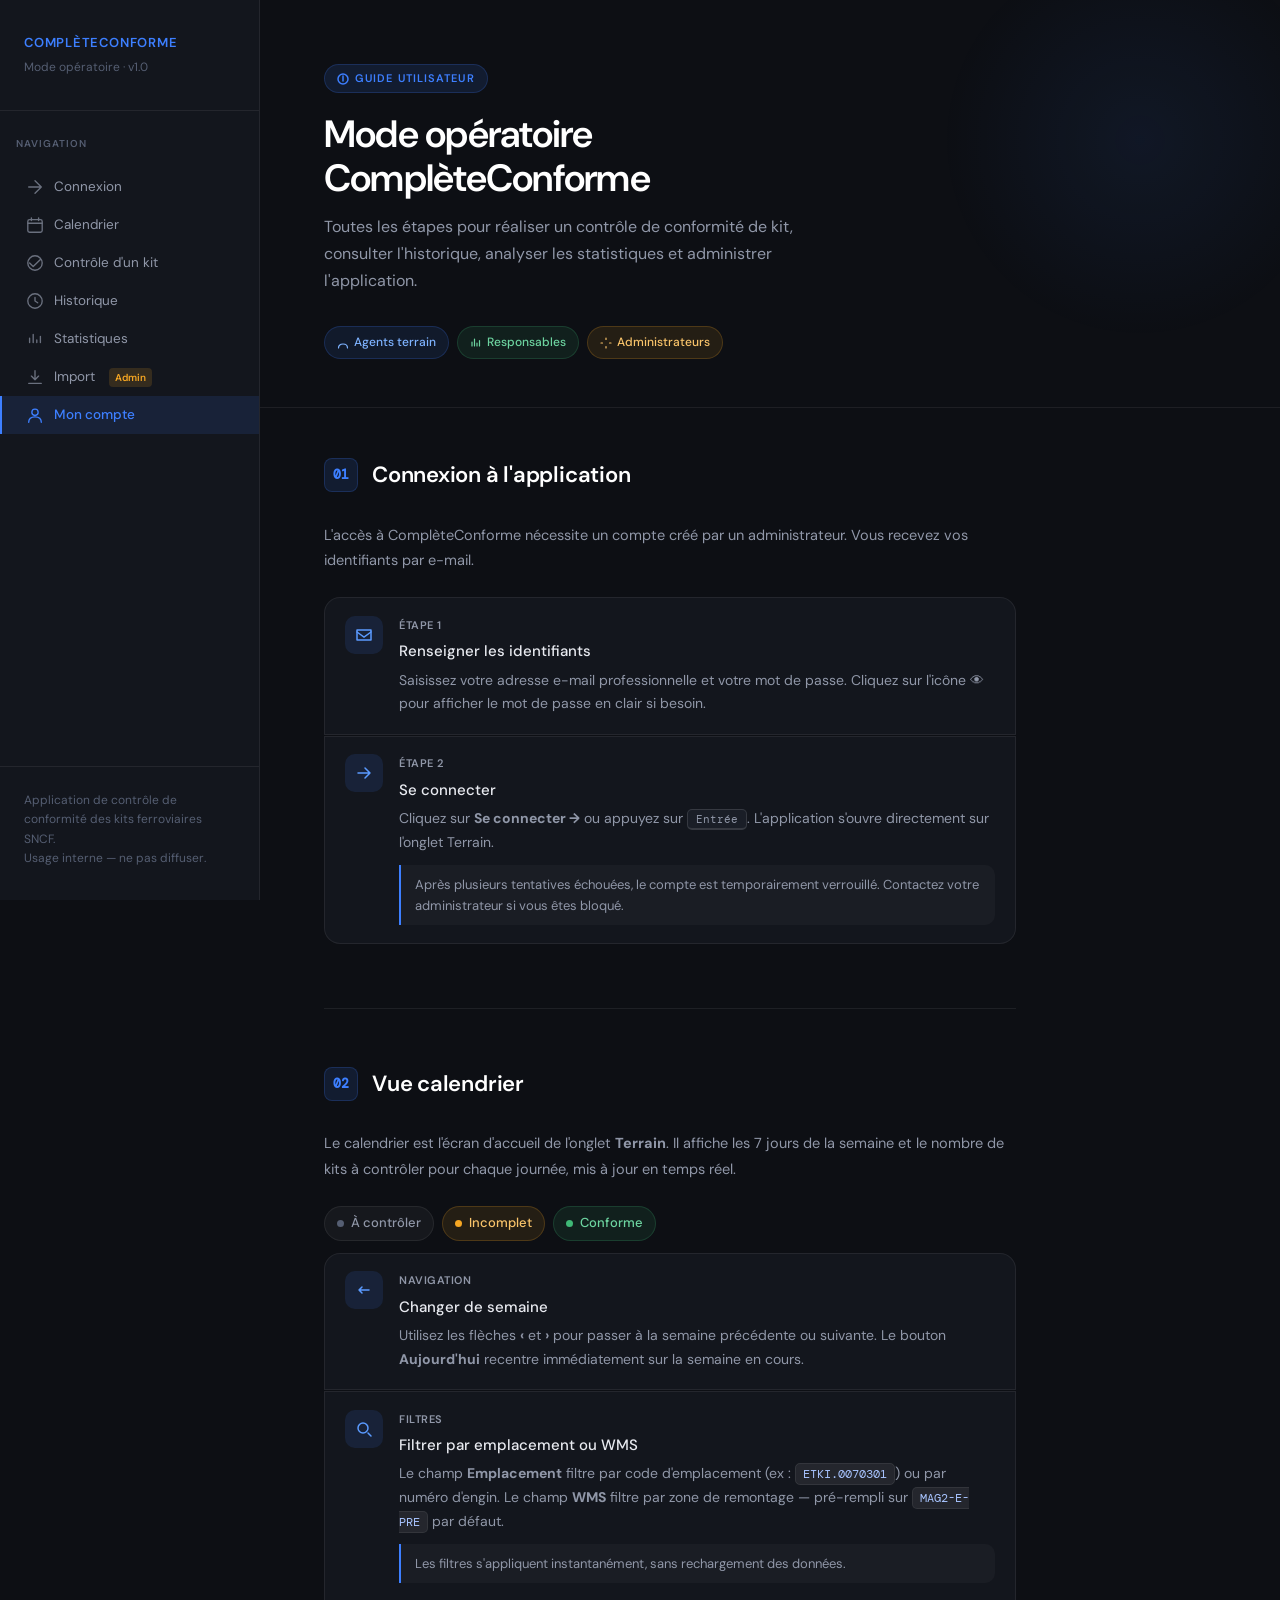
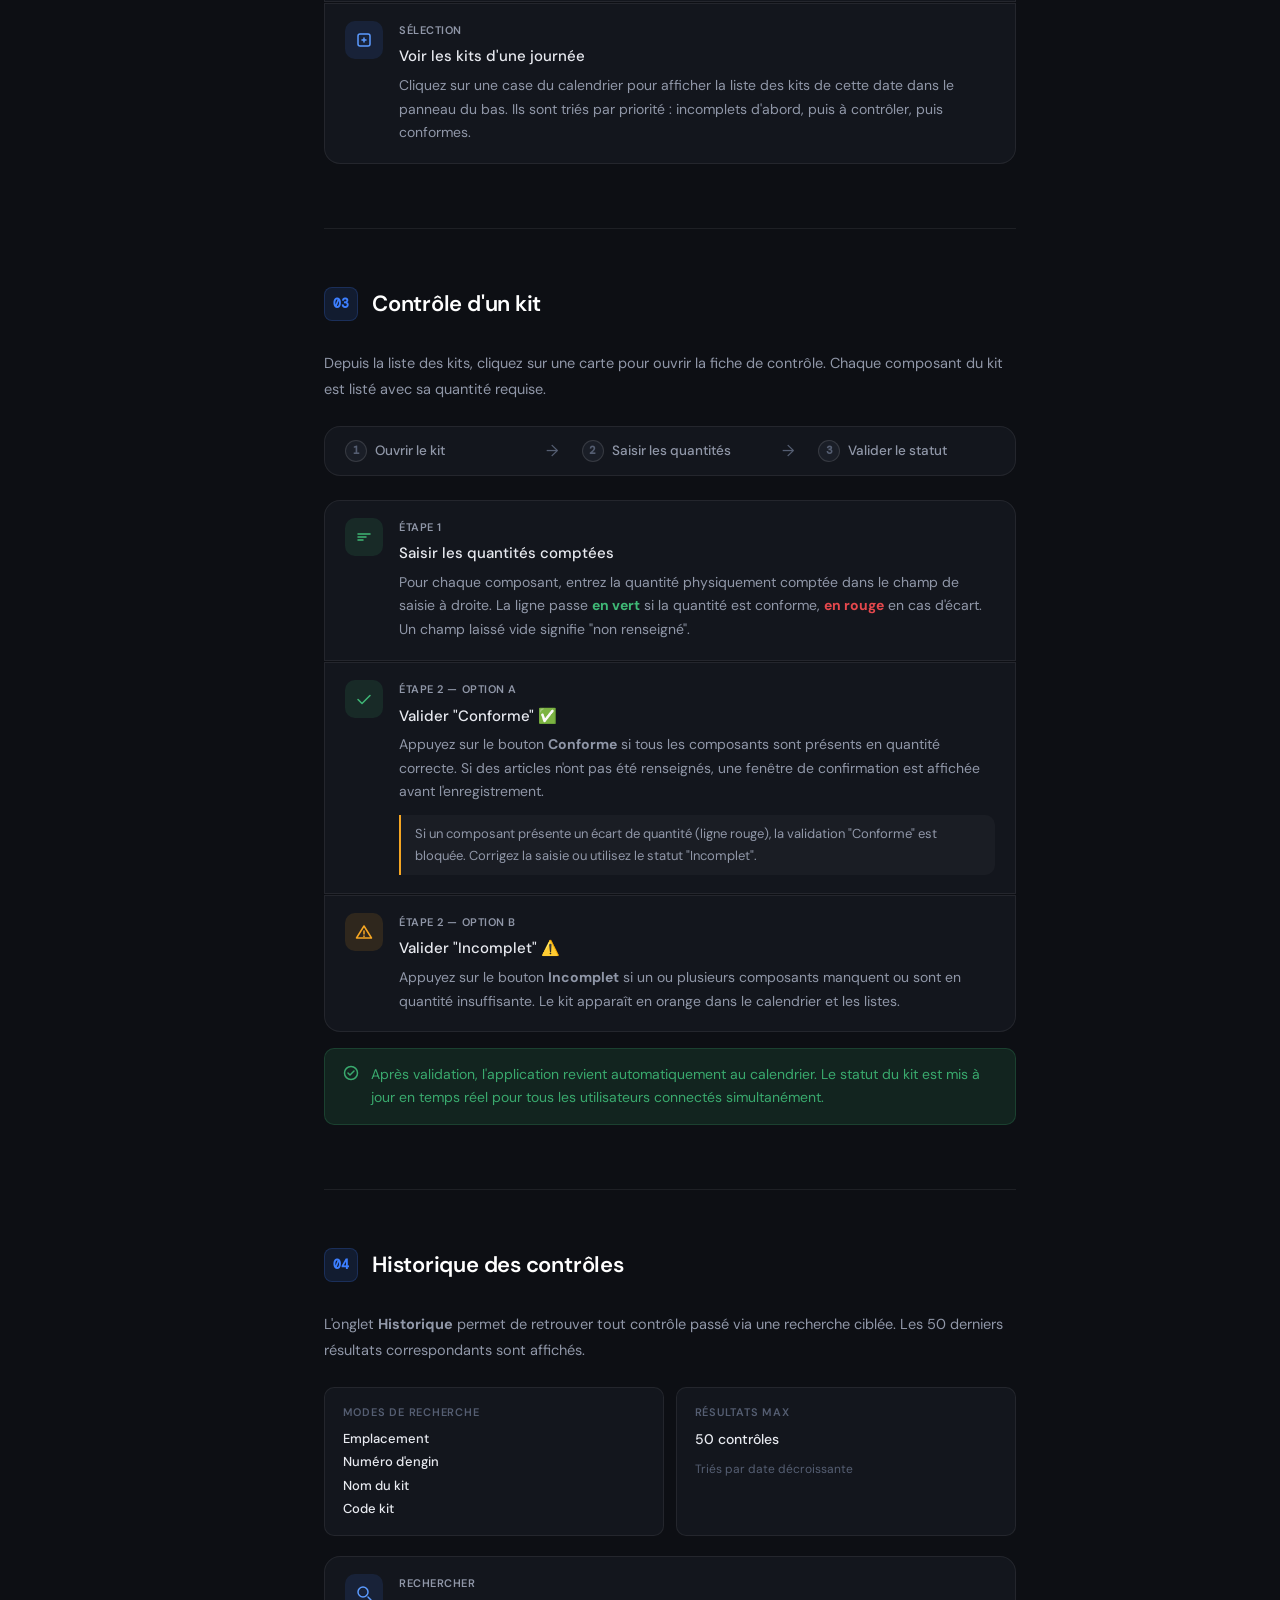
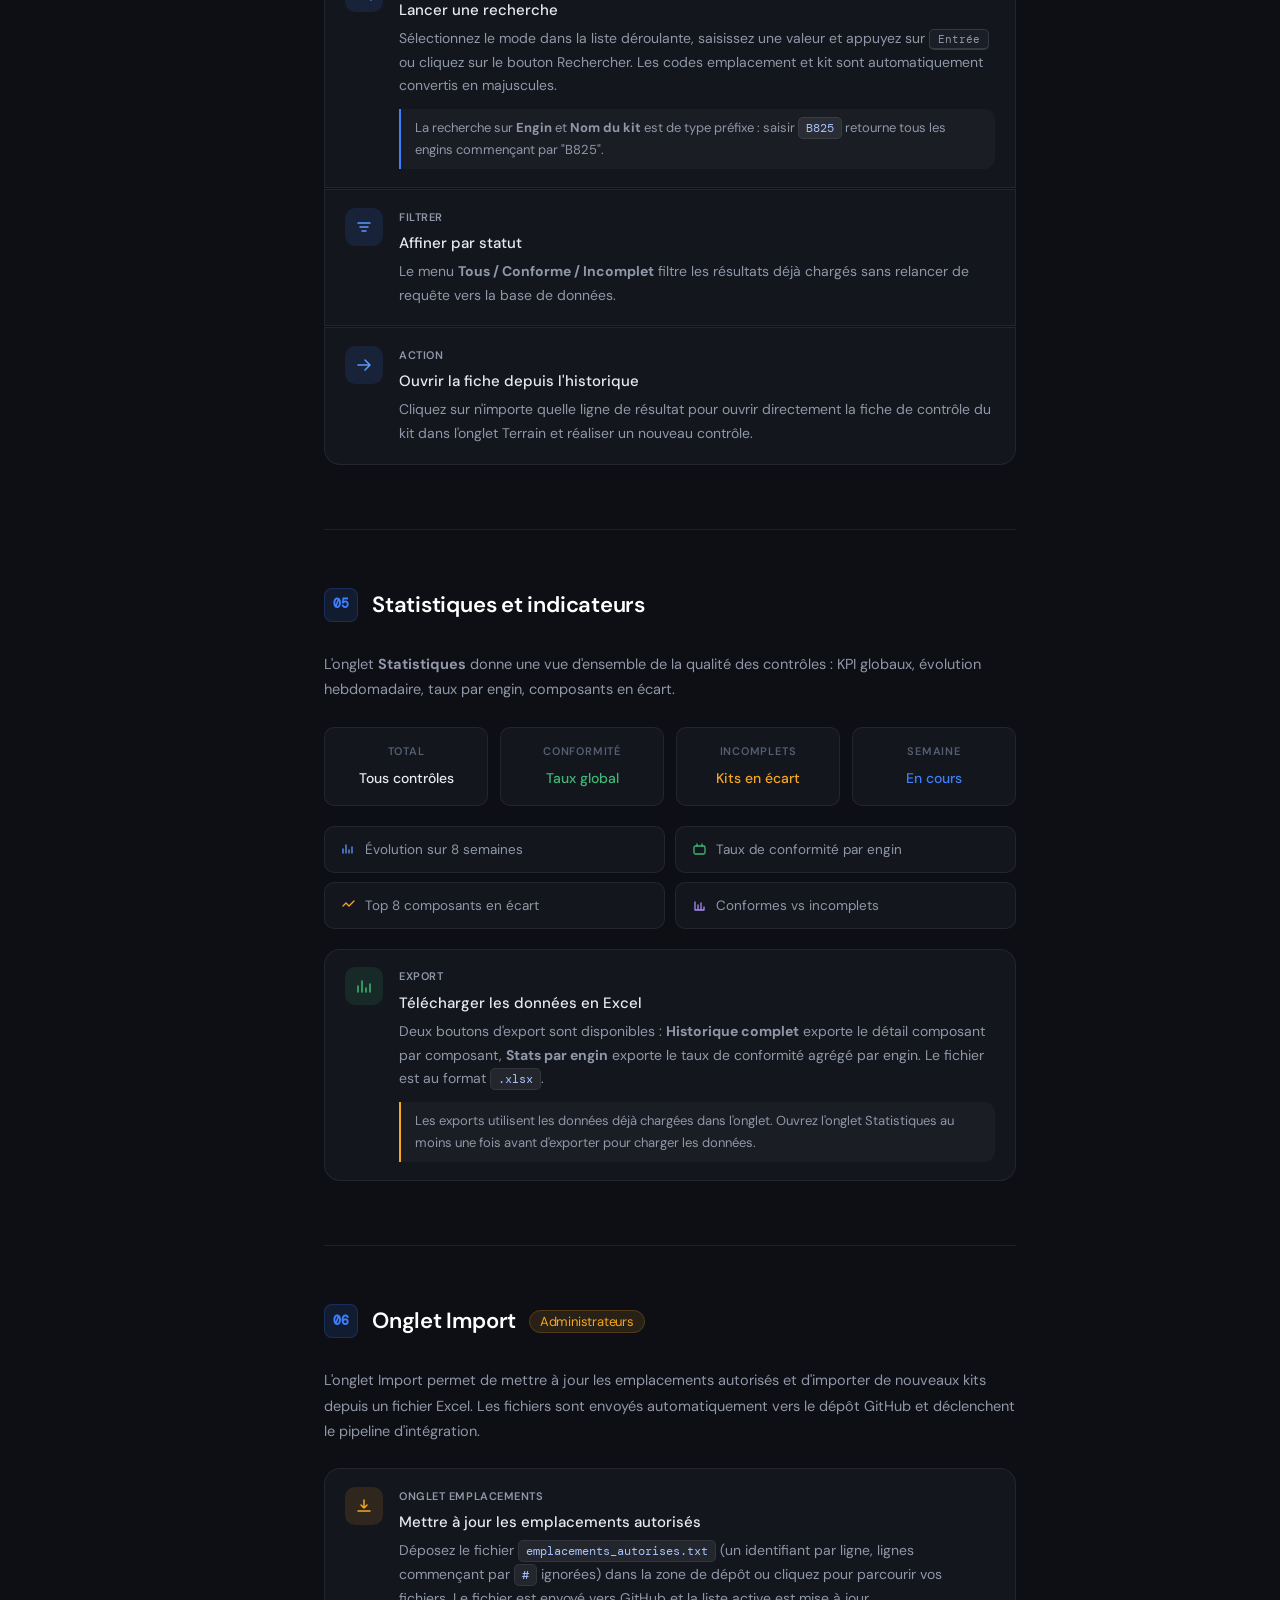
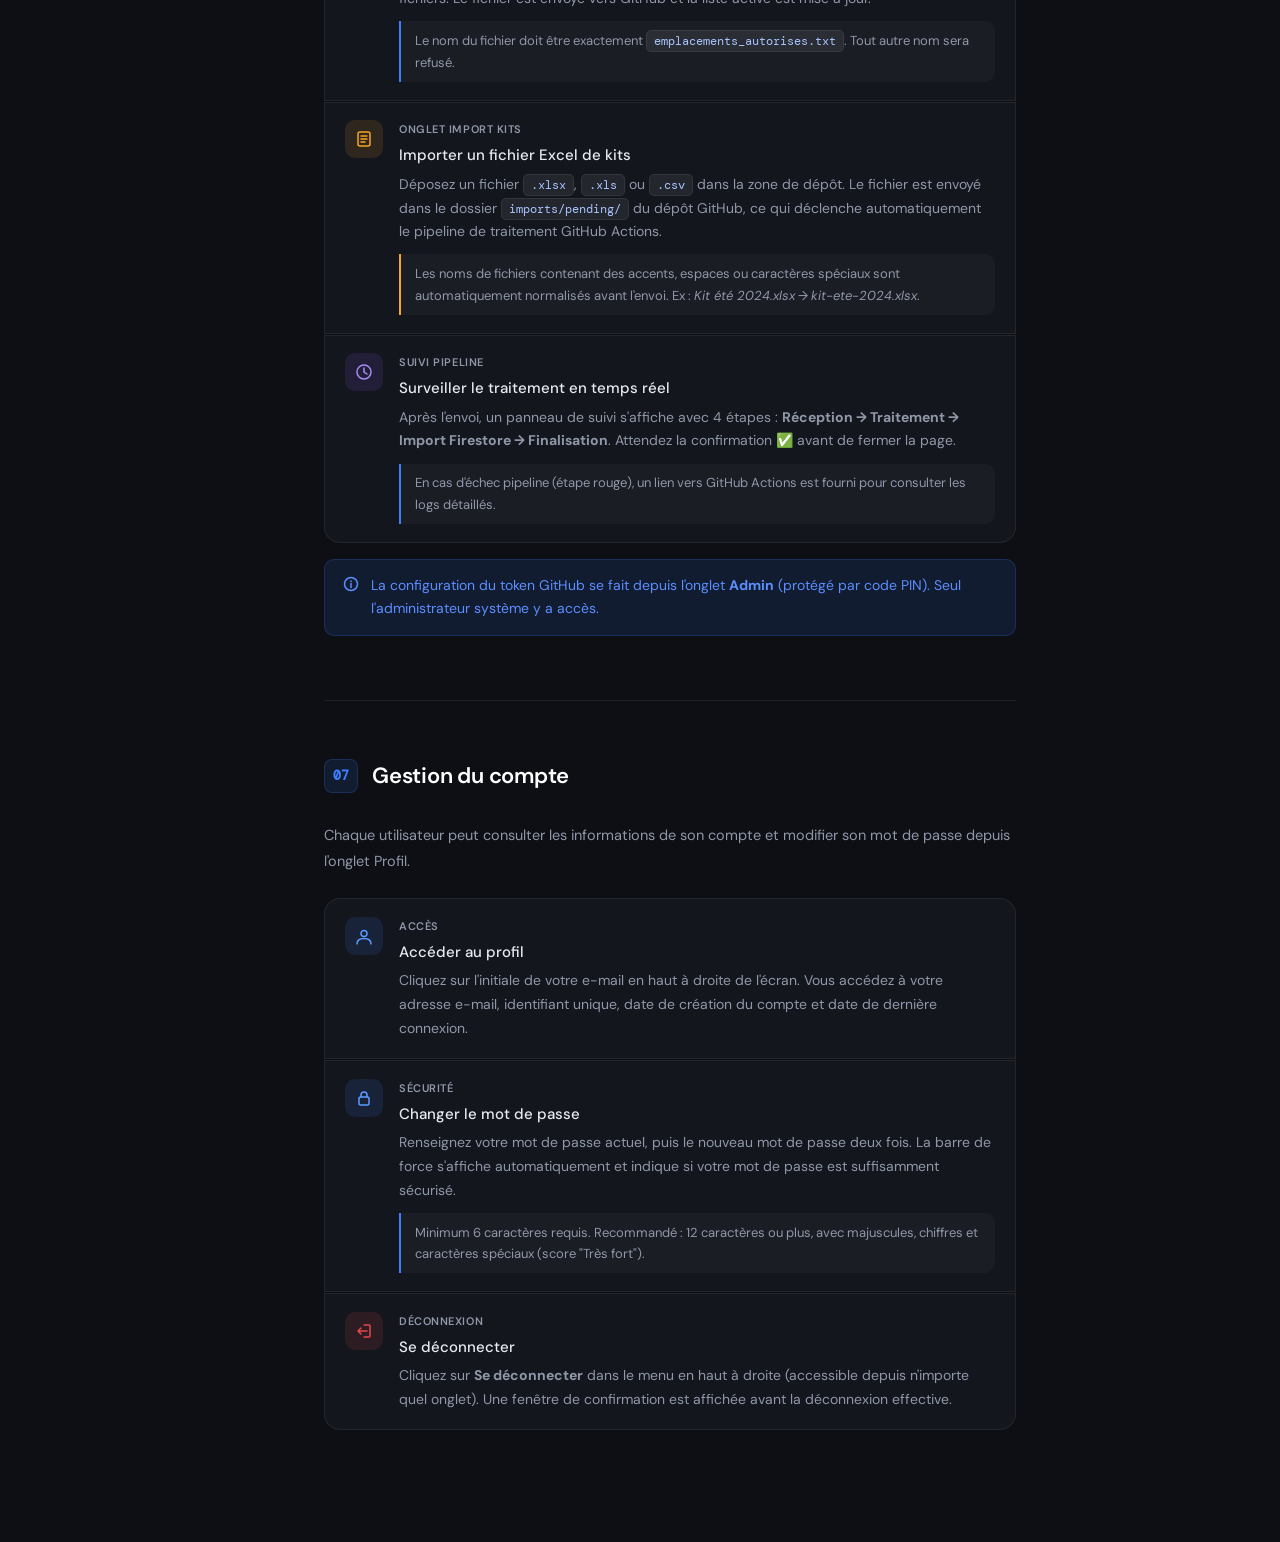
==== aide.html @ 94848c06 "Create aide.html" ====
<!DOCTYPE html>
<html lang="fr">
<head>
<meta charset="UTF-8">
<meta name="viewport" content="width=device-width, initial-scale=1.0">
<title>Mode opératoire — ComplèteConforme</title>
<link rel="preconnect" href="https://fonts.googleapis.com">
<link rel="preconnect" href="https://fonts.gstatic.com" crossorigin>
<link href="https://fonts.googleapis.com/css2?family=DM+Sans:ital,opsz,wght@0,9..40,300;0,9..40,400;0,9..40,500;0,9..40,600;1,9..40,300&family=DM+Mono:wght@400;500&display=swap" rel="stylesheet">
<style>
  /* ── Reset & base ─────────────────────────────────── */
  *, *::before, *::after { box-sizing: border-box; margin: 0; padding: 0; }

  :root {
    --bg:          #0d0f14;
    --bg2:         #13161d;
    --bg3:         #1a1e27;
    --border:      rgba(255,255,255,.07);
    --border-med:  rgba(255,255,255,.12);
    --accent:      #3d7fff;
    --accent-soft: rgba(61,127,255,.12);
    --accent-glow: rgba(61,127,255,.3);
    --green:       #3fb876;
    --green-soft:  rgba(63,184,118,.12);
    --amber:       #f5a623;
    --amber-soft:  rgba(245,166,35,.12);
    --red:         #e5484d;
    --red-soft:    rgba(229,72,77,.12);
    --text:        #e8eaf0;
    --text2:       #9097a8;
    --text3:       #555e72;
    --mono:        'DM Mono', monospace;
    --sans:        'DM Sans', sans-serif;
    --radius:      10px;
    --radius-lg:   16px;
  }

  html { scroll-behavior: smooth; }

  body {
    font-family: var(--sans);
    background: var(--bg);
    color: var(--text);
    font-size: 15px;
    line-height: 1.75;
    min-height: 100vh;
  }

  /* ── Layout ───────────────────────────────────────── */
  .layout {
    display: grid;
    grid-template-columns: 260px 1fr;
    min-height: 100vh;
  }

  /* ── Sidebar ──────────────────────────────────────── */
  .sidebar {
    position: sticky;
    top: 0;
    height: 100vh;
    overflow-y: auto;
    background: var(--bg2);
    border-right: 1px solid var(--border);
    padding: 2rem 0;
    display: flex;
    flex-direction: column;
  }

  .sidebar::-webkit-scrollbar { width: 4px; }
  .sidebar::-webkit-scrollbar-track { background: transparent; }
  .sidebar::-webkit-scrollbar-thumb { background: var(--border-med); border-radius: 4px; }

  .sidebar-logo {
    padding: 0 1.5rem 2rem;
    border-bottom: 1px solid var(--border);
    margin-bottom: 1.5rem;
  }

  .logo-app {
    font-size: 13px;
    font-weight: 600;
    letter-spacing: .06em;
    text-transform: uppercase;
    color: var(--accent);
    margin-bottom: 2px;
  }

  .logo-doc {
    font-size: 12px;
    color: var(--text3);
    font-weight: 400;
  }

  .nav-section {
    padding: 0 1rem .5rem;
    font-size: 10px;
    font-weight: 600;
    letter-spacing: .1em;
    text-transform: uppercase;
    color: var(--text3);
  }

  .nav-item {
    display: flex;
    align-items: center;
    gap: 10px;
    padding: .45rem 1.5rem;
    font-size: 13.5px;
    color: var(--text2);
    text-decoration: none;
    border-left: 2px solid transparent;
    transition: all .15s;
    cursor: pointer;
  }

  .nav-item:hover {
    color: var(--text);
    background: rgba(255,255,255,.03);
  }

  .nav-item.active {
    color: var(--accent);
    border-left-color: var(--accent);
    background: var(--accent-soft);
    font-weight: 500;
  }

  .nav-icon {
    width: 18px;
    height: 18px;
    opacity: .7;
    flex-shrink: 0;
  }

  .nav-item.active .nav-icon { opacity: 1; }

  .sidebar-footer {
    margin-top: auto;
    padding: 1.5rem 1.5rem 0;
    border-top: 1px solid var(--border);
    font-size: 12px;
    color: var(--text3);
    line-height: 1.6;
  }

  /* ── Main ─────────────────────────────────────────── */
  .main {
    padding: 0;
    overflow-x: hidden;
  }

  /* ── Hero ─────────────────────────────────────────── */
  .hero {
    padding: 4rem 4rem 3rem;
    border-bottom: 1px solid var(--border);
    position: relative;
    overflow: hidden;
  }

  .hero::before {
    content: '';
    position: absolute;
    top: -60px; right: -60px;
    width: 400px; height: 400px;
    background: radial-gradient(circle, rgba(61,127,255,.08) 0%, transparent 70%);
    pointer-events: none;
  }

  .hero-eyebrow {
    display: inline-flex;
    align-items: center;
    gap: 6px;
    font-size: 11px;
    font-weight: 600;
    letter-spacing: .1em;
    text-transform: uppercase;
    color: var(--accent);
    background: var(--accent-soft);
    border: 1px solid rgba(61,127,255,.2);
    padding: 4px 12px;
    border-radius: 20px;
    margin-bottom: 1.25rem;
  }

  .hero-title {
    font-size: 38px;
    font-weight: 600;
    line-height: 1.15;
    letter-spacing: -.02em;
    color: #fff;
    margin-bottom: .75rem;
  }

  .hero-sub {
    font-size: 16px;
    color: var(--text2);
    max-width: 520px;
    line-height: 1.7;
    margin-bottom: 2rem;
  }

  .hero-badges {
    display: flex;
    gap: 8px;
    flex-wrap: wrap;
  }

  .badge {
    display: inline-flex;
    align-items: center;
    gap: 5px;
    font-size: 12px;
    font-weight: 500;
    padding: 5px 12px;
    border-radius: 20px;
    border: 1px solid;
  }

  .badge-blue  { color: #7eb3ff; background: rgba(61,127,255,.1); border-color: rgba(61,127,255,.2); }
  .badge-green { color: #6dd4a0; background: rgba(63,184,118,.1); border-color: rgba(63,184,118,.2); }
  .badge-amber { color: #f9c46a; background: rgba(245,166,35,.1); border-color: rgba(245,166,35,.2); }

  /* ── Content area ─────────────────────────────────── */
  .content {
    padding: 3rem 4rem;
    max-width: 820px;
  }

  /* ── Section ──────────────────────────────────────── */
  .section {
    margin-bottom: 4rem;
    animation: fadeUp .4s ease both;
  }

  @keyframes fadeUp {
    from { opacity: 0; transform: translateY(16px); }
    to   { opacity: 1; transform: translateY(0); }
  }

  .section:nth-child(1) { animation-delay: .05s; }
  .section:nth-child(2) { animation-delay: .1s; }
  .section:nth-child(3) { animation-delay: .15s; }
  .section:nth-child(4) { animation-delay: .2s; }
  .section:nth-child(5) { animation-delay: .25s; }
  .section:nth-child(6) { animation-delay: .3s; }
  .section:nth-child(7) { animation-delay: .35s; }

  .section-header {
    display: flex;
    align-items: center;
    gap: 14px;
    margin-bottom: 1.75rem;
  }

  .section-num {
    width: 34px;
    height: 34px;
    border-radius: 8px;
    background: var(--accent-soft);
    border: 1px solid rgba(61,127,255,.2);
    display: flex;
    align-items: center;
    justify-content: center;
    font-size: 13px;
    font-weight: 600;
    color: var(--accent);
    flex-shrink: 0;
    font-family: var(--mono);
  }

  .section-title {
    font-size: 22px;
    font-weight: 600;
    color: #fff;
    letter-spacing: -.01em;
  }

  .section-lead {
    font-size: 14.5px;
    color: var(--text2);
    margin-bottom: 1.5rem;
    line-height: 1.75;
  }

  /* ── Step cards ───────────────────────────────────── */
  .steps { display: flex; flex-direction: column; gap: 1px; }

  .step {
    display: flex;
    gap: 16px;
    align-items: flex-start;
    background: var(--bg2);
    border: 1px solid var(--border);
    padding: 1.1rem 1.25rem;
    transition: border-color .2s, background .2s;
  }

  .step:first-child { border-radius: var(--radius-lg) var(--radius-lg) 0 0; }
  .step:last-child  { border-radius: 0 0 var(--radius-lg) var(--radius-lg); }
  .step:only-child  { border-radius: var(--radius-lg); }

  .step:hover {
    background: var(--bg3);
    border-color: var(--border-med);
  }

  .step-icon-wrap {
    width: 38px;
    height: 38px;
    border-radius: var(--radius);
    display: flex;
    align-items: center;
    justify-content: center;
    flex-shrink: 0;
  }

  .icon-blue   { background: rgba(61,127,255,.12);  }
  .icon-green  { background: rgba(63,184,118,.12);  }
  .icon-amber  { background: rgba(245,166,35,.12);  }
  .icon-red    { background: rgba(229,72,77,.12);   }
  .icon-purple { background: rgba(139,92,246,.12);  }

  .step-body { flex: 1; min-width: 0; }

  .step-label {
    font-size: 13px;
    font-weight: 600;
    color: var(--text2);
    margin-bottom: 3px;
    text-transform: uppercase;
    letter-spacing: .05em;
    font-size: 11px;
  }

  .step-title {
    font-size: 15px;
    font-weight: 500;
    color: var(--text);
    margin-bottom: 4px;
  }

  .step-desc {
    font-size: 14px;
    color: var(--text2);
    line-height: 1.7;
  }

  .step-note {
    margin-top: .65rem;
    padding: .55rem .85rem;
    background: rgba(255,255,255,.03);
    border-left: 2px solid var(--accent);
    border-radius: 0 var(--radius) var(--radius) 0;
    font-size: 13px;
    color: var(--text2);
    line-height: 1.65;
  }

  .step-note.note-warn  { border-left-color: var(--amber); }
  .step-note.note-ok    { border-left-color: var(--green); }

  /* ── Info boxes ───────────────────────────────────── */
  .info-box {
    display: flex;
    gap: 12px;
    align-items: flex-start;
    padding: .9rem 1.1rem;
    border-radius: var(--radius);
    border: 1px solid;
    font-size: 14px;
    line-height: 1.65;
    margin-bottom: 1rem;
  }

  .info-box svg { flex-shrink: 0; margin-top: 2px; }

  .box-warn  { background: var(--amber-soft); border-color: rgba(245,166,35,.2); color: #d4922a; }
  .box-ok    { background: var(--green-soft); border-color: rgba(63,184,118,.2); color: #3aaa6e; }
  .box-info  { background: var(--accent-soft); border-color: rgba(61,127,255,.2); color: #5b8eff; }

  /* ── Status pills ─────────────────────────────────── */
  .status-row { display: flex; gap: 8px; flex-wrap: wrap; margin: .75rem 0; }

  .pill {
    display: inline-flex;
    align-items: center;
    gap: 7px;
    font-size: 13px;
    font-weight: 500;
    padding: 5px 12px;
    border-radius: 20px;
    border: 1px solid;
  }

  .pill-dot { width: 7px; height: 7px; border-radius: 50%; flex-shrink: 0; }
  .pill-green  { color: #6dd4a0; background: rgba(63,184,118,.1);  border-color: rgba(63,184,118,.2); }
  .pill-amber  { color: #f9c46a; background: rgba(245,166,35,.1);  border-color: rgba(245,166,35,.2); }
  .pill-gray   { color: var(--text2); background: rgba(255,255,255,.04); border-color: var(--border); }

  .dot-green  { background: var(--green); }
  .dot-amber  { background: var(--amber); }
  .dot-gray   { background: var(--text3); }

  /* ── Flow ─────────────────────────────────────────── */
  .flow {
    display: flex;
    align-items: center;
    gap: 0;
    flex-wrap: wrap;
    margin: 1rem 0 1.5rem;
    background: var(--bg2);
    border: 1px solid var(--border);
    border-radius: var(--radius-lg);
    overflow: hidden;
  }

  .flow-step {
    display: flex;
    align-items: center;
    gap: 8px;
    padding: .75rem 1.25rem;
    font-size: 13.5px;
    font-weight: 500;
    color: var(--text2);
    flex: 1;
    min-width: 120px;
  }

  .flow-step span.num {
    width: 22px; height: 22px;
    border-radius: 50%;
    background: var(--bg3);
    border: 1px solid var(--border-med);
    display: flex; align-items: center; justify-content: center;
    font-size: 11px;
    font-family: var(--mono);
    font-weight: 600;
    color: var(--text3);
    flex-shrink: 0;
  }

  .flow-arrow {
    color: var(--text3);
    font-size: 16px;
    padding: 0 .25rem;
    flex-shrink: 0;
  }

  /* ── Info grid ────────────────────────────────────── */
  .info-grid {
    display: grid;
    grid-template-columns: 1fr 1fr;
    gap: .75rem;
    margin-bottom: 1.25rem;
  }

  .info-card {
    background: var(--bg2);
    border: 1px solid var(--border);
    border-radius: var(--radius);
    padding: .9rem 1.1rem;
  }

  .info-card-label {
    font-size: 11px;
    font-weight: 600;
    letter-spacing: .07em;
    text-transform: uppercase;
    color: var(--text3);
    margin-bottom: 5px;
  }

  .info-card-value {
    font-size: 14px;
    font-weight: 500;
    color: var(--text);
  }

  /* ── Feature list ─────────────────────────────────── */
  .feature-list {
    display: grid;
    grid-template-columns: 1fr 1fr;
    gap: .6rem;
    margin-bottom: 1.25rem;
  }

  .feature-item {
    display: flex;
    align-items: center;
    gap: 9px;
    background: var(--bg2);
    border: 1px solid var(--border);
    border-radius: var(--radius);
    padding: .65rem 1rem;
    font-size: 13.5px;
    color: var(--text2);
  }

  .feature-item svg { flex-shrink: 0; }

  /* ── Code ─────────────────────────────────────────── */
  code {
    font-family: var(--mono);
    font-size: 12px;
    background: rgba(255,255,255,.07);
    border: 1px solid var(--border);
    padding: 2px 7px;
    border-radius: 5px;
    color: #a8c4ff;
  }

  kbd {
    font-family: var(--mono);
    font-size: 11px;
    background: var(--bg3);
    border: 1px solid var(--border-med);
    border-bottom: 2px solid var(--border-med);
    padding: 2px 8px;
    border-radius: 5px;
    color: var(--text2);
  }

  /* ── Divider ──────────────────────────────────────── */
  .divider { height: 1px; background: var(--border); margin: 0 0 3.5rem; }

  /* ── Scroll progress bar ──────────────────────────── */
  .progress-bar {
    position: fixed;
    top: 0; left: 0;
    height: 2px;
    background: var(--accent);
    z-index: 100;
    width: 0%;
    transition: width .1s;
    box-shadow: 0 0 10px var(--accent-glow);
  }

  /* ── Mobile ───────────────────────────────────────── */
  @media (max-width: 768px) {
    .layout { grid-template-columns: 1fr; }
    .sidebar { position: static; height: auto; }
    .hero, .content { padding: 2rem 1.5rem; }
    .hero-title { font-size: 26px; }
    .info-grid, .feature-list { grid-template-columns: 1fr; }
    .flow { flex-direction: column; }
    .flow-arrow { transform: rotate(90deg); }
  }
</style>
</head>
<body>

<div class="progress-bar" id="progress"></div>

<div class="layout">

  <!-- ── SIDEBAR ──────────────────────────────────────── -->
  <aside class="sidebar">
    <div class="sidebar-logo">
      <div class="logo-app">ComplèteConforme</div>
      <div class="logo-doc">Mode opératoire · v1.0</div>
    </div>

    <div class="nav-section" style="margin-bottom:.5rem">Navigation</div>

    <a class="nav-item active" href="#connexion" onclick="setActive(this)">
      <svg class="nav-icon" viewBox="0 0 20 20" fill="none" stroke="currentColor" stroke-width="1.5">
        <path d="M3 10h14M10 3l7 7-7 7" stroke-linecap="round" stroke-linejoin="round"/>
      </svg>
      Connexion
    </a>
    <a class="nav-item" href="#calendrier" onclick="setActive(this)">
      <svg class="nav-icon" viewBox="0 0 20 20" fill="none" stroke="currentColor" stroke-width="1.5">
        <rect x="2" y="4" width="16" height="14" rx="2"/>
        <path d="M6 2v3M14 2v3M2 8h16" stroke-linecap="round"/>
      </svg>
      Calendrier
    </a>
    <a class="nav-item" href="#controle" onclick="setActive(this)">
      <svg class="nav-icon" viewBox="0 0 20 20" fill="none" stroke="currentColor" stroke-width="1.5">
        <path d="M4 10l4 4 8-8" stroke-linecap="round" stroke-linejoin="round"/>
        <circle cx="10" cy="10" r="8"/>
      </svg>
      Contrôle d'un kit
    </a>
    <a class="nav-item" href="#historique" onclick="setActive(this)">
      <svg class="nav-icon" viewBox="0 0 20 20" fill="none" stroke="currentColor" stroke-width="1.5">
        <circle cx="10" cy="10" r="8"/>
        <path d="M10 6v4l3 2" stroke-linecap="round"/>
      </svg>
      Historique
    </a>
    <a class="nav-item" href="#statistiques" onclick="setActive(this)">
      <svg class="nav-icon" viewBox="0 0 20 20" fill="none" stroke="currentColor" stroke-width="1.5">
        <path d="M4 14V9M8 14V5M12 14v-3M16 14V7" stroke-linecap="round"/>
      </svg>
      Statistiques
    </a>
    <a class="nav-item" href="#import" onclick="setActive(this)">
      <svg class="nav-icon" viewBox="0 0 20 20" fill="none" stroke="currentColor" stroke-width="1.5">
        <path d="M10 3v10M6 9l4 4 4-4" stroke-linecap="round" stroke-linejoin="round"/>
        <path d="M3 17h14" stroke-linecap="round"/>
      </svg>
      Import <span style="font-size:10px;background:rgba(245,166,35,.15);color:#f5a623;padding:1px 6px;border-radius:4px;margin-left:4px;font-weight:600;">Admin</span>
    </a>
    <a class="nav-item" href="#compte" onclick="setActive(this)">
      <svg class="nav-icon" viewBox="0 0 20 20" fill="none" stroke="currentColor" stroke-width="1.5">
        <circle cx="10" cy="7" r="3.5"/>
        <path d="M3 18c0-4 3.13-6 7-6s7 2 7 6" stroke-linecap="round"/>
      </svg>
      Mon compte
    </a>

    <div class="sidebar-footer">
      Application de contrôle de conformité des kits ferroviaires SNCF.<br>
      <span style="color:var(--text3)">Usage interne — ne pas diffuser.</span>
    </div>
  </aside>

  <!-- ── MAIN ─────────────────────────────────────────── -->
  <div class="main">

    <!-- Hero -->
    <div class="hero">
      <div class="hero-eyebrow">
        <svg width="12" height="12" viewBox="0 0 12 12" fill="none"><circle cx="6" cy="6" r="5" stroke="currentColor" stroke-width="1.5"/><path d="M6 4v4M6 3v.5" stroke="currentColor" stroke-width="1.5" stroke-linecap="round"/></svg>
        Guide utilisateur
      </div>
      <h1 class="hero-title">Mode opératoire<br>ComplèteConforme</h1>
      <p class="hero-sub">Toutes les étapes pour réaliser un contrôle de conformité de kit, consulter l'historique, analyser les statistiques et administrer l'application.</p>
      <div class="hero-badges">
        <span class="badge badge-blue">
          <svg width="12" height="12" viewBox="0 0 12 12" fill="none"><circle cx="6" cy="4.5" r="2"/><path d="M1.5 11c0-2.5 2-4 4.5-4s4.5 1.5 4.5 4" stroke="currentColor" stroke-width="1.2" stroke-linecap="round"/></svg>
          Agents terrain
        </span>
        <span class="badge badge-green">
          <svg width="12" height="12" viewBox="0 0 12 12" fill="none"><path d="M2 9V5M4.5 9V2M7 9V6M9.5 9V3.5" stroke="currentColor" stroke-width="1.2" stroke-linecap="round"/></svg>
          Responsables
        </span>
        <span class="badge badge-amber">
          <svg width="12" height="12" viewBox="0 0 12 12" fill="none"><circle cx="6" cy="6" r="2.5"/><path d="M6 1v1.5M6 9.5V11M1 6h1.5M9.5 6H11" stroke="currentColor" stroke-width="1.2" stroke-linecap="round"/></svg>
          Administrateurs
        </span>
      </div>
    </div>

    <div class="content">

      <!-- ── 1. CONNEXION ─────────────────────────────── -->
      <section class="section" id="connexion">
        <div class="section-header">
          <div class="section-num">01</div>
          <h2 class="section-title">Connexion à l'application</h2>
        </div>
        <p class="section-lead">L'accès à ComplèteConforme nécessite un compte créé par un administrateur. Vous recevez vos identifiants par e-mail.</p>

        <div class="steps">
          <div class="step">
            <div class="step-icon-wrap icon-blue">
              <svg width="18" height="18" viewBox="0 0 18 18" fill="none" stroke="#5b9bff" stroke-width="1.5">
                <path d="M2 4h14v10H2z" rx="1.5" stroke-linecap="round" stroke-linejoin="round"/>
                <path d="M2 6l7 5 7-5" stroke-linecap="round"/>
              </svg>
            </div>
            <div class="step-body">
              <div class="step-label">Étape 1</div>
              <div class="step-title">Renseigner les identifiants</div>
              <div class="step-desc">Saisissez votre adresse e-mail professionnelle et votre mot de passe. Cliquez sur l'icône 👁 pour afficher le mot de passe en clair si besoin.</div>
            </div>
          </div>

          <div class="step">
            <div class="step-icon-wrap icon-blue">
              <svg width="18" height="18" viewBox="0 0 18 18" fill="none" stroke="#5b9bff" stroke-width="1.5">
                <path d="M3 9h12M10 4l5 5-5 5" stroke-linecap="round" stroke-linejoin="round"/>
              </svg>
            </div>
            <div class="step-body">
              <div class="step-label">Étape 2</div>
              <div class="step-title">Se connecter</div>
              <div class="step-desc">Cliquez sur <strong>Se connecter →</strong> ou appuyez sur <kbd>Entrée</kbd>. L'application s'ouvre directement sur l'onglet Terrain.</div>
              <div class="step-note">Après plusieurs tentatives échouées, le compte est temporairement verrouillé. Contactez votre administrateur si vous êtes bloqué.</div>
            </div>
          </div>
        </div>
      </section>

      <div class="divider"></div>

      <!-- ── 2. CALENDRIER ────────────────────────────── -->
      <section class="section" id="calendrier">
        <div class="section-header">
          <div class="section-num">02</div>
          <h2 class="section-title">Vue calendrier</h2>
        </div>
        <p class="section-lead">Le calendrier est l'écran d'accueil de l'onglet <strong>Terrain</strong>. Il affiche les 7 jours de la semaine et le nombre de kits à contrôler pour chaque journée, mis à jour en temps réel.</p>

        <div class="status-row">
          <span class="pill pill-gray"><span class="pill-dot dot-gray"></span>À contrôler</span>
          <span class="pill pill-amber"><span class="pill-dot dot-amber"></span>Incomplet</span>
          <span class="pill pill-green"><span class="pill-dot dot-green"></span>Conforme</span>
        </div>

        <div class="steps">
          <div class="step">
            <div class="step-icon-wrap icon-blue">
              <svg width="18" height="18" viewBox="0 0 18 18" fill="none" stroke="#5b9bff" stroke-width="1.5">
                <path d="M4 9h10M4 9l3-3M4 9l3 3" stroke-linecap="round" stroke-linejoin="round"/>
              </svg>
            </div>
            <div class="step-body">
              <div class="step-label">Navigation</div>
              <div class="step-title">Changer de semaine</div>
              <div class="step-desc">Utilisez les flèches <strong>‹</strong> et <strong>›</strong> pour passer à la semaine précédente ou suivante. Le bouton <strong>Aujourd'hui</strong> recentre immédiatement sur la semaine en cours.</div>
            </div>
          </div>

          <div class="step">
            <div class="step-icon-wrap icon-blue">
              <svg width="18" height="18" viewBox="0 0 18 18" fill="none" stroke="#5b9bff" stroke-width="1.5">
                <circle cx="8" cy="8" r="5"/><path d="M13 13l3 3" stroke-linecap="round"/>
              </svg>
            </div>
            <div class="step-body">
              <div class="step-label">Filtres</div>
              <div class="step-title">Filtrer par emplacement ou WMS</div>
              <div class="step-desc">Le champ <strong>Emplacement</strong> filtre par code d'emplacement (ex : <code>ETKI.0070301</code>) ou par numéro d'engin. Le champ <strong>WMS</strong> filtre par zone de remontage — pré-rempli sur <code>MAG2-E-PRE</code> par défaut.</div>
              <div class="step-note">Les filtres s'appliquent instantanément, sans rechargement des données.</div>
            </div>
          </div>

          <div class="step">
            <div class="step-icon-wrap icon-blue">
              <svg width="18" height="18" viewBox="0 0 18 18" fill="none" stroke="#5b9bff" stroke-width="1.5">
                <rect x="3" y="3" width="12" height="12" rx="2"/>
                <path d="M7 9h4M9 7v4" stroke-linecap="round"/>
              </svg>
            </div>
            <div class="step-body">
              <div class="step-label">Sélection</div>
              <div class="step-title">Voir les kits d'une journée</div>
              <div class="step-desc">Cliquez sur une case du calendrier pour afficher la liste des kits de cette date dans le panneau du bas. Ils sont triés par priorité : incomplets d'abord, puis à contrôler, puis conformes.</div>
            </div>
          </div>
        </div>
      </section>

      <div class="divider"></div>

      <!-- ── 3. CONTRÔLE ──────────────────────────────── -->
      <section class="section" id="controle">
        <div class="section-header">
          <div class="section-num">03</div>
          <h2 class="section-title">Contrôle d'un kit</h2>
        </div>
        <p class="section-lead">Depuis la liste des kits, cliquez sur une carte pour ouvrir la fiche de contrôle. Chaque composant du kit est listé avec sa quantité requise.</p>

        <div class="flow">
          <div class="flow-step"><span class="num">1</span> Ouvrir le kit</div>
          <div class="flow-arrow">→</div>
          <div class="flow-step"><span class="num">2</span> Saisir les quantités</div>
          <div class="flow-arrow">→</div>
          <div class="flow-step"><span class="num">3</span> Valider le statut</div>
        </div>

        <div class="steps">
          <div class="step">
            <div class="step-icon-wrap icon-green">
              <svg width="18" height="18" viewBox="0 0 18 18" fill="none" stroke="#3fb876" stroke-width="1.5">
                <path d="M3 6h12M3 9h8M3 12h5" stroke-linecap="round"/>
              </svg>
            </div>
            <div class="step-body">
              <div class="step-label">Étape 1</div>
              <div class="step-title">Saisir les quantités comptées</div>
              <div class="step-desc">Pour chaque composant, entrez la quantité physiquement comptée dans le champ de saisie à droite. La ligne passe <strong style="color:var(--green)">en vert</strong> si la quantité est conforme, <strong style="color:var(--red)">en rouge</strong> en cas d'écart. Un champ laissé vide signifie "non renseigné".</div>
            </div>
          </div>

          <div class="step">
            <div class="step-icon-wrap icon-green">
              <svg width="18" height="18" viewBox="0 0 18 18" fill="none" stroke="#3fb876" stroke-width="1.5">
                <path d="M3 9.5L7 13.5L15 5.5" stroke-linecap="round" stroke-linejoin="round"/>
              </svg>
            </div>
            <div class="step-body">
              <div class="step-label">Étape 2 — Option A</div>
              <div class="step-title">Valider "Conforme" ✅</div>
              <div class="step-desc">Appuyez sur le bouton <strong>Conforme</strong> si tous les composants sont présents en quantité correcte. Si des articles n'ont pas été renseignés, une fenêtre de confirmation est affichée avant l'enregistrement.</div>
              <div class="step-note note-warn">Si un composant présente un écart de quantité (ligne rouge), la validation "Conforme" est bloquée. Corrigez la saisie ou utilisez le statut "Incomplet".</div>
            </div>
          </div>

          <div class="step">
            <div class="step-icon-wrap icon-amber">
              <svg width="18" height="18" viewBox="0 0 18 18" fill="none" stroke="#f5a623" stroke-width="1.5">
                <path d="M9 3L16.5 15H1.5L9 3z" stroke-linejoin="round"/>
                <path d="M9 8v3M9 13v.5" stroke-linecap="round"/>
              </svg>
            </div>
            <div class="step-body">
              <div class="step-label">Étape 2 — Option B</div>
              <div class="step-title">Valider "Incomplet" ⚠️</div>
              <div class="step-desc">Appuyez sur le bouton <strong>Incomplet</strong> si un ou plusieurs composants manquent ou sont en quantité insuffisante. Le kit apparaît en orange dans le calendrier et les listes.</div>
            </div>
          </div>
        </div>

        <div class="info-box box-ok" style="margin-top:1rem">
          <svg width="16" height="16" viewBox="0 0 16 16" fill="none" stroke="currentColor" stroke-width="1.5">
            <circle cx="8" cy="8" r="6.5"/><path d="M5 8l2 2 4-4" stroke-linecap="round" stroke-linejoin="round"/>
          </svg>
          <span>Après validation, l'application revient automatiquement au calendrier. Le statut du kit est mis à jour en temps réel pour tous les utilisateurs connectés simultanément.</span>
        </div>
      </section>

      <div class="divider"></div>

      <!-- ── 4. HISTORIQUE ────────────────────────────── -->
      <section class="section" id="historique">
        <div class="section-header">
          <div class="section-num">04</div>
          <h2 class="section-title">Historique des contrôles</h2>
        </div>
        <p class="section-lead">L'onglet <strong>Historique</strong> permet de retrouver tout contrôle passé via une recherche ciblée. Les 50 derniers résultats correspondants sont affichés.</p>

        <div class="info-grid">
          <div class="info-card">
            <div class="info-card-label">Modes de recherche</div>
            <div class="info-card-value" style="font-size:13px;line-height:1.8">Emplacement<br>Numéro d'engin<br>Nom du kit<br>Code kit</div>
          </div>
          <div class="info-card">
            <div class="info-card-label">Résultats max</div>
            <div class="info-card-value">50 contrôles</div>
            <div style="margin-top:.5rem;font-size:12px;color:var(--text3)">Triés par date décroissante</div>
          </div>
        </div>

        <div class="steps">
          <div class="step">
            <div class="step-icon-wrap icon-blue">
              <svg width="18" height="18" viewBox="0 0 18 18" fill="none" stroke="#5b9bff" stroke-width="1.5">
                <circle cx="8" cy="8" r="5"/><path d="M13 13l3 3" stroke-linecap="round"/>
              </svg>
            </div>
            <div class="step-body">
              <div class="step-label">Rechercher</div>
              <div class="step-title">Lancer une recherche</div>
              <div class="step-desc">Sélectionnez le mode dans la liste déroulante, saisissez une valeur et appuyez sur <kbd>Entrée</kbd> ou cliquez sur le bouton Rechercher. Les codes emplacement et kit sont automatiquement convertis en majuscules.</div>
              <div class="step-note">La recherche sur <strong>Engin</strong> et <strong>Nom du kit</strong> est de type préfixe : saisir <code>B825</code> retourne tous les engins commençant par "B825".</div>
            </div>
          </div>

          <div class="step">
            <div class="step-icon-wrap icon-blue">
              <svg width="18" height="18" viewBox="0 0 18 18" fill="none" stroke="#5b9bff" stroke-width="1.5">
                <path d="M3 5h12M5 9h8M7 13h4" stroke-linecap="round"/>
              </svg>
            </div>
            <div class="step-body">
              <div class="step-label">Filtrer</div>
              <div class="step-title">Affiner par statut</div>
              <div class="step-desc">Le menu <strong>Tous / Conforme / Incomplet</strong> filtre les résultats déjà chargés sans relancer de requête vers la base de données.</div>
            </div>
          </div>

          <div class="step">
            <div class="step-icon-wrap icon-blue">
              <svg width="18" height="18" viewBox="0 0 18 18" fill="none" stroke="#5b9bff" stroke-width="1.5">
                <path d="M3 9h12M10 4l5 5-5 5" stroke-linecap="round" stroke-linejoin="round"/>
              </svg>
            </div>
            <div class="step-body">
              <div class="step-label">Action</div>
              <div class="step-title">Ouvrir la fiche depuis l'historique</div>
              <div class="step-desc">Cliquez sur n'importe quelle ligne de résultat pour ouvrir directement la fiche de contrôle du kit dans l'onglet Terrain et réaliser un nouveau contrôle.</div>
            </div>
          </div>
        </div>
      </section>

      <div class="divider"></div>

      <!-- ── 5. STATISTIQUES ──────────────────────────── -->
      <section class="section" id="statistiques">
        <div class="section-header">
          <div class="section-num">05</div>
          <h2 class="section-title">Statistiques et indicateurs</h2>
        </div>
        <p class="section-lead">L'onglet <strong>Statistiques</strong> donne une vue d'ensemble de la qualité des contrôles : KPI globaux, évolution hebdomadaire, taux par engin, composants en écart.</p>

        <div class="info-grid" style="grid-template-columns:repeat(4,1fr)">
          <div class="info-card" style="text-align:center">
            <div class="info-card-label">Total</div>
            <div class="info-card-value">Tous contrôles</div>
          </div>
          <div class="info-card" style="text-align:center">
            <div class="info-card-label">Conformité</div>
            <div class="info-card-value" style="color:var(--green)">Taux global</div>
          </div>
          <div class="info-card" style="text-align:center">
            <div class="info-card-label">Incomplets</div>
            <div class="info-card-value" style="color:var(--amber)">Kits en écart</div>
          </div>
          <div class="info-card" style="text-align:center">
            <div class="info-card-label">Semaine</div>
            <div class="info-card-value" style="color:var(--accent)">En cours</div>
          </div>
        </div>

        <div class="feature-list">
          <div class="feature-item">
            <svg width="15" height="15" viewBox="0 0 15 15" fill="none" stroke="#5b9bff" stroke-width="1.3">
              <path d="M2 11V7M5 11V3M8 11V8M11 11V5" stroke-linecap="round"/>
            </svg>
            Évolution sur 8 semaines
          </div>
          <div class="feature-item">
            <svg width="15" height="15" viewBox="0 0 15 15" fill="none" stroke="#3fb876" stroke-width="1.3">
              <rect x="2" y="4" width="11" height="8" rx="1.5"/><path d="M5 2v2M10 2v2" stroke-linecap="round"/>
            </svg>
            Taux de conformité par engin
          </div>
          <div class="feature-item">
            <svg width="15" height="15" viewBox="0 0 15 15" fill="none" stroke="#f5a623" stroke-width="1.3">
              <path d="M2 8l3-3 3 3 5-5" stroke-linecap="round" stroke-linejoin="round"/>
            </svg>
            Top 8 composants en écart
          </div>
          <div class="feature-item">
            <svg width="15" height="15" viewBox="0 0 15 15" fill="none" stroke="#a78bfa" stroke-width="1.3">
              <path d="M3 12L3 4M3 12h9M6 12V7M9 12V5M12 12V9" stroke-linecap="round"/>
            </svg>
            Conformes vs incomplets
          </div>
        </div>

        <div class="steps">
          <div class="step">
            <div class="step-icon-wrap icon-green">
              <svg width="18" height="18" viewBox="0 0 18 18" fill="none" stroke="#3fb876" stroke-width="1.5">
                <path d="M3 15V9M7 15V4M11 15V11M15 15V7" stroke-linecap="round"/>
              </svg>
            </div>
            <div class="step-body">
              <div class="step-label">Export</div>
              <div class="step-title">Télécharger les données en Excel</div>
              <div class="step-desc">Deux boutons d'export sont disponibles : <strong>Historique complet</strong> exporte le détail composant par composant, <strong>Stats par engin</strong> exporte le taux de conformité agrégé par engin. Le fichier est au format <code>.xlsx</code>.</div>
              <div class="step-note note-warn">Les exports utilisent les données déjà chargées dans l'onglet. Ouvrez l'onglet Statistiques au moins une fois avant d'exporter pour charger les données.</div>
            </div>
          </div>
        </div>
      </section>

      <div class="divider"></div>

      <!-- ── 6. IMPORT ─────────────────────────────────── -->
      <section class="section" id="import">
        <div class="section-header">
          <div class="section-num">06</div>
          <h2 class="section-title">
            Onglet Import
            <span style="font-size:13px;font-weight:400;color:var(--text2);margin-left:8px;background:var(--amber-soft);color:var(--amber);border:1px solid rgba(245,166,35,.2);padding:2px 10px;border-radius:20px;vertical-align:middle">Administrateurs</span>
          </h2>
        </div>
        <p class="section-lead">L'onglet Import permet de mettre à jour les emplacements autorisés et d'importer de nouveaux kits depuis un fichier Excel. Les fichiers sont envoyés automatiquement vers le dépôt GitHub et déclenchent le pipeline d'intégration.</p>

        <div class="steps">
          <div class="step">
            <div class="step-icon-wrap icon-amber">
              <svg width="18" height="18" viewBox="0 0 18 18" fill="none" stroke="#f5a623" stroke-width="1.5">
                <path d="M3 14h12M9 3v8M6 8l3 3 3-3" stroke-linecap="round" stroke-linejoin="round"/>
              </svg>
            </div>
            <div class="step-body">
              <div class="step-label">Onglet Emplacements</div>
              <div class="step-title">Mettre à jour les emplacements autorisés</div>
              <div class="step-desc">Déposez le fichier <code>emplacements_autorises.txt</code> (un identifiant par ligne, lignes commençant par <code>#</code> ignorées) dans la zone de dépôt ou cliquez pour parcourir vos fichiers. Le fichier est envoyé vers GitHub et la liste active est mise à jour.</div>
              <div class="step-note">Le nom du fichier doit être exactement <code>emplacements_autorises.txt</code>. Tout autre nom sera refusé.</div>
            </div>
          </div>

          <div class="step">
            <div class="step-icon-wrap icon-amber">
              <svg width="18" height="18" viewBox="0 0 18 18" fill="none" stroke="#f5a623" stroke-width="1.5">
                <rect x="3" y="2" width="12" height="14" rx="2"/>
                <path d="M6 6h6M6 9h6M6 12h4" stroke-linecap="round"/>
              </svg>
            </div>
            <div class="step-body">
              <div class="step-label">Onglet Import kits</div>
              <div class="step-title">Importer un fichier Excel de kits</div>
              <div class="step-desc">Déposez un fichier <code>.xlsx</code>, <code>.xls</code> ou <code>.csv</code> dans la zone de dépôt. Le fichier est envoyé dans le dossier <code>imports/pending/</code> du dépôt GitHub, ce qui déclenche automatiquement le pipeline de traitement GitHub Actions.</div>
              <div class="step-note note-warn">Les noms de fichiers contenant des accents, espaces ou caractères spéciaux sont automatiquement normalisés avant l'envoi. Ex : <em>Kit été 2024.xlsx</em> → <em>kit-ete-2024.xlsx</em>.</div>
            </div>
          </div>

          <div class="step">
            <div class="step-icon-wrap icon-purple" style="background:rgba(139,92,246,.12)">
              <svg width="18" height="18" viewBox="0 0 18 18" fill="none" stroke="#a78bfa" stroke-width="1.5">
                <circle cx="9" cy="9" r="7"/><path d="M9 5v4l3 2" stroke-linecap="round"/>
              </svg>
            </div>
            <div class="step-body">
              <div class="step-label">Suivi pipeline</div>
              <div class="step-title">Surveiller le traitement en temps réel</div>
              <div class="step-desc">Après l'envoi, un panneau de suivi s'affiche avec 4 étapes : <strong>Réception → Traitement → Import Firestore → Finalisation</strong>. Attendez la confirmation ✅ avant de fermer la page.</div>
              <div class="step-note">En cas d'échec pipeline (étape rouge), un lien vers GitHub Actions est fourni pour consulter les logs détaillés.</div>
            </div>
          </div>
        </div>

        <div class="info-box box-info" style="margin-top:1rem">
          <svg width="16" height="16" viewBox="0 0 16 16" fill="none" stroke="currentColor" stroke-width="1.5">
            <circle cx="8" cy="8" r="6.5"/><path d="M8 5v.5M8 7.5v4" stroke-linecap="round"/>
          </svg>
          <span>La configuration du token GitHub se fait depuis l'onglet <strong>Admin</strong> (protégé par code PIN). Seul l'administrateur système y a accès.</span>
        </div>
      </section>

      <div class="divider"></div>

      <!-- ── 7. COMPTE ─────────────────────────────────── -->
      <section class="section" id="compte">
        <div class="section-header">
          <div class="section-num">07</div>
          <h2 class="section-title">Gestion du compte</h2>
        </div>
        <p class="section-lead">Chaque utilisateur peut consulter les informations de son compte et modifier son mot de passe depuis l'onglet Profil.</p>

        <div class="steps">
          <div class="step">
            <div class="step-icon-wrap icon-blue">
              <svg width="18" height="18" viewBox="0 0 18 18" fill="none" stroke="#5b9bff" stroke-width="1.5">
                <circle cx="9" cy="6.5" r="3"/><path d="M2 17c0-4 3.13-5.5 7-5.5s7 1.5 7 5.5" stroke-linecap="round"/>
              </svg>
            </div>
            <div class="step-body">
              <div class="step-label">Accès</div>
              <div class="step-title">Accéder au profil</div>
              <div class="step-desc">Cliquez sur l'initiale de votre e-mail en haut à droite de l'écran. Vous accédez à votre adresse e-mail, identifiant unique, date de création du compte et date de dernière connexion.</div>
            </div>
          </div>

          <div class="step">
            <div class="step-icon-wrap icon-blue">
              <svg width="18" height="18" viewBox="0 0 18 18" fill="none" stroke="#5b9bff" stroke-width="1.5">
                <rect x="4" y="8" width="10" height="8" rx="1.5"/>
                <path d="M6 8V6a3 3 0 016 0v2" stroke-linecap="round"/>
              </svg>
            </div>
            <div class="step-body">
              <div class="step-label">Sécurité</div>
              <div class="step-title">Changer le mot de passe</div>
              <div class="step-desc">Renseignez votre mot de passe actuel, puis le nouveau mot de passe deux fois. La barre de force s'affiche automatiquement et indique si votre mot de passe est suffisamment sécurisé.</div>
              <div class="step-note">Minimum 6 caractères requis. Recommandé : 12 caractères ou plus, avec majuscules, chiffres et caractères spéciaux (score "Très fort").</div>
            </div>
          </div>

          <div class="step">
            <div class="step-icon-wrap icon-red">
              <svg width="18" height="18" viewBox="0 0 18 18" fill="none" stroke="#e5484d" stroke-width="1.5">
                <path d="M12 9H3M3 9l3-3M3 9l3 3" stroke-linecap="round" stroke-linejoin="round"/>
                <path d="M9 3h5a1 1 0 011 1v10a1 1 0 01-1 1H9" stroke-linecap="round"/>
              </svg>
            </div>
            <div class="step-body">
              <div class="step-label">Déconnexion</div>
              <div class="step-title">Se déconnecter</div>
              <div class="step-desc">Cliquez sur <strong>Se déconnecter</strong> dans le menu en haut à droite (accessible depuis n'importe quel onglet). Une fenêtre de confirmation est affichée avant la déconnexion effective.</div>
            </div>
          </div>
        </div>
      </section>

    </div><!-- /content -->
  </div><!-- /main -->
</div><!-- /layout -->

<script>
  function setActive(el) {
    document.querySelectorAll('.nav-item').forEach(i => i.classList.remove('active'));
    el.classList.add('active');
  }

  /* Scroll spy */
  const sections = document.querySelectorAll('section[id]');
  const navItems = document.querySelectorAll('.nav-item[href]');

  const observer = new IntersectionObserver(entries => {
    entries.forEach(entry => {
      if (entry.isIntersecting) {
        const id = entry.target.id;
        navItems.forEach(n => {
          n.classList.toggle('active', n.getAttribute('href') === '#' + id);
        });
      }
    });
  }, { rootMargin: '-30% 0px -60% 0px' });

  sections.forEach(s => observer.observe(s));

  /* Progress bar */
  const bar = document.getElementById('progress');
  window.addEventListener('scroll', () => {
    const total  = document.body.scrollHeight - window.innerHeight;
    const done   = window.scrollY / total * 100;
    bar.style.width = done + '%';
  });
</script>

</body>
</html>
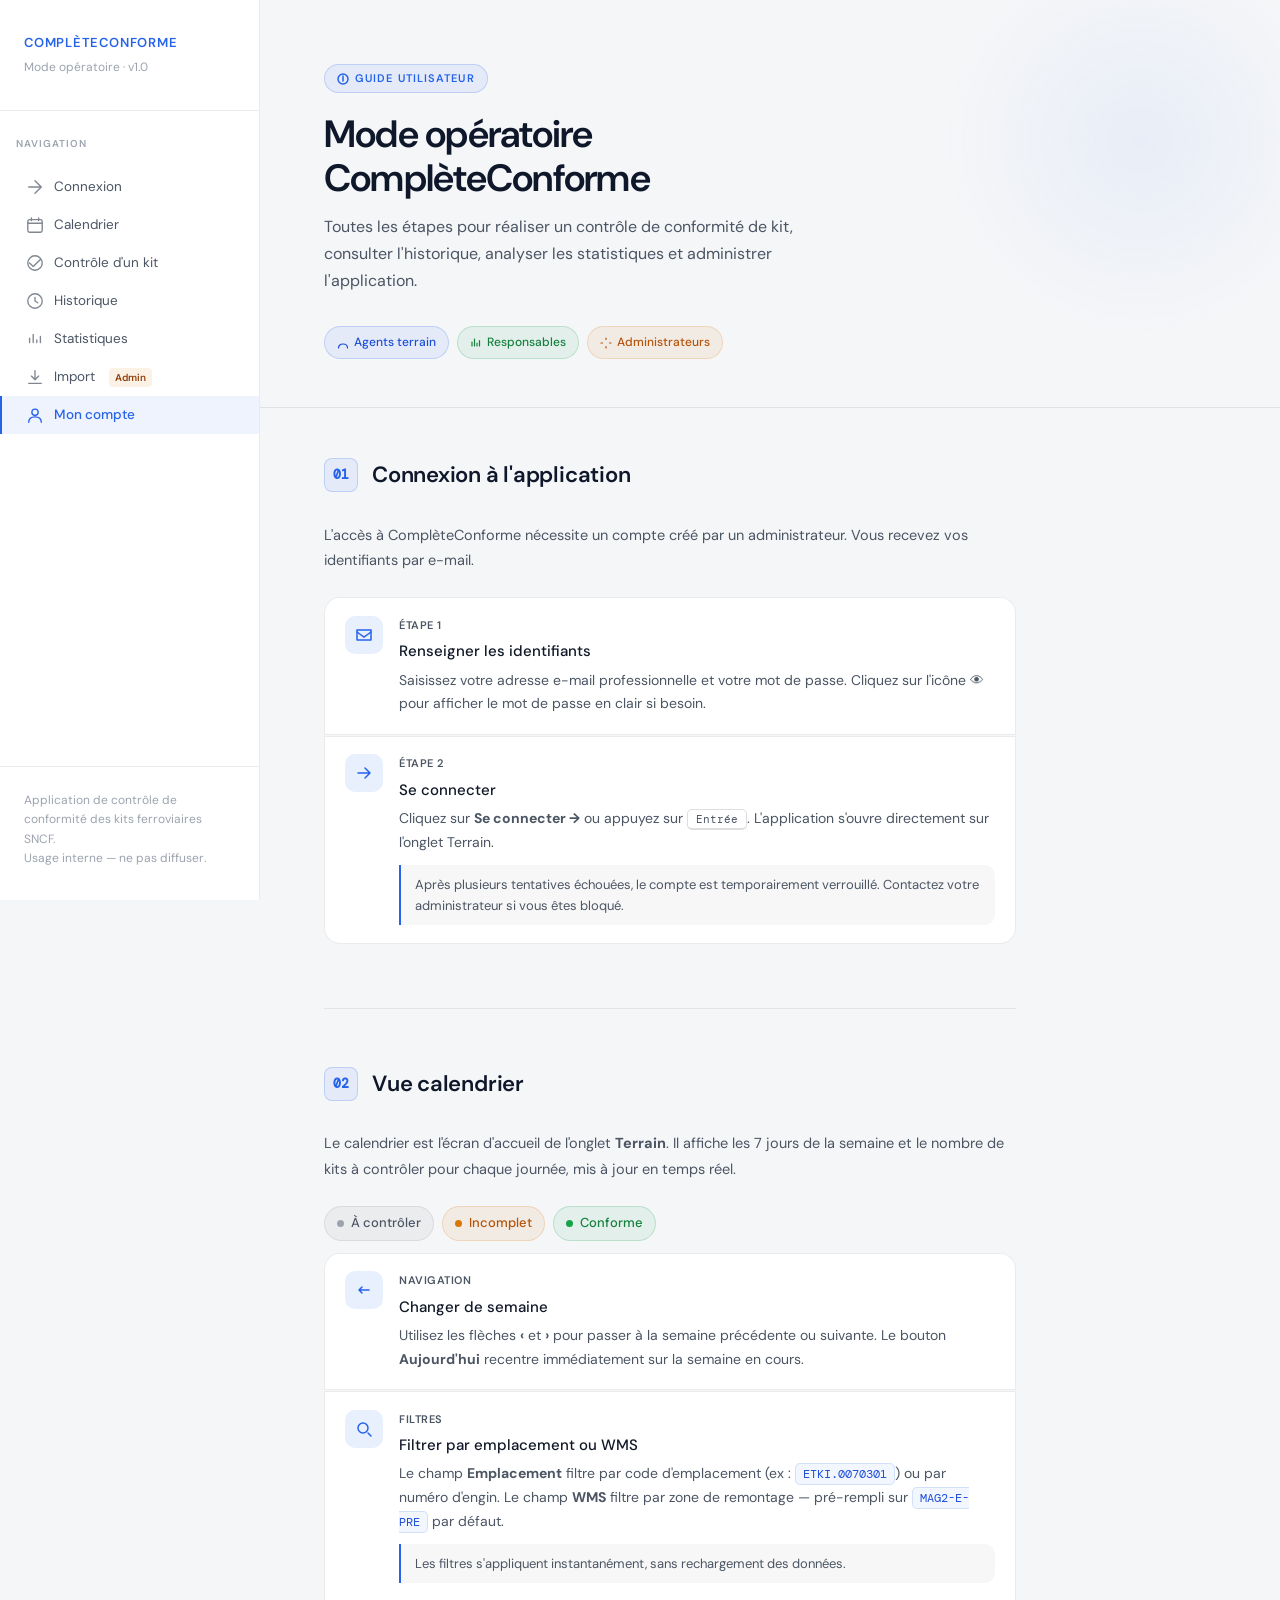
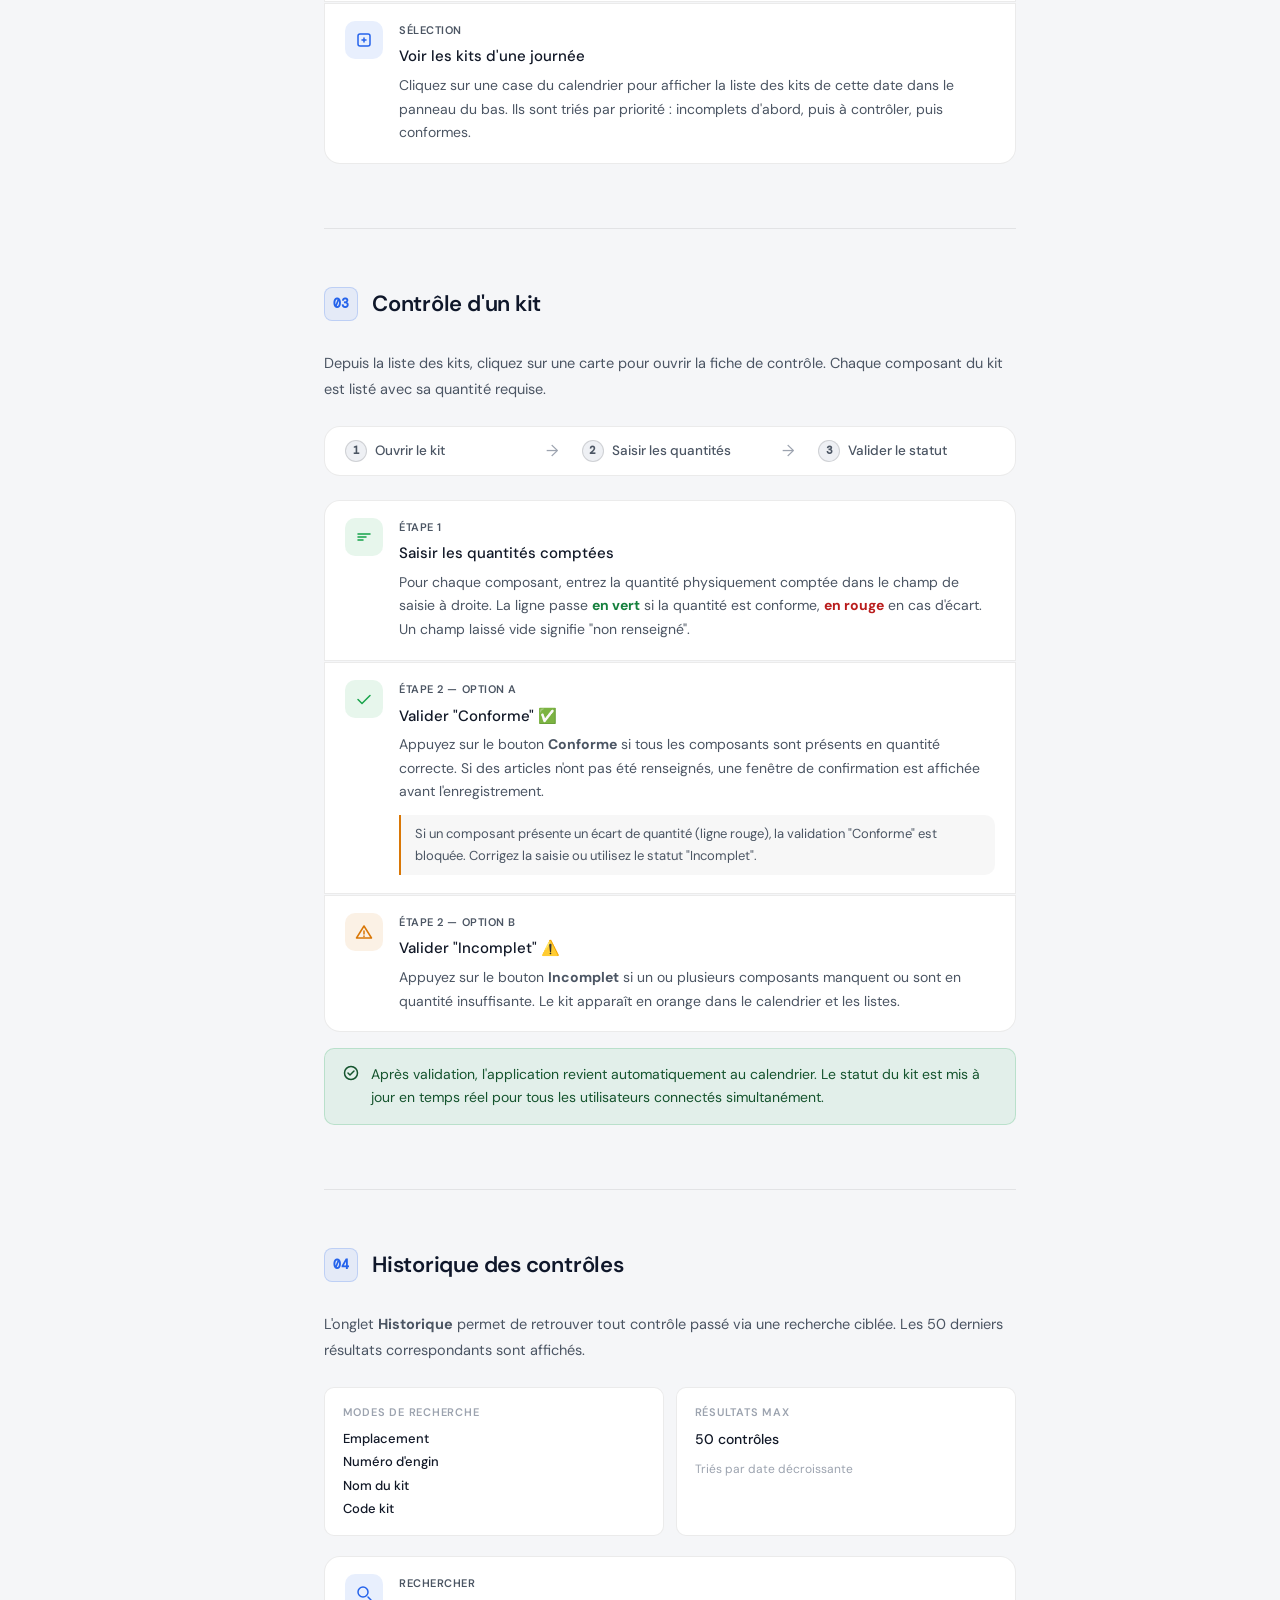
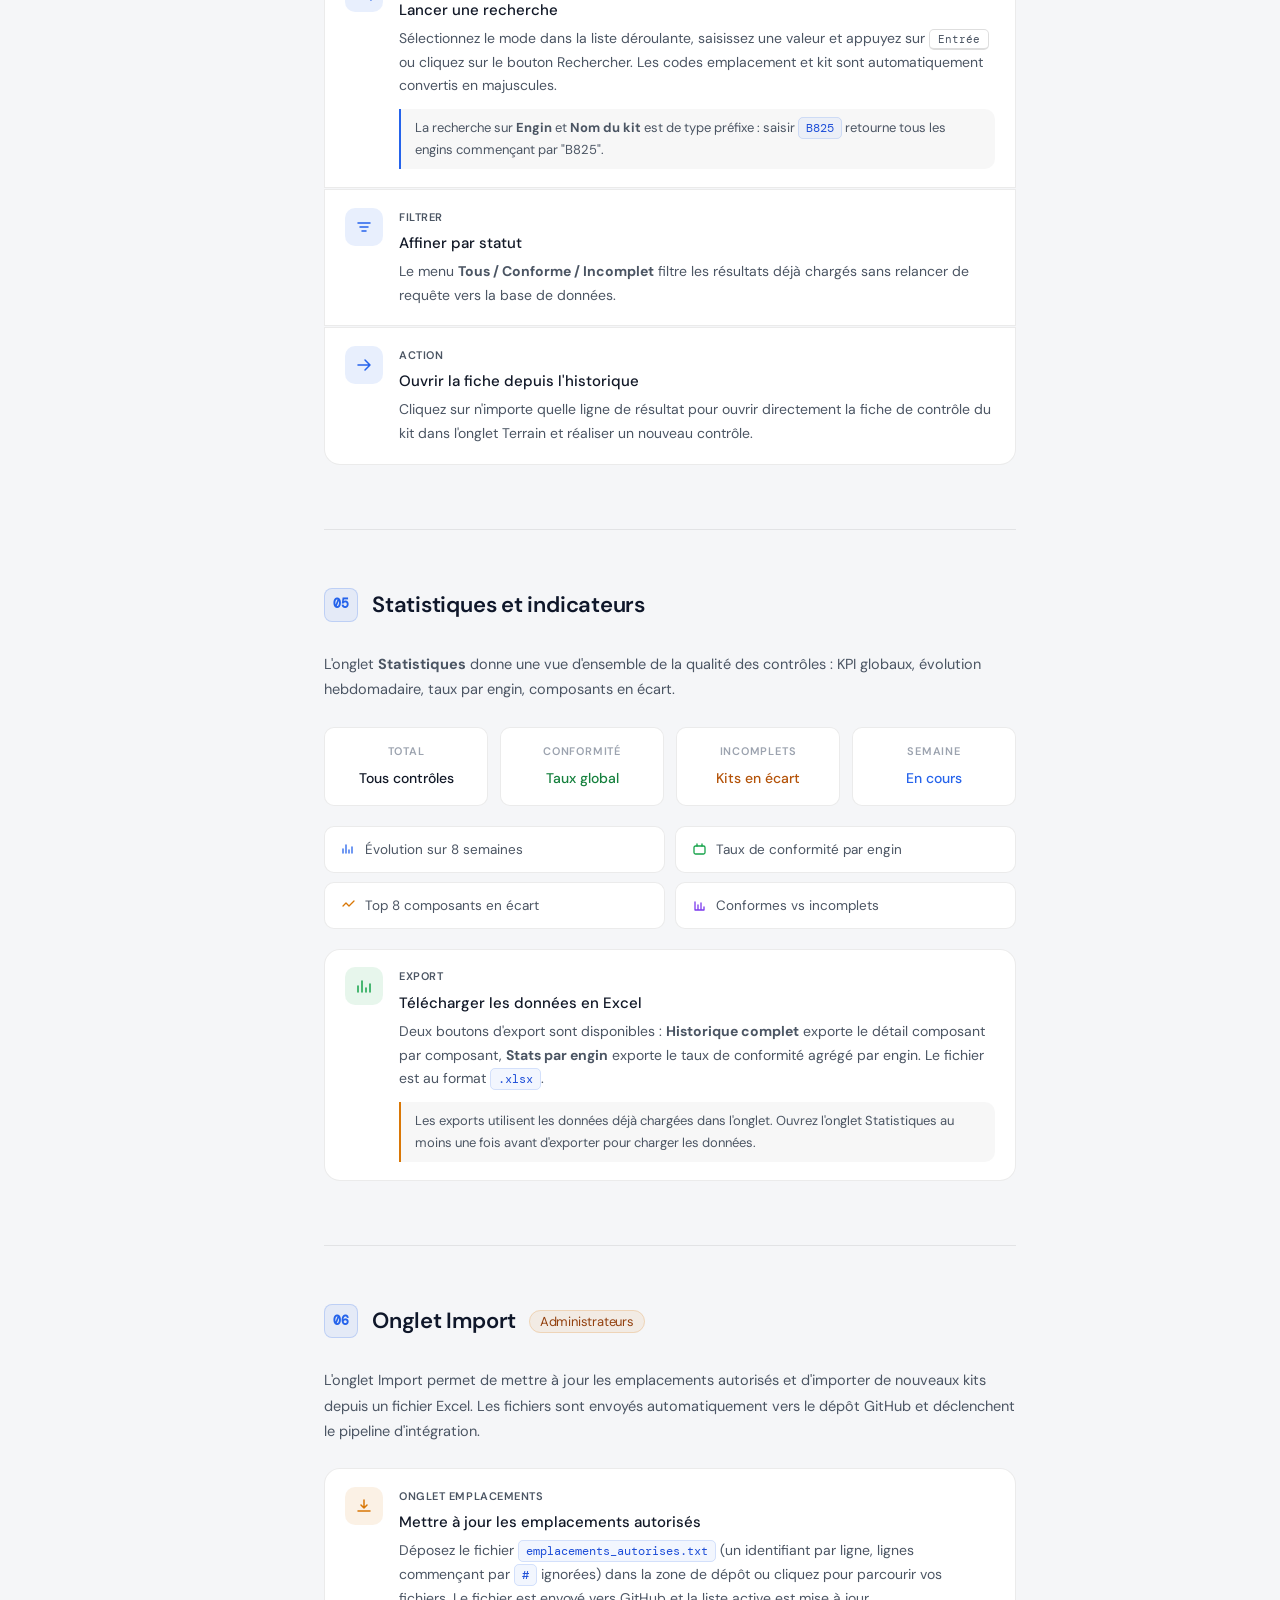
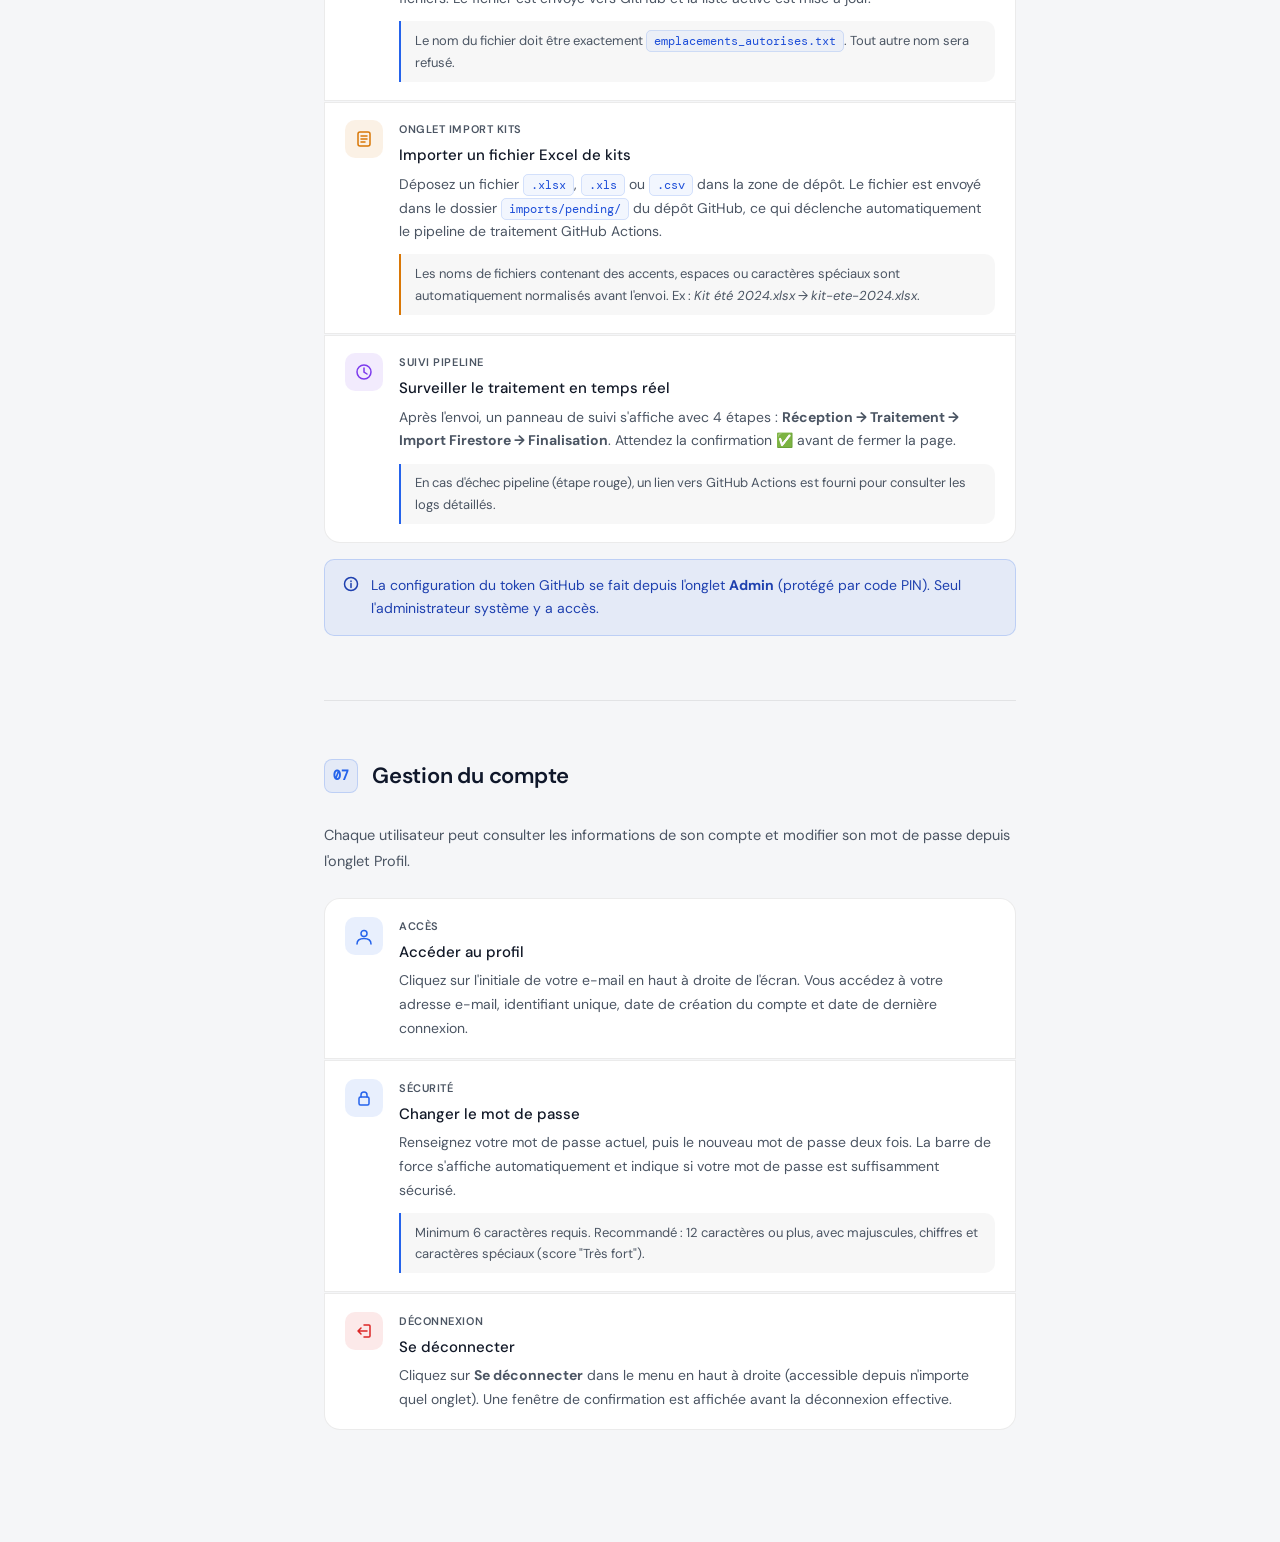
==== commit db6d1149: "Update aide.html" ====
--- a/aide.html
+++ b/aide.html
@@ -12,23 +12,23 @@
   *, *::before, *::after { box-sizing: border-box; margin: 0; padding: 0; }
 
   :root {
-    --bg:          #0d0f14;
-    --bg2:         #13161d;
-    --bg3:         #1a1e27;
-    --border:      rgba(255,255,255,.07);
-    --border-med:  rgba(255,255,255,.12);
-    --accent:      #3d7fff;
-    --accent-soft: rgba(61,127,255,.12);
-    --accent-glow: rgba(61,127,255,.3);
-    --green:       #3fb876;
-    --green-soft:  rgba(63,184,118,.12);
-    --amber:       #f5a623;
-    --amber-soft:  rgba(245,166,35,.12);
-    --red:         #e5484d;
-    --red-soft:    rgba(229,72,77,.12);
-    --text:        #e8eaf0;
-    --text2:       #9097a8;
-    --text3:       #555e72;
+    --bg:          #f5f6f8;
+    --bg2:         #ffffff;
+    --bg3:         #eef0f4;
+    --border:      rgba(0,0,0,.08);
+    --border-med:  rgba(0,0,0,.13);
+    --accent:      #2563eb;
+    --accent-soft: rgba(37,99,235,.08);
+    --accent-glow: rgba(37,99,235,.2);
+    --green:       #16a34a;
+    --green-soft:  rgba(22,163,74,.08);
+    --amber:       #d97706;
+    --amber-soft:  rgba(217,119,6,.08);
+    --red:         #dc2626;
+    --red-soft:    rgba(220,38,38,.08);
+    --text:        #111827;
+    --text2:       #4b5563;
+    --text3:       #9ca3af;
     --mono:        'DM Mono', monospace;
     --sans:        'DM Sans', sans-serif;
     --radius:      10px;
@@ -115,7 +115,7 @@
 
   .nav-item:hover {
     color: var(--text);
-    background: rgba(255,255,255,.03);
+    background: rgba(0,0,0,.04);
   }
 
   .nav-item.active {
@@ -162,7 +162,7 @@
     position: absolute;
     top: -60px; right: -60px;
     width: 400px; height: 400px;
-    background: radial-gradient(circle, rgba(61,127,255,.08) 0%, transparent 70%);
+    background: radial-gradient(circle, rgba(37,99,235,.06) 0%, transparent 70%);
     pointer-events: none;
   }
 
@@ -176,7 +176,7 @@
     text-transform: uppercase;
     color: var(--accent);
     background: var(--accent-soft);
-    border: 1px solid rgba(61,127,255,.2);
+    border: 1px solid rgba(37,99,235,.2);
     padding: 4px 12px;
     border-radius: 20px;
     margin-bottom: 1.25rem;
@@ -187,7 +187,7 @@
     font-weight: 600;
     line-height: 1.15;
     letter-spacing: -.02em;
-    color: #fff;
+    color: #0f172a;
     margin-bottom: .75rem;
   }
 
@@ -216,9 +216,9 @@
     border: 1px solid;
   }
 
-  .badge-blue  { color: #7eb3ff; background: rgba(61,127,255,.1); border-color: rgba(61,127,255,.2); }
-  .badge-green { color: #6dd4a0; background: rgba(63,184,118,.1); border-color: rgba(63,184,118,.2); }
-  .badge-amber { color: #f9c46a; background: rgba(245,166,35,.1); border-color: rgba(245,166,35,.2); }
+  .badge-blue  { color: #1d4ed8; background: rgba(37,99,235,.08); border-color: rgba(37,99,235,.2); }
+  .badge-green { color: #15803d; background: rgba(22,163,74,.08); border-color: rgba(22,163,74,.2); }
+  .badge-amber { color: #b45309; background: rgba(217,119,6,.08); border-color: rgba(217,119,6,.2); }
 
   /* ── Content area ─────────────────────────────────── */
   .content {
@@ -257,7 +257,7 @@
     height: 34px;
     border-radius: 8px;
     background: var(--accent-soft);
-    border: 1px solid rgba(61,127,255,.2);
+    border: 1px solid rgba(37,99,235,.2);
     display: flex;
     align-items: center;
     justify-content: center;
@@ -271,7 +271,7 @@
   .section-title {
     font-size: 22px;
     font-weight: 600;
-    color: #fff;
+    color: #0f172a;
     letter-spacing: -.01em;
   }
 
@@ -314,11 +314,11 @@
     flex-shrink: 0;
   }
 
-  .icon-blue   { background: rgba(61,127,255,.12);  }
-  .icon-green  { background: rgba(63,184,118,.12);  }
-  .icon-amber  { background: rgba(245,166,35,.12);  }
-  .icon-red    { background: rgba(229,72,77,.12);   }
-  .icon-purple { background: rgba(139,92,246,.12);  }
+  .icon-blue   { background: rgba(37,99,235,.1);   }
+  .icon-green  { background: rgba(22,163,74,.1);   }
+  .icon-amber  { background: rgba(217,119,6,.1);   }
+  .icon-red    { background: rgba(220,38,38,.1);   }
+  .icon-purple { background: rgba(124,58,237,.1);  }
 
   .step-body { flex: 1; min-width: 0; }
 
@@ -348,7 +348,7 @@
   .step-note {
     margin-top: .65rem;
     padding: .55rem .85rem;
-    background: rgba(255,255,255,.03);
+    background: rgba(0,0,0,.03);
     border-left: 2px solid var(--accent);
     border-radius: 0 var(--radius) var(--radius) 0;
     font-size: 13px;
@@ -374,9 +374,9 @@
 
   .info-box svg { flex-shrink: 0; margin-top: 2px; }
 
-  .box-warn  { background: var(--amber-soft); border-color: rgba(245,166,35,.2); color: #d4922a; }
-  .box-ok    { background: var(--green-soft); border-color: rgba(63,184,118,.2); color: #3aaa6e; }
-  .box-info  { background: var(--accent-soft); border-color: rgba(61,127,255,.2); color: #5b8eff; }
+  .box-warn  { background: var(--amber-soft); border-color: rgba(217,119,6,.2);  color: #92400e; }
+  .box-ok    { background: var(--green-soft);  border-color: rgba(22,163,74,.2);   color: #14532d; }
+  .box-info  { background: var(--accent-soft); border-color: rgba(37,99,235,.2);   color: #1e40af; }
 
   /* ── Status pills ─────────────────────────────────── */
   .status-row { display: flex; gap: 8px; flex-wrap: wrap; margin: .75rem 0; }
@@ -393,9 +393,9 @@
   }
 
   .pill-dot { width: 7px; height: 7px; border-radius: 50%; flex-shrink: 0; }
-  .pill-green  { color: #6dd4a0; background: rgba(63,184,118,.1);  border-color: rgba(63,184,118,.2); }
-  .pill-amber  { color: #f9c46a; background: rgba(245,166,35,.1);  border-color: rgba(245,166,35,.2); }
-  .pill-gray   { color: var(--text2); background: rgba(255,255,255,.04); border-color: var(--border); }
+  .pill-green  { color: #15803d; background: rgba(22,163,74,.08);  border-color: rgba(22,163,74,.2); }
+  .pill-amber  { color: #b45309; background: rgba(217,119,6,.08);   border-color: rgba(217,119,6,.2); }
+  .pill-gray   { color: var(--text2); background: rgba(0,0,0,.04); border-color: var(--border); }
 
   .dot-green  { background: var(--green); }
   .dot-amber  { background: var(--amber); }
@@ -435,7 +435,7 @@
     font-size: 11px;
     font-family: var(--mono);
     font-weight: 600;
-    color: var(--text3);
+    color: var(--text2);
     flex-shrink: 0;
   }
 
@@ -502,17 +502,17 @@
   code {
     font-family: var(--mono);
     font-size: 12px;
-    background: rgba(255,255,255,.07);
-    border: 1px solid var(--border);
+    background: rgba(37,99,235,.06);
+    border: 1px solid rgba(37,99,235,.15);
     padding: 2px 7px;
     border-radius: 5px;
-    color: #a8c4ff;
+    color: #1d4ed8;
   }
 
   kbd {
     font-family: var(--mono);
     font-size: 11px;
-    background: var(--bg3);
+    background: #fff;
     border: 1px solid var(--border-med);
     border-bottom: 2px solid var(--border-med);
     padding: 2px 8px;
@@ -600,7 +600,7 @@
         <path d="M10 3v10M6 9l4 4 4-4" stroke-linecap="round" stroke-linejoin="round"/>
         <path d="M3 17h14" stroke-linecap="round"/>
       </svg>
-      Import <span style="font-size:10px;background:rgba(245,166,35,.15);color:#f5a623;padding:1px 6px;border-radius:4px;margin-left:4px;font-weight:600;">Admin</span>
+      Import <span style="font-size:10px;background:rgba(217,119,6,.1);color:#92400e;padding:1px 6px;border-radius:4px;margin-left:4px;font-weight:600;">Admin</span>
     </a>
     <a class="nav-item" href="#compte" onclick="setActive(this)">
       <svg class="nav-icon" viewBox="0 0 20 20" fill="none" stroke="currentColor" stroke-width="1.5">
@@ -656,7 +656,7 @@
         <div class="steps">
           <div class="step">
             <div class="step-icon-wrap icon-blue">
-              <svg width="18" height="18" viewBox="0 0 18 18" fill="none" stroke="#5b9bff" stroke-width="1.5">
+              <svg width="18" height="18" viewBox="0 0 18 18" fill="none" stroke="#2563eb" stroke-width="1.5">
                 <path d="M2 4h14v10H2z" rx="1.5" stroke-linecap="round" stroke-linejoin="round"/>
                 <path d="M2 6l7 5 7-5" stroke-linecap="round"/>
               </svg>
@@ -670,7 +670,7 @@
 
           <div class="step">
             <div class="step-icon-wrap icon-blue">
-              <svg width="18" height="18" viewBox="0 0 18 18" fill="none" stroke="#5b9bff" stroke-width="1.5">
+              <svg width="18" height="18" viewBox="0 0 18 18" fill="none" stroke="#2563eb" stroke-width="1.5">
                 <path d="M3 9h12M10 4l5 5-5 5" stroke-linecap="round" stroke-linejoin="round"/>
               </svg>
             </div>
@@ -703,7 +703,7 @@
         <div class="steps">
           <div class="step">
             <div class="step-icon-wrap icon-blue">
-              <svg width="18" height="18" viewBox="0 0 18 18" fill="none" stroke="#5b9bff" stroke-width="1.5">
+              <svg width="18" height="18" viewBox="0 0 18 18" fill="none" stroke="#2563eb" stroke-width="1.5">
                 <path d="M4 9h10M4 9l3-3M4 9l3 3" stroke-linecap="round" stroke-linejoin="round"/>
               </svg>
             </div>
@@ -716,7 +716,7 @@
 
           <div class="step">
             <div class="step-icon-wrap icon-blue">
-              <svg width="18" height="18" viewBox="0 0 18 18" fill="none" stroke="#5b9bff" stroke-width="1.5">
+              <svg width="18" height="18" viewBox="0 0 18 18" fill="none" stroke="#2563eb" stroke-width="1.5">
                 <circle cx="8" cy="8" r="5"/><path d="M13 13l3 3" stroke-linecap="round"/>
               </svg>
             </div>
@@ -730,7 +730,7 @@
 
           <div class="step">
             <div class="step-icon-wrap icon-blue">
-              <svg width="18" height="18" viewBox="0 0 18 18" fill="none" stroke="#5b9bff" stroke-width="1.5">
+              <svg width="18" height="18" viewBox="0 0 18 18" fill="none" stroke="#2563eb" stroke-width="1.5">
                 <rect x="3" y="3" width="12" height="12" rx="2"/>
                 <path d="M7 9h4M9 7v4" stroke-linecap="round"/>
               </svg>
@@ -765,20 +765,20 @@
         <div class="steps">
           <div class="step">
             <div class="step-icon-wrap icon-green">
-              <svg width="18" height="18" viewBox="0 0 18 18" fill="none" stroke="#3fb876" stroke-width="1.5">
+              <svg width="18" height="18" viewBox="0 0 18 18" fill="none" stroke="#16a34a" stroke-width="1.5">
                 <path d="M3 6h12M3 9h8M3 12h5" stroke-linecap="round"/>
               </svg>
             </div>
             <div class="step-body">
               <div class="step-label">Étape 1</div>
               <div class="step-title">Saisir les quantités comptées</div>
-              <div class="step-desc">Pour chaque composant, entrez la quantité physiquement comptée dans le champ de saisie à droite. La ligne passe <strong style="color:var(--green)">en vert</strong> si la quantité est conforme, <strong style="color:var(--red)">en rouge</strong> en cas d'écart. Un champ laissé vide signifie "non renseigné".</div>
+              <div class="step-desc">Pour chaque composant, entrez la quantité physiquement comptée dans le champ de saisie à droite. La ligne passe <strong style="color:#15803d">en vert</strong> si la quantité est conforme, <strong style="color:#b91c1c">en rouge</strong> en cas d'écart. Un champ laissé vide signifie "non renseigné".</div>
             </div>
           </div>
 
           <div class="step">
             <div class="step-icon-wrap icon-green">
-              <svg width="18" height="18" viewBox="0 0 18 18" fill="none" stroke="#3fb876" stroke-width="1.5">
+              <svg width="18" height="18" viewBox="0 0 18 18" fill="none" stroke="#16a34a" stroke-width="1.5">
                 <path d="M3 9.5L7 13.5L15 5.5" stroke-linecap="round" stroke-linejoin="round"/>
               </svg>
             </div>
@@ -792,7 +792,7 @@
 
           <div class="step">
             <div class="step-icon-wrap icon-amber">
-              <svg width="18" height="18" viewBox="0 0 18 18" fill="none" stroke="#f5a623" stroke-width="1.5">
+              <svg width="18" height="18" viewBox="0 0 18 18" fill="none" stroke="#d97706" stroke-width="1.5">
                 <path d="M9 3L16.5 15H1.5L9 3z" stroke-linejoin="round"/>
                 <path d="M9 8v3M9 13v.5" stroke-linecap="round"/>
               </svg>
@@ -838,7 +838,7 @@
         <div class="steps">
           <div class="step">
             <div class="step-icon-wrap icon-blue">
-              <svg width="18" height="18" viewBox="0 0 18 18" fill="none" stroke="#5b9bff" stroke-width="1.5">
+              <svg width="18" height="18" viewBox="0 0 18 18" fill="none" stroke="#2563eb" stroke-width="1.5">
                 <circle cx="8" cy="8" r="5"/><path d="M13 13l3 3" stroke-linecap="round"/>
               </svg>
             </div>
@@ -852,7 +852,7 @@
 
           <div class="step">
             <div class="step-icon-wrap icon-blue">
-              <svg width="18" height="18" viewBox="0 0 18 18" fill="none" stroke="#5b9bff" stroke-width="1.5">
+              <svg width="18" height="18" viewBox="0 0 18 18" fill="none" stroke="#2563eb" stroke-width="1.5">
                 <path d="M3 5h12M5 9h8M7 13h4" stroke-linecap="round"/>
               </svg>
             </div>
@@ -865,7 +865,7 @@
 
           <div class="step">
             <div class="step-icon-wrap icon-blue">
-              <svg width="18" height="18" viewBox="0 0 18 18" fill="none" stroke="#5b9bff" stroke-width="1.5">
+              <svg width="18" height="18" viewBox="0 0 18 18" fill="none" stroke="#2563eb" stroke-width="1.5">
                 <path d="M3 9h12M10 4l5 5-5 5" stroke-linecap="round" stroke-linejoin="round"/>
               </svg>
             </div>
@@ -895,39 +895,39 @@
           </div>
           <div class="info-card" style="text-align:center">
             <div class="info-card-label">Conformité</div>
-            <div class="info-card-value" style="color:var(--green)">Taux global</div>
+            <div class="info-card-value" style="color:#15803d">Taux global</div>
           </div>
           <div class="info-card" style="text-align:center">
             <div class="info-card-label">Incomplets</div>
-            <div class="info-card-value" style="color:var(--amber)">Kits en écart</div>
+            <div class="info-card-value" style="color:#b45309">Kits en écart</div>
           </div>
           <div class="info-card" style="text-align:center">
             <div class="info-card-label">Semaine</div>
-            <div class="info-card-value" style="color:var(--accent)">En cours</div>
+            <div class="info-card-value" style="color:#2563eb">En cours</div>
           </div>
         </div>
 
         <div class="feature-list">
           <div class="feature-item">
-            <svg width="15" height="15" viewBox="0 0 15 15" fill="none" stroke="#5b9bff" stroke-width="1.3">
+            <svg width="15" height="15" viewBox="0 0 15 15" fill="none" stroke="#2563eb" stroke-width="1.3">
               <path d="M2 11V7M5 11V3M8 11V8M11 11V5" stroke-linecap="round"/>
             </svg>
             Évolution sur 8 semaines
           </div>
           <div class="feature-item">
-            <svg width="15" height="15" viewBox="0 0 15 15" fill="none" stroke="#3fb876" stroke-width="1.3">
+            <svg width="15" height="15" viewBox="0 0 15 15" fill="none" stroke="#16a34a" stroke-width="1.3">
               <rect x="2" y="4" width="11" height="8" rx="1.5"/><path d="M5 2v2M10 2v2" stroke-linecap="round"/>
             </svg>
             Taux de conformité par engin
           </div>
           <div class="feature-item">
-            <svg width="15" height="15" viewBox="0 0 15 15" fill="none" stroke="#f5a623" stroke-width="1.3">
+            <svg width="15" height="15" viewBox="0 0 15 15" fill="none" stroke="#d97706" stroke-width="1.3">
               <path d="M2 8l3-3 3 3 5-5" stroke-linecap="round" stroke-linejoin="round"/>
             </svg>
             Top 8 composants en écart
           </div>
           <div class="feature-item">
-            <svg width="15" height="15" viewBox="0 0 15 15" fill="none" stroke="#a78bfa" stroke-width="1.3">
+            <svg width="15" height="15" viewBox="0 0 15 15" fill="none" stroke="#7c3aed" stroke-width="1.3">
               <path d="M3 12L3 4M3 12h9M6 12V7M9 12V5M12 12V9" stroke-linecap="round"/>
             </svg>
             Conformes vs incomplets
@@ -937,7 +937,7 @@
         <div class="steps">
           <div class="step">
             <div class="step-icon-wrap icon-green">
-              <svg width="18" height="18" viewBox="0 0 18 18" fill="none" stroke="#3fb876" stroke-width="1.5">
+              <svg width="18" height="18" viewBox="0 0 18 18" fill="none" stroke="#16a34a" stroke-width="1.5">
                 <path d="M3 15V9M7 15V4M11 15V11M15 15V7" stroke-linecap="round"/>
               </svg>
             </div>
@@ -959,7 +959,7 @@
           <div class="section-num">06</div>
           <h2 class="section-title">
             Onglet Import
-            <span style="font-size:13px;font-weight:400;color:var(--text2);margin-left:8px;background:var(--amber-soft);color:var(--amber);border:1px solid rgba(245,166,35,.2);padding:2px 10px;border-radius:20px;vertical-align:middle">Administrateurs</span>
+            <span style="font-size:13px;font-weight:400;margin-left:8px;background:rgba(217,119,6,.08);color:#92400e;border:1px solid rgba(217,119,6,.2);padding:2px 10px;border-radius:20px;vertical-align:middle">Administrateurs</span>
           </h2>
         </div>
         <p class="section-lead">L'onglet Import permet de mettre à jour les emplacements autorisés et d'importer de nouveaux kits depuis un fichier Excel. Les fichiers sont envoyés automatiquement vers le dépôt GitHub et déclenchent le pipeline d'intégration.</p>
@@ -967,7 +967,7 @@
         <div class="steps">
           <div class="step">
             <div class="step-icon-wrap icon-amber">
-              <svg width="18" height="18" viewBox="0 0 18 18" fill="none" stroke="#f5a623" stroke-width="1.5">
+              <svg width="18" height="18" viewBox="0 0 18 18" fill="none" stroke="#d97706" stroke-width="1.5">
                 <path d="M3 14h12M9 3v8M6 8l3 3 3-3" stroke-linecap="round" stroke-linejoin="round"/>
               </svg>
             </div>
@@ -981,7 +981,7 @@
 
           <div class="step">
             <div class="step-icon-wrap icon-amber">
-              <svg width="18" height="18" viewBox="0 0 18 18" fill="none" stroke="#f5a623" stroke-width="1.5">
+              <svg width="18" height="18" viewBox="0 0 18 18" fill="none" stroke="#d97706" stroke-width="1.5">
                 <rect x="3" y="2" width="12" height="14" rx="2"/>
                 <path d="M6 6h6M6 9h6M6 12h4" stroke-linecap="round"/>
               </svg>
@@ -995,8 +995,8 @@
           </div>
 
           <div class="step">
-            <div class="step-icon-wrap icon-purple" style="background:rgba(139,92,246,.12)">
-              <svg width="18" height="18" viewBox="0 0 18 18" fill="none" stroke="#a78bfa" stroke-width="1.5">
+            <div class="step-icon-wrap icon-purple">
+              <svg width="18" height="18" viewBox="0 0 18 18" fill="none" stroke="#7c3aed" stroke-width="1.5">
                 <circle cx="9" cy="9" r="7"/><path d="M9 5v4l3 2" stroke-linecap="round"/>
               </svg>
             </div>
@@ -1030,7 +1030,7 @@
         <div class="steps">
           <div class="step">
             <div class="step-icon-wrap icon-blue">
-              <svg width="18" height="18" viewBox="0 0 18 18" fill="none" stroke="#5b9bff" stroke-width="1.5">
+              <svg width="18" height="18" viewBox="0 0 18 18" fill="none" stroke="#2563eb" stroke-width="1.5">
                 <circle cx="9" cy="6.5" r="3"/><path d="M2 17c0-4 3.13-5.5 7-5.5s7 1.5 7 5.5" stroke-linecap="round"/>
               </svg>
             </div>
@@ -1043,7 +1043,7 @@
 
           <div class="step">
             <div class="step-icon-wrap icon-blue">
-              <svg width="18" height="18" viewBox="0 0 18 18" fill="none" stroke="#5b9bff" stroke-width="1.5">
+              <svg width="18" height="18" viewBox="0 0 18 18" fill="none" stroke="#2563eb" stroke-width="1.5">
                 <rect x="4" y="8" width="10" height="8" rx="1.5"/>
                 <path d="M6 8V6a3 3 0 016 0v2" stroke-linecap="round"/>
               </svg>
@@ -1058,7 +1058,7 @@
 
           <div class="step">
             <div class="step-icon-wrap icon-red">
-              <svg width="18" height="18" viewBox="0 0 18 18" fill="none" stroke="#e5484d" stroke-width="1.5">
+              <svg width="18" height="18" viewBox="0 0 18 18" fill="none" stroke="#dc2626" stroke-width="1.5">
                 <path d="M12 9H3M3 9l3-3M3 9l3 3" stroke-linecap="round" stroke-linejoin="round"/>
                 <path d="M9 3h5a1 1 0 011 1v10a1 1 0 01-1 1H9" stroke-linecap="round"/>
               </svg>
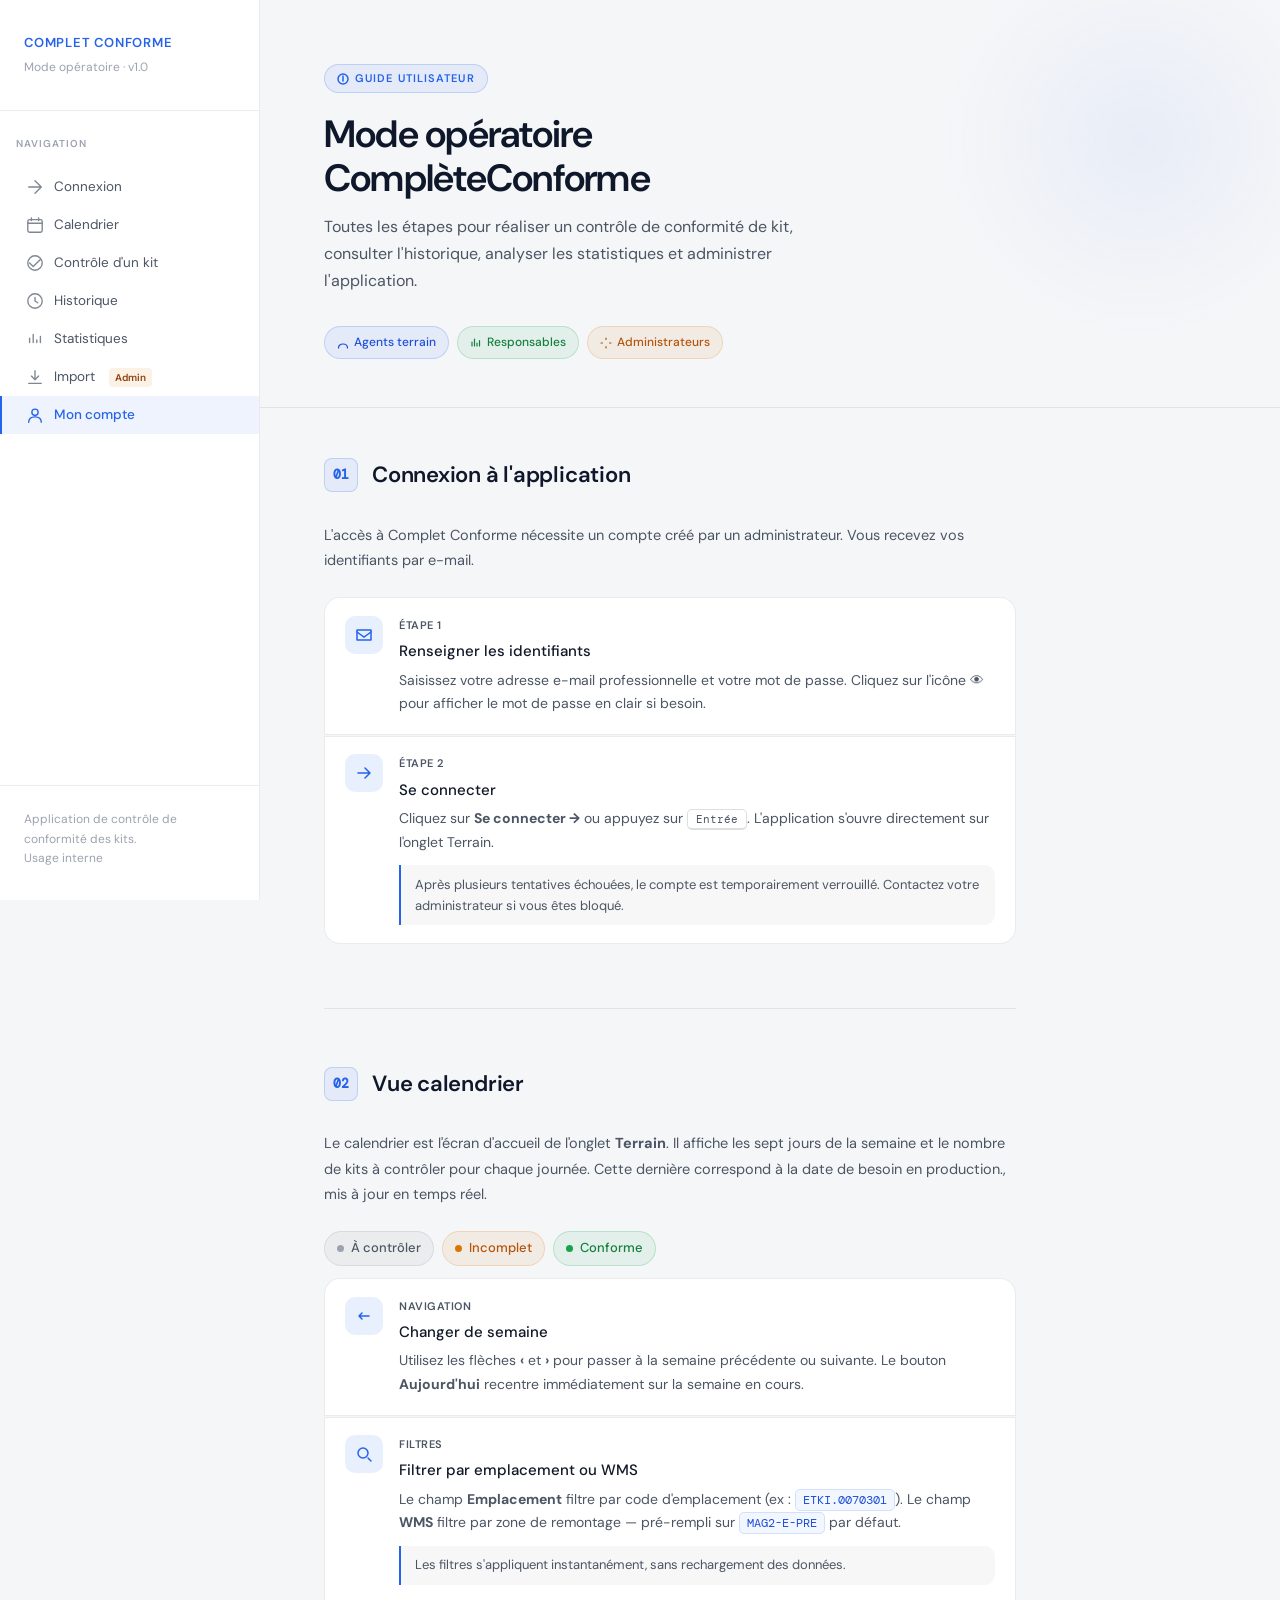
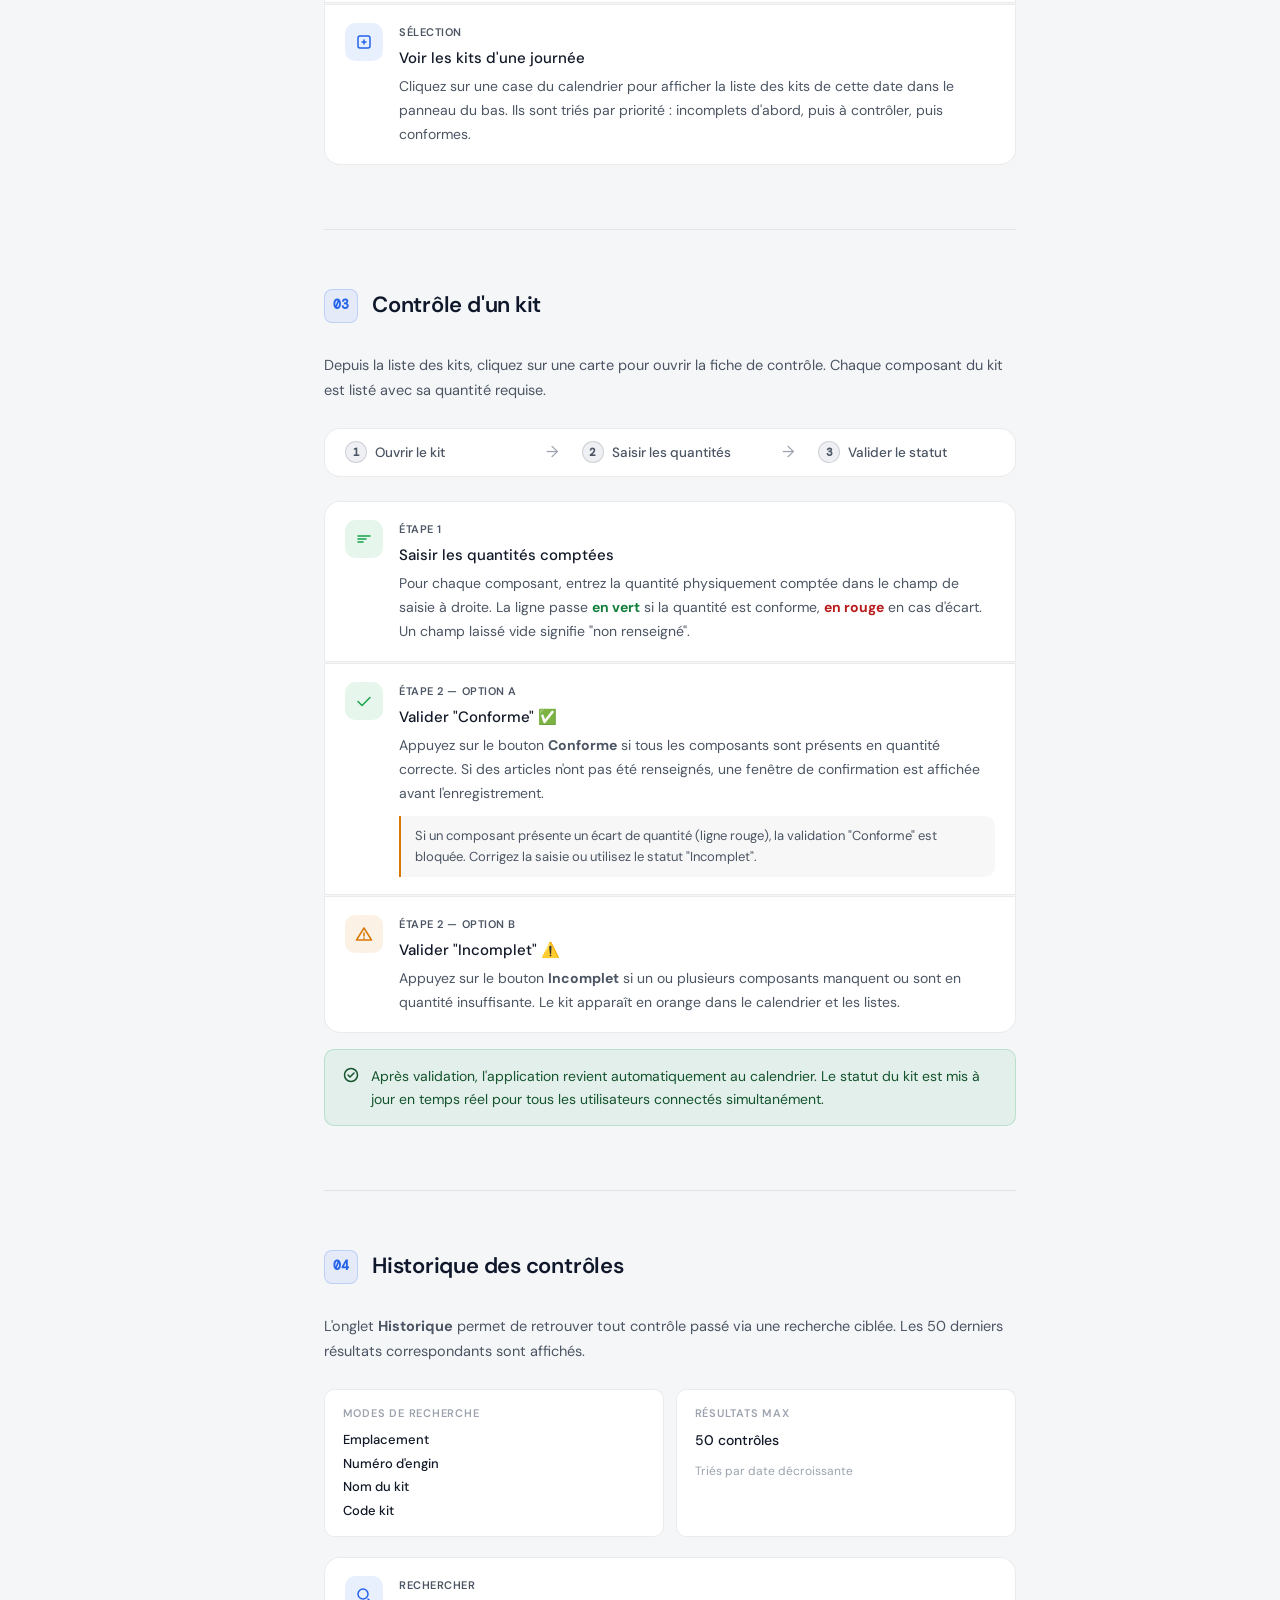
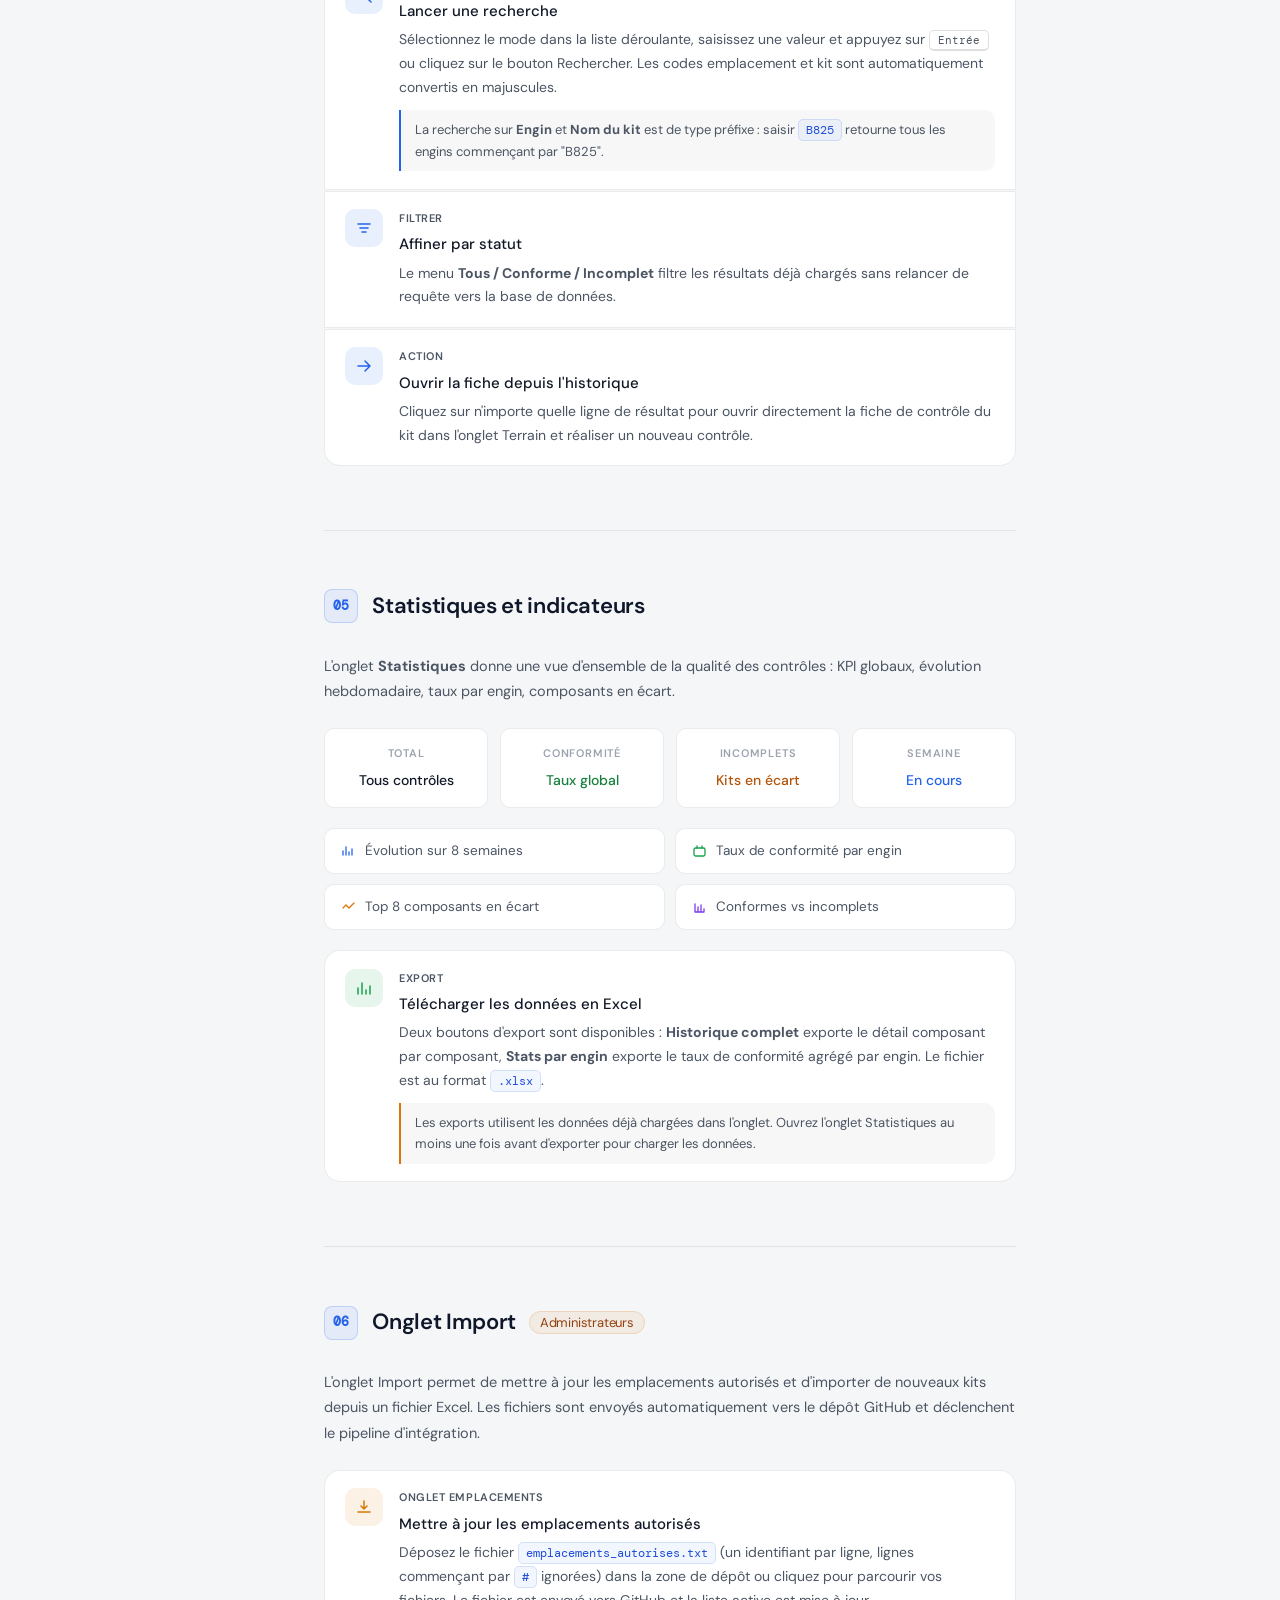
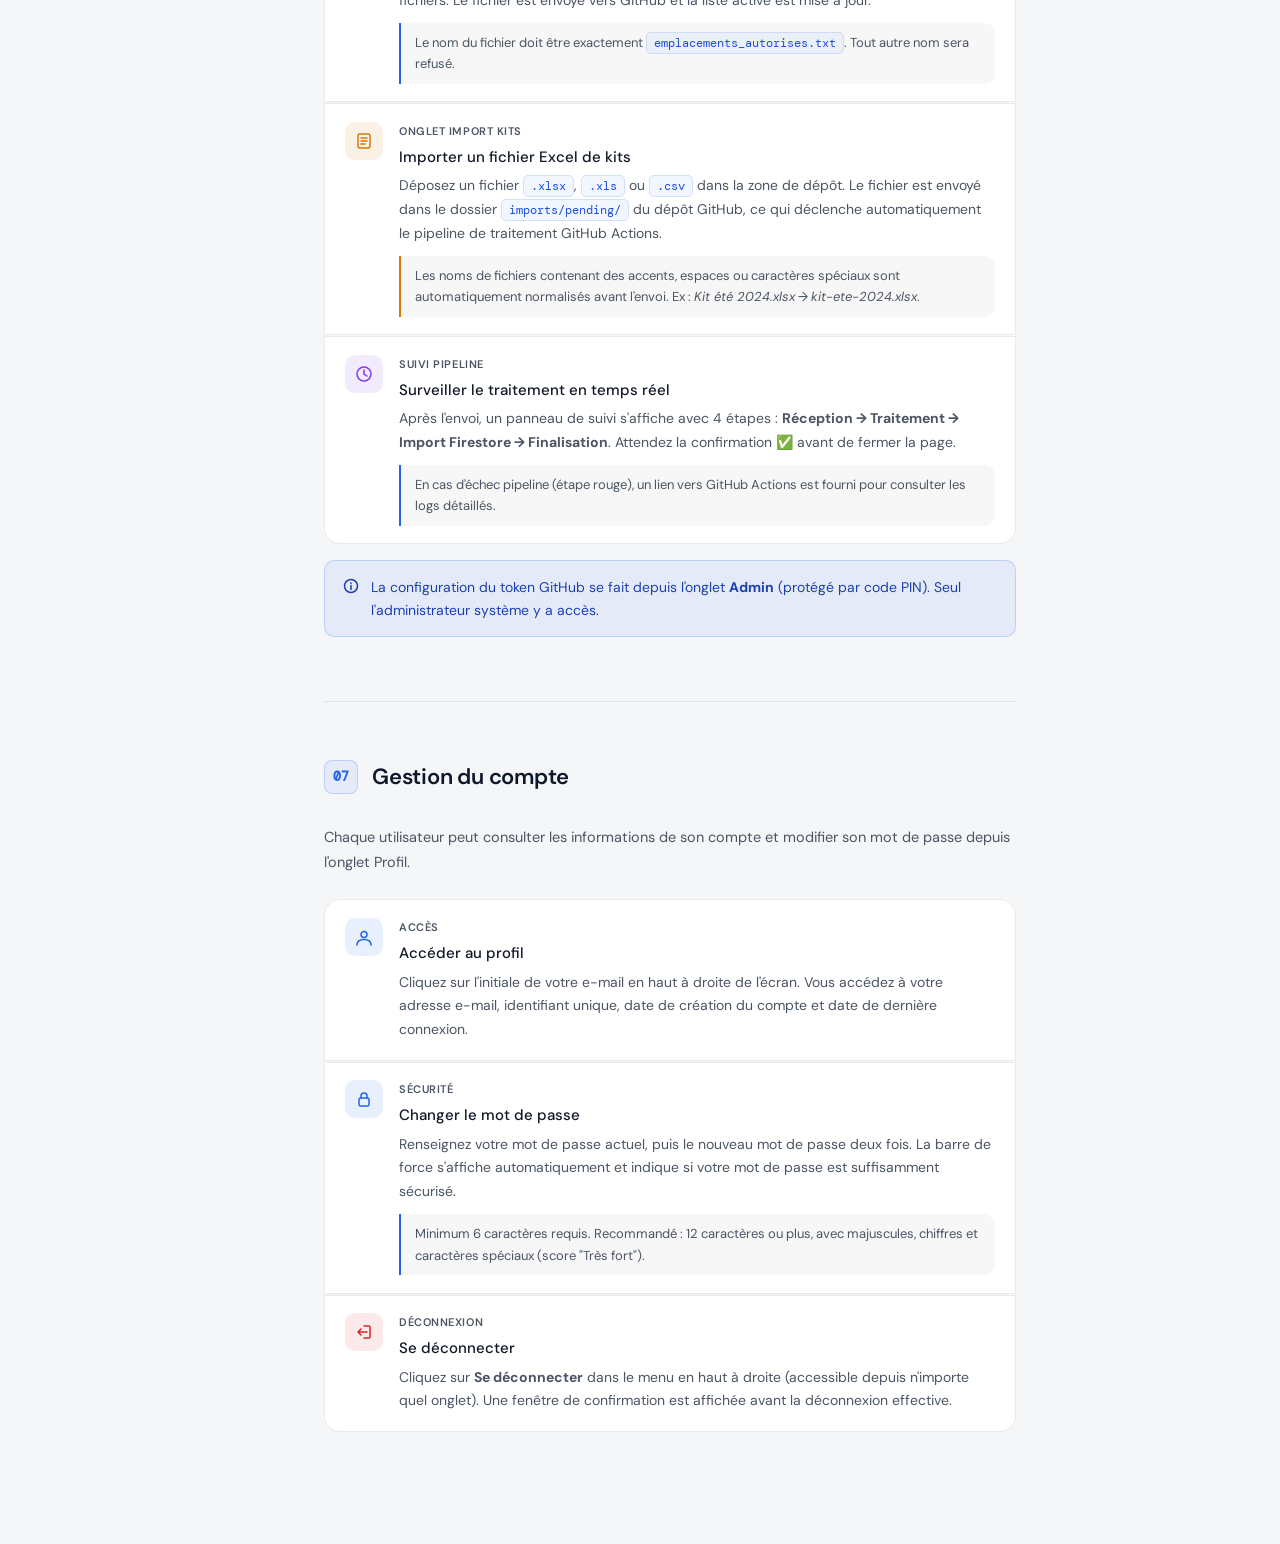
==== commit 4e935511: "Update aide.html" ====
--- a/aide.html
+++ b/aide.html
@@ -3,7 +3,7 @@
 <head>
 <meta charset="UTF-8">
 <meta name="viewport" content="width=device-width, initial-scale=1.0">
-<title>Mode opératoire — ComplèteConforme</title>
+<title>Mode opératoire — Complet Conforme</title>
 <link rel="preconnect" href="https://fonts.googleapis.com">
 <link rel="preconnect" href="https://fonts.gstatic.com" crossorigin>
 <link href="https://fonts.googleapis.com/css2?family=DM+Sans:ital,opsz,wght@0,9..40,300;0,9..40,400;0,9..40,500;0,9..40,600;1,9..40,300&family=DM+Mono:wght@400;500&display=swap" rel="stylesheet">
@@ -556,7 +556,7 @@
   <!-- ── SIDEBAR ──────────────────────────────────────── -->
   <aside class="sidebar">
     <div class="sidebar-logo">
-      <div class="logo-app">ComplèteConforme</div>
+      <div class="logo-app">Complet Conforme</div>
       <div class="logo-doc">Mode opératoire · v1.0</div>
     </div>
 
@@ -611,8 +611,8 @@
     </a>
 
     <div class="sidebar-footer">
-      Application de contrôle de conformité des kits ferroviaires SNCF.<br>
-      <span style="color:var(--text3)">Usage interne — ne pas diffuser.</span>
+      Application de contrôle de conformité des kits.<br>
+      <span style="color:var(--text3)">Usage interne</span>
     </div>
   </aside>
 
@@ -651,7 +651,7 @@
           <div class="section-num">01</div>
           <h2 class="section-title">Connexion à l'application</h2>
         </div>
-        <p class="section-lead">L'accès à ComplèteConforme nécessite un compte créé par un administrateur. Vous recevez vos identifiants par e-mail.</p>
+        <p class="section-lead">L'accès à Complet Conforme nécessite un compte créé par un administrateur. Vous recevez vos identifiants par e-mail.</p>
 
         <div class="steps">
           <div class="step">
@@ -692,7 +692,7 @@
           <div class="section-num">02</div>
           <h2 class="section-title">Vue calendrier</h2>
         </div>
-        <p class="section-lead">Le calendrier est l'écran d'accueil de l'onglet <strong>Terrain</strong>. Il affiche les 7 jours de la semaine et le nombre de kits à contrôler pour chaque journée, mis à jour en temps réel.</p>
+        <p class="section-lead">Le calendrier est l'écran d'accueil de l'onglet <strong>Terrain</strong>. Il affiche les sept jours de la semaine et le nombre de kits à contrôler pour chaque journée. Cette dernière correspond à la date de besoin en production., mis à jour en temps réel.</p>
 
         <div class="status-row">
           <span class="pill pill-gray"><span class="pill-dot dot-gray"></span>À contrôler</span>
@@ -723,7 +723,7 @@
             <div class="step-body">
               <div class="step-label">Filtres</div>
               <div class="step-title">Filtrer par emplacement ou WMS</div>
-              <div class="step-desc">Le champ <strong>Emplacement</strong> filtre par code d'emplacement (ex : <code>ETKI.0070301</code>) ou par numéro d'engin. Le champ <strong>WMS</strong> filtre par zone de remontage — pré-rempli sur <code>MAG2-E-PRE</code> par défaut.</div>
+              <div class="step-desc">Le champ <strong>Emplacement</strong> filtre par code d'emplacement (ex : <code>ETKI.0070301</code>). Le champ <strong>WMS</strong> filtre par zone de remontage — pré-rempli sur <code>MAG2-E-PRE</code> par défaut.</div>
               <div class="step-note">Les filtres s'appliquent instantanément, sans rechargement des données.</div>
             </div>
           </div>
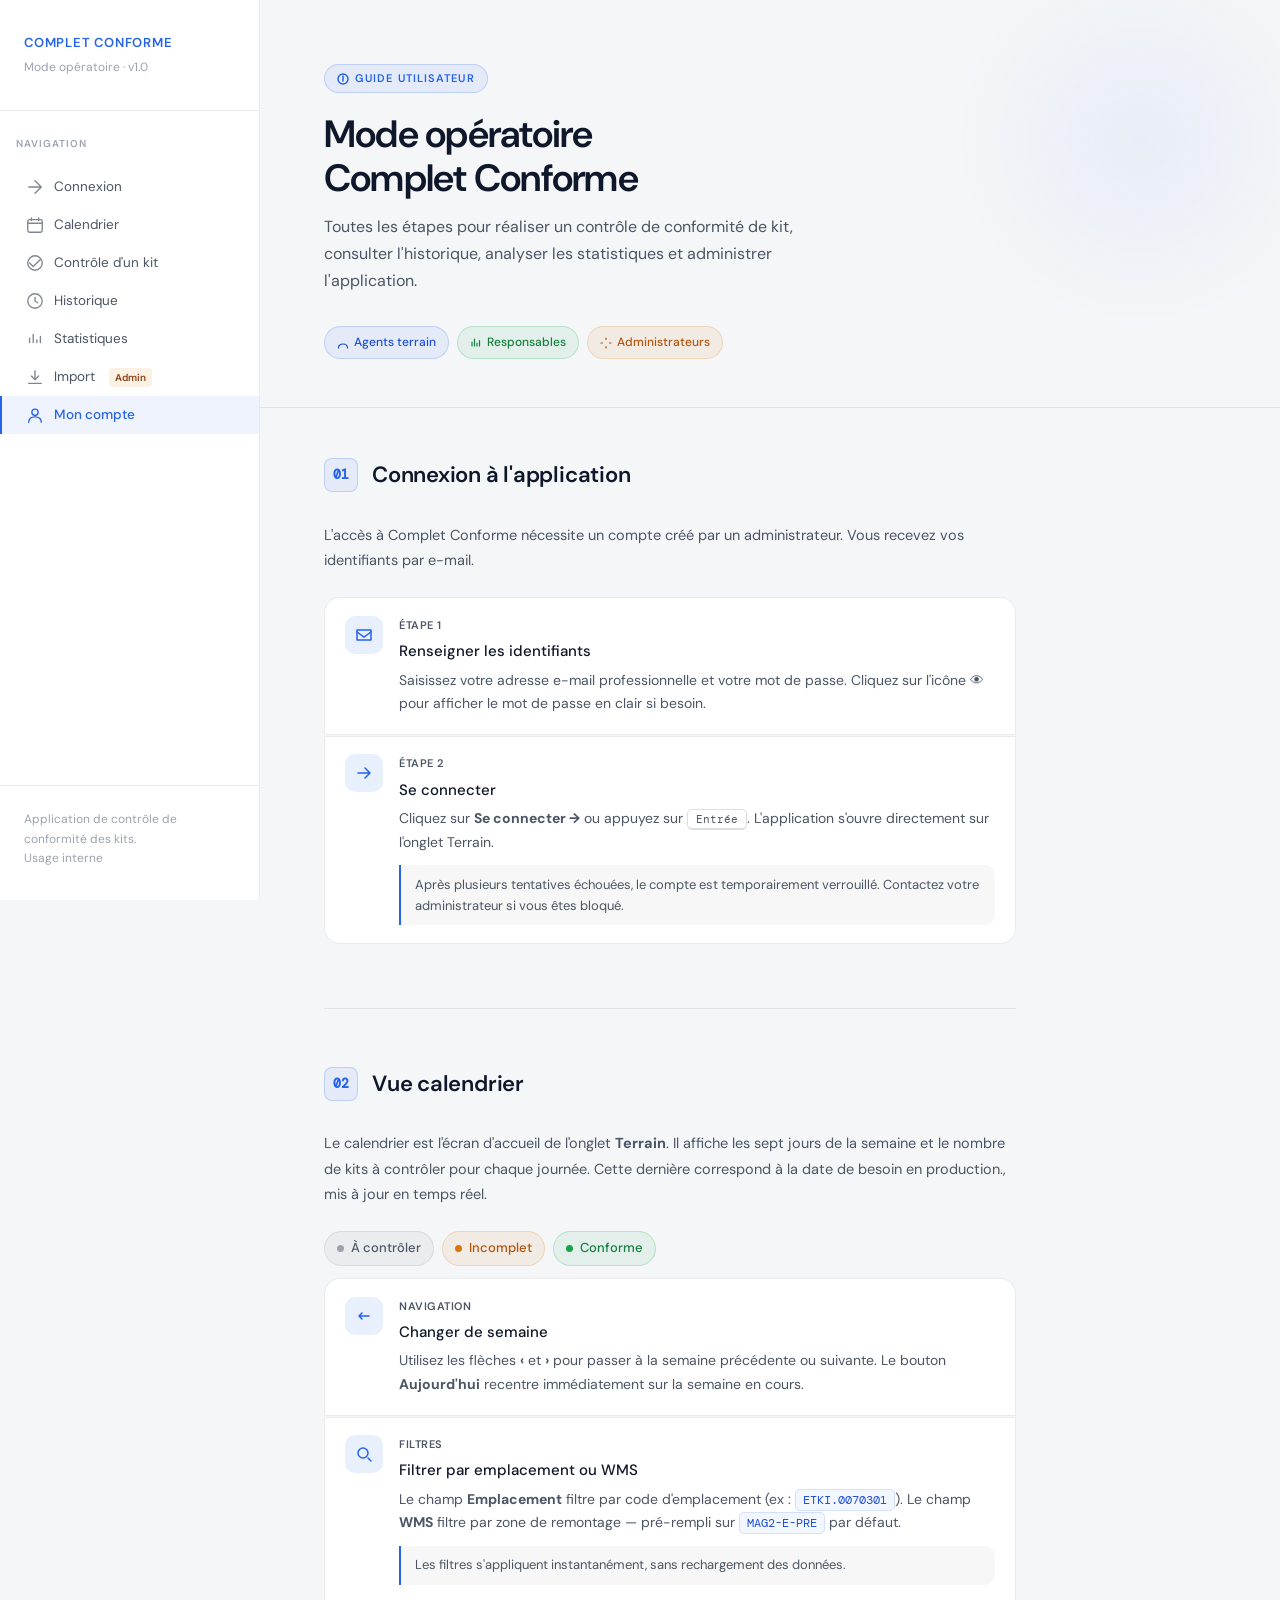
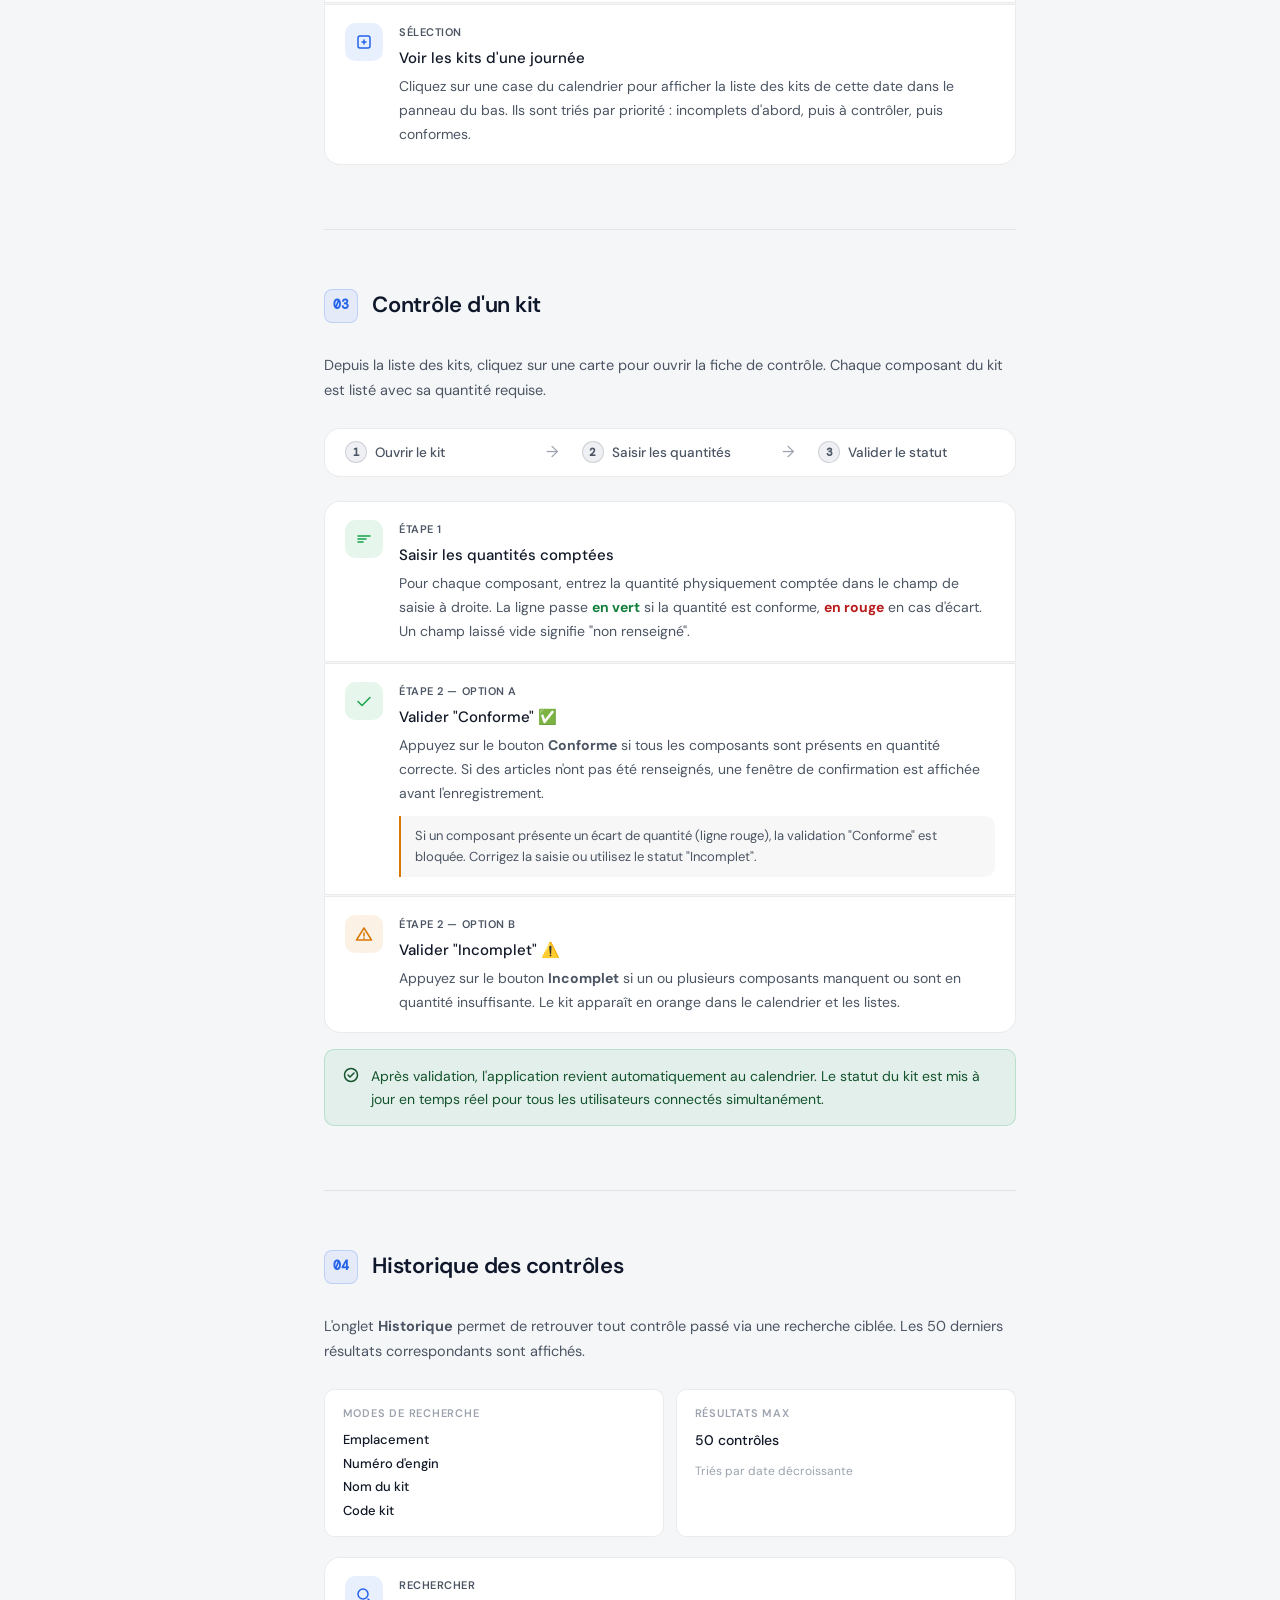
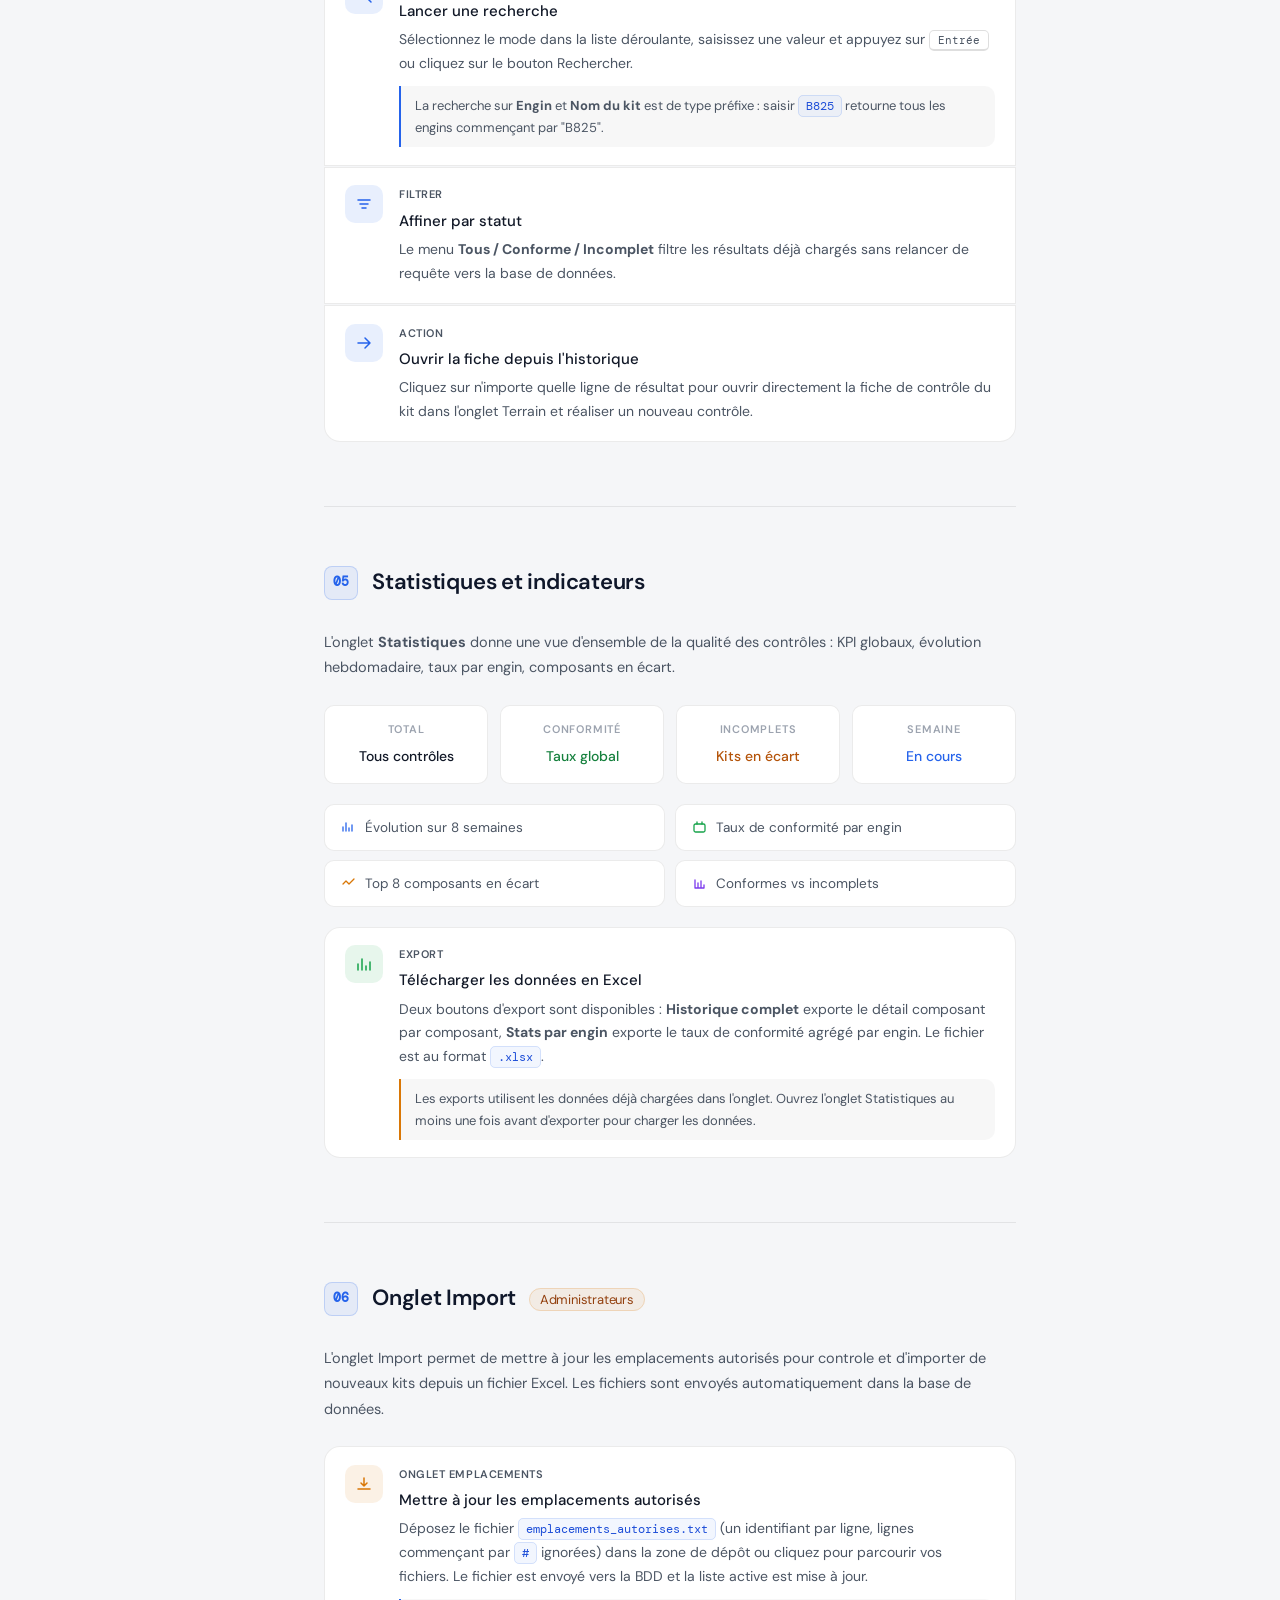
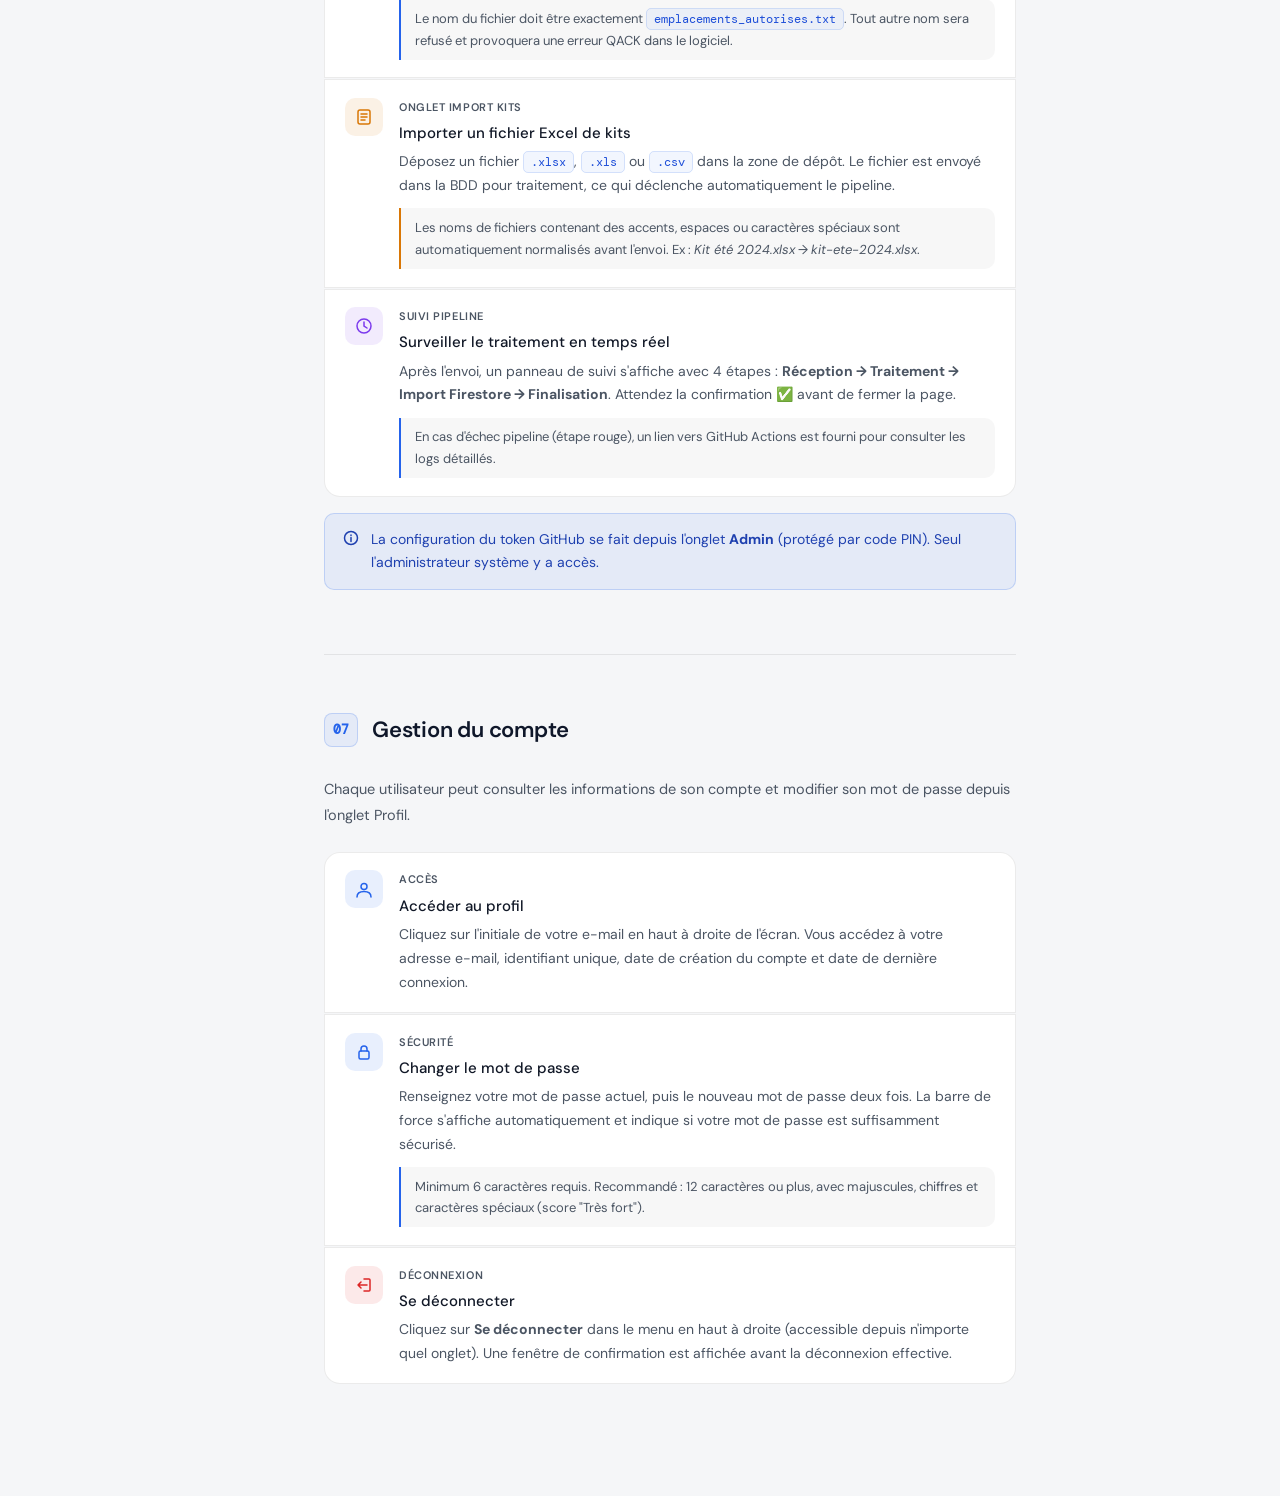
==== commit 6af4aeaf: "Update aide.html" ====
--- a/aide.html
+++ b/aide.html
@@ -625,7 +625,7 @@
         <svg width="12" height="12" viewBox="0 0 12 12" fill="none"><circle cx="6" cy="6" r="5" stroke="currentColor" stroke-width="1.5"/><path d="M6 4v4M6 3v.5" stroke="currentColor" stroke-width="1.5" stroke-linecap="round"/></svg>
         Guide utilisateur
       </div>
-      <h1 class="hero-title">Mode opératoire<br>ComplèteConforme</h1>
+      <h1 class="hero-title">Mode opératoire<br>Complet Conforme</h1>
       <p class="hero-sub">Toutes les étapes pour réaliser un contrôle de conformité de kit, consulter l'historique, analyser les statistiques et administrer l'application.</p>
       <div class="hero-badges">
         <span class="badge badge-blue">
@@ -845,7 +845,7 @@
             <div class="step-body">
               <div class="step-label">Rechercher</div>
               <div class="step-title">Lancer une recherche</div>
-              <div class="step-desc">Sélectionnez le mode dans la liste déroulante, saisissez une valeur et appuyez sur <kbd>Entrée</kbd> ou cliquez sur le bouton Rechercher. Les codes emplacement et kit sont automatiquement convertis en majuscules.</div>
+              <div class="step-desc">Sélectionnez le mode dans la liste déroulante, saisissez une valeur et appuyez sur <kbd>Entrée</kbd> ou cliquez sur le bouton Rechercher.</div>
               <div class="step-note">La recherche sur <strong>Engin</strong> et <strong>Nom du kit</strong> est de type préfixe : saisir <code>B825</code> retourne tous les engins commençant par "B825".</div>
             </div>
           </div>
@@ -962,7 +962,7 @@
             <span style="font-size:13px;font-weight:400;margin-left:8px;background:rgba(217,119,6,.08);color:#92400e;border:1px solid rgba(217,119,6,.2);padding:2px 10px;border-radius:20px;vertical-align:middle">Administrateurs</span>
           </h2>
         </div>
-        <p class="section-lead">L'onglet Import permet de mettre à jour les emplacements autorisés et d'importer de nouveaux kits depuis un fichier Excel. Les fichiers sont envoyés automatiquement vers le dépôt GitHub et déclenchent le pipeline d'intégration.</p>
+        <p class="section-lead">L'onglet Import permet de mettre à jour les emplacements autorisés pour controle et d'importer de nouveaux kits depuis un fichier Excel. Les fichiers sont envoyés automatiquement dans la base de données.</p>
 
         <div class="steps">
           <div class="step">
@@ -974,8 +974,8 @@
             <div class="step-body">
               <div class="step-label">Onglet Emplacements</div>
               <div class="step-title">Mettre à jour les emplacements autorisés</div>
-              <div class="step-desc">Déposez le fichier <code>emplacements_autorises.txt</code> (un identifiant par ligne, lignes commençant par <code>#</code> ignorées) dans la zone de dépôt ou cliquez pour parcourir vos fichiers. Le fichier est envoyé vers GitHub et la liste active est mise à jour.</div>
-              <div class="step-note">Le nom du fichier doit être exactement <code>emplacements_autorises.txt</code>. Tout autre nom sera refusé.</div>
+              <div class="step-desc">Déposez le fichier <code>emplacements_autorises.txt</code> (un identifiant par ligne, lignes commençant par <code>#</code> ignorées) dans la zone de dépôt ou cliquez pour parcourir vos fichiers. Le fichier est envoyé vers la BDD et la liste active est mise à jour.</div>
+              <div class="step-note">Le nom du fichier doit être exactement <code>emplacements_autorises.txt</code>. Tout autre nom sera refusé et provoquera une erreur QACK dans le logiciel. </div>
             </div>
           </div>
 
@@ -989,7 +989,7 @@
             <div class="step-body">
               <div class="step-label">Onglet Import kits</div>
               <div class="step-title">Importer un fichier Excel de kits</div>
-              <div class="step-desc">Déposez un fichier <code>.xlsx</code>, <code>.xls</code> ou <code>.csv</code> dans la zone de dépôt. Le fichier est envoyé dans le dossier <code>imports/pending/</code> du dépôt GitHub, ce qui déclenche automatiquement le pipeline de traitement GitHub Actions.</div>
+              <div class="step-desc">Déposez un fichier <code>.xlsx</code>, <code>.xls</code> ou <code>.csv</code> dans la zone de dépôt. Le fichier est envoyé dans la BDD pour traitement, ce qui déclenche automatiquement le pipeline.</div>
               <div class="step-note note-warn">Les noms de fichiers contenant des accents, espaces ou caractères spéciaux sont automatiquement normalisés avant l'envoi. Ex : <em>Kit été 2024.xlsx</em> → <em>kit-ete-2024.xlsx</em>.</div>
             </div>
           </div>
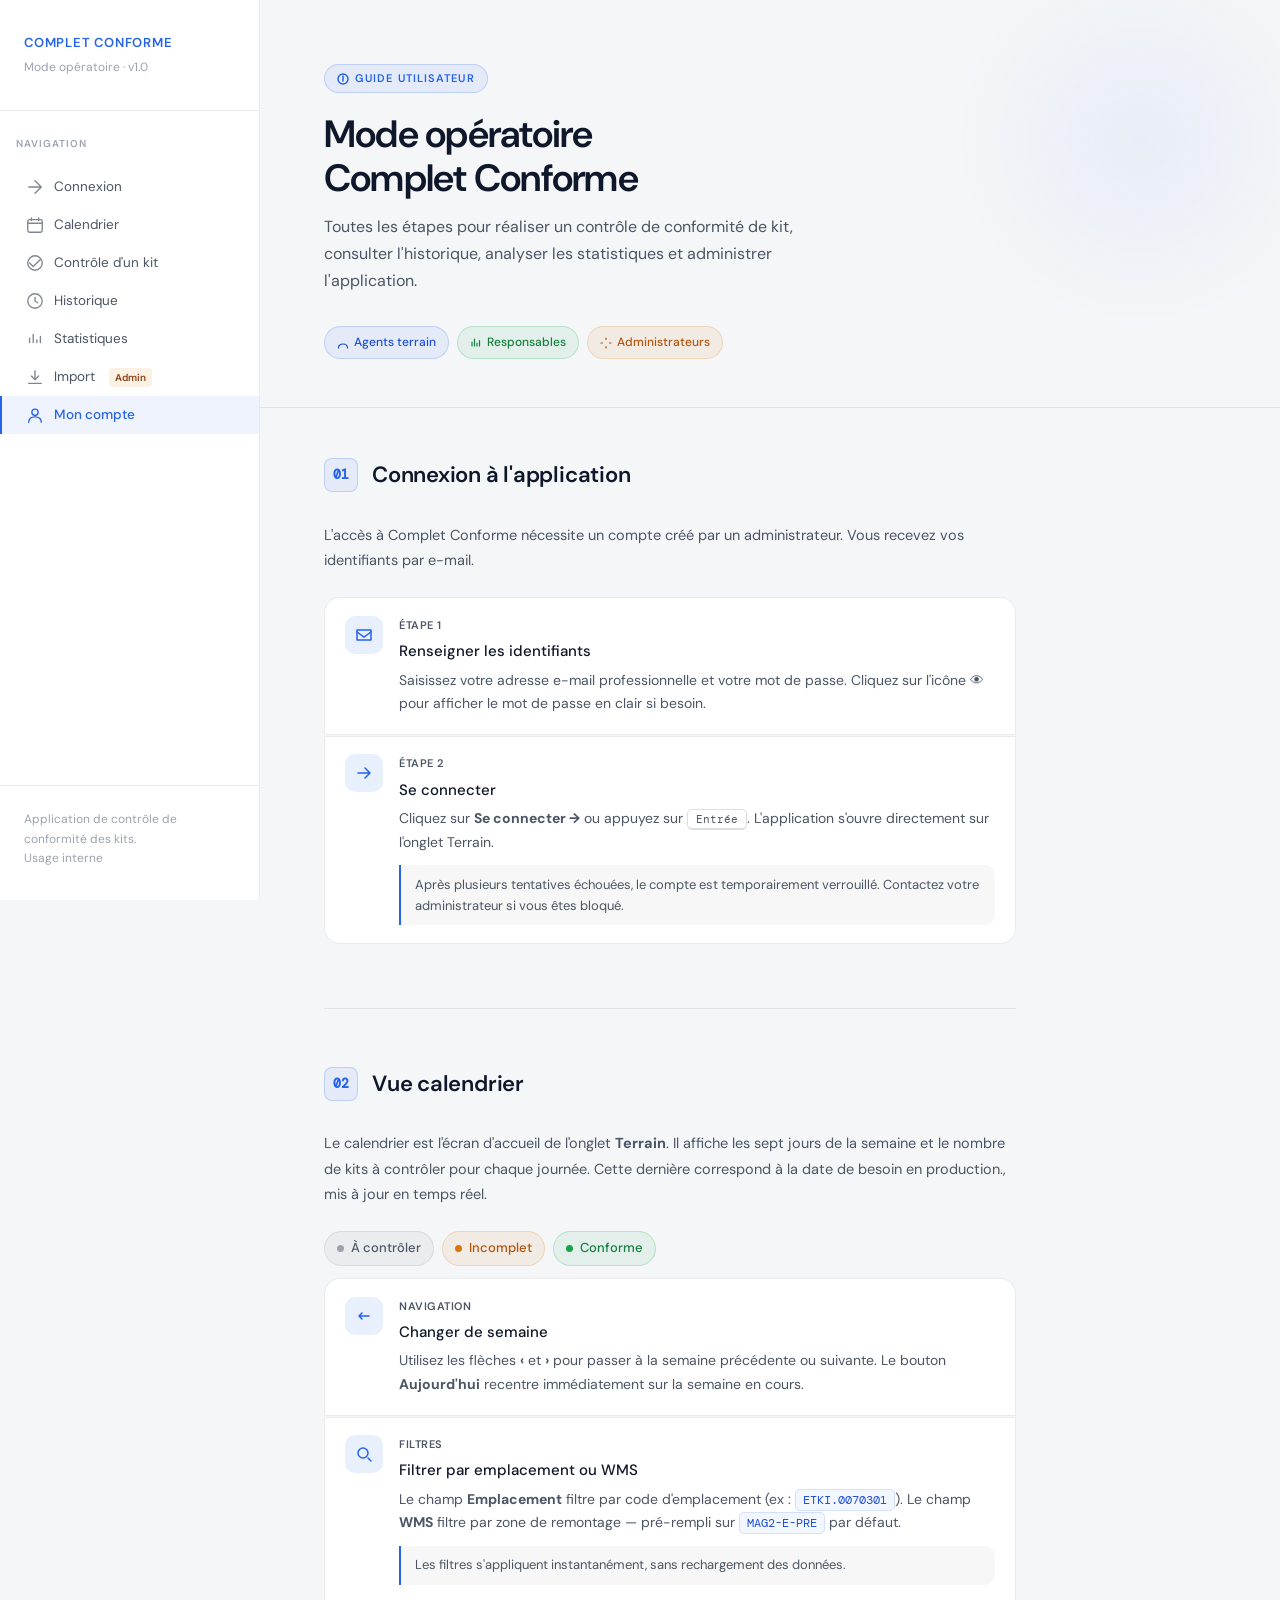
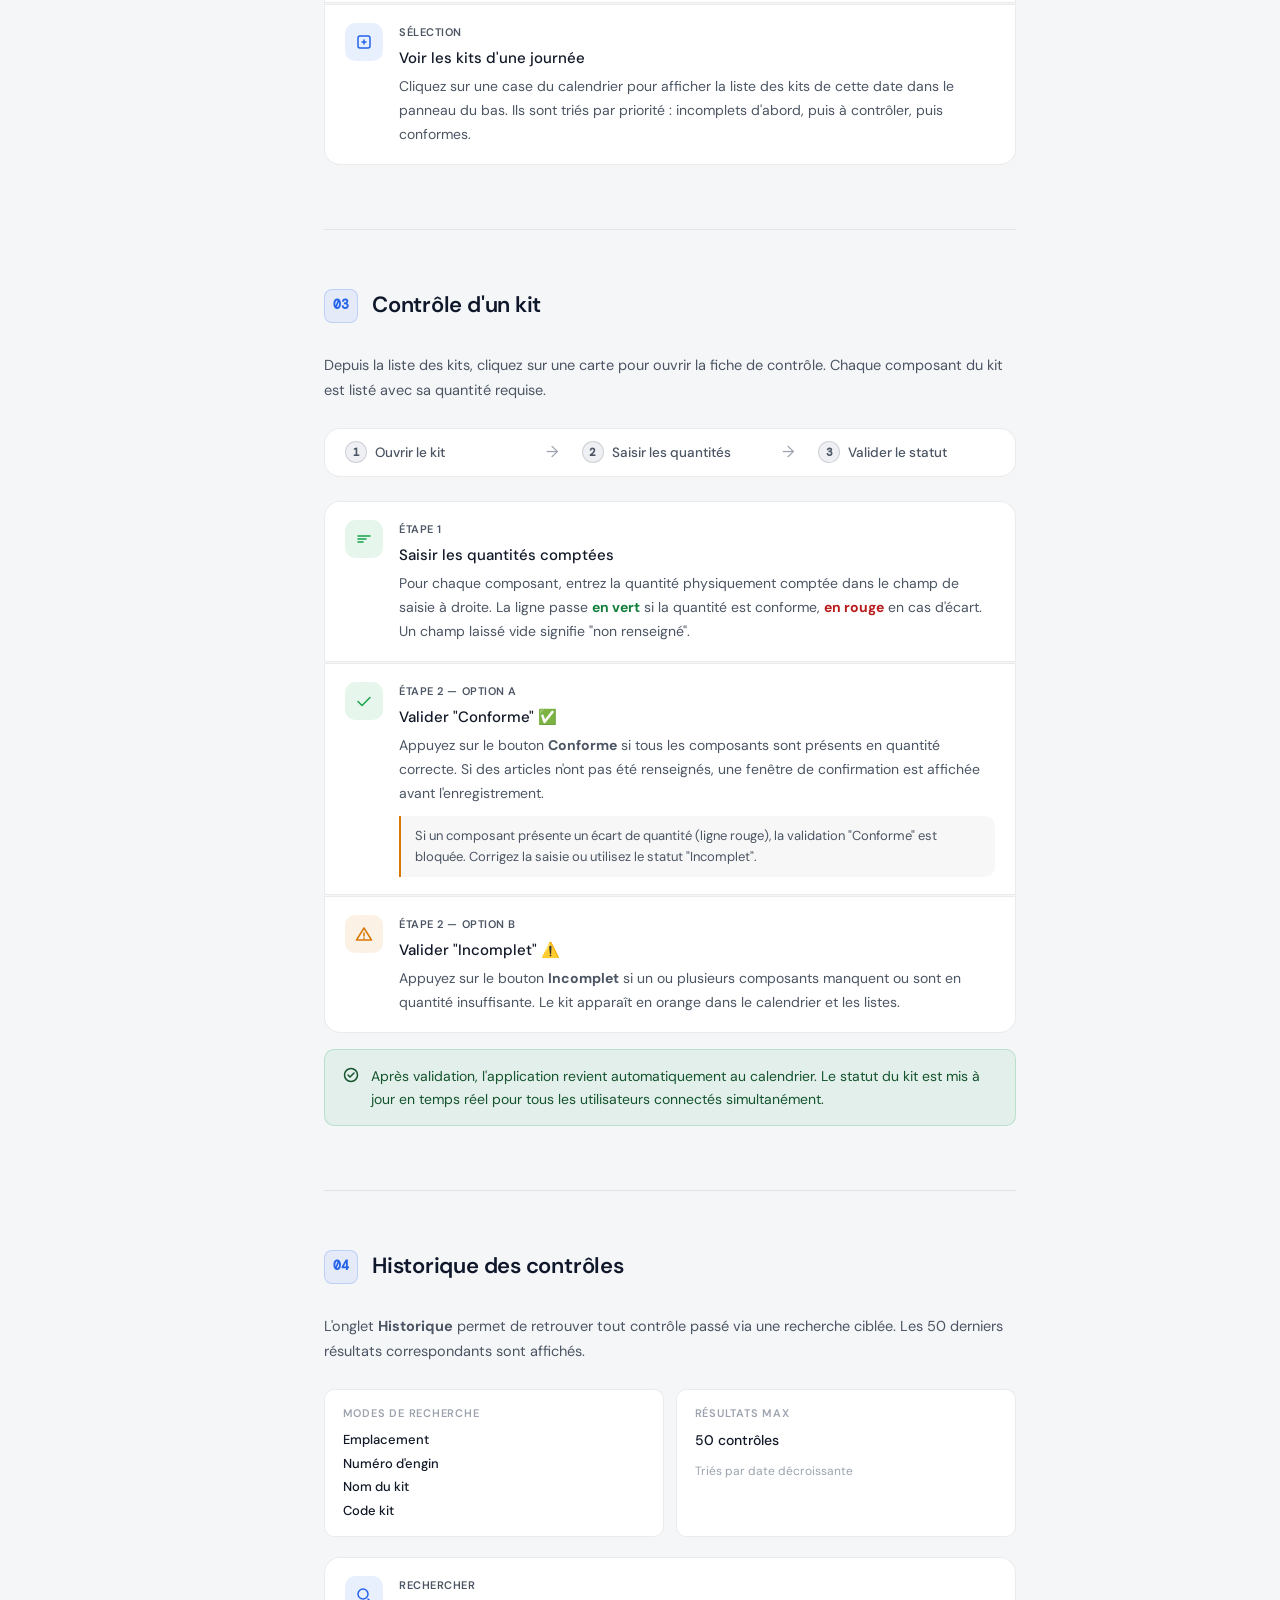
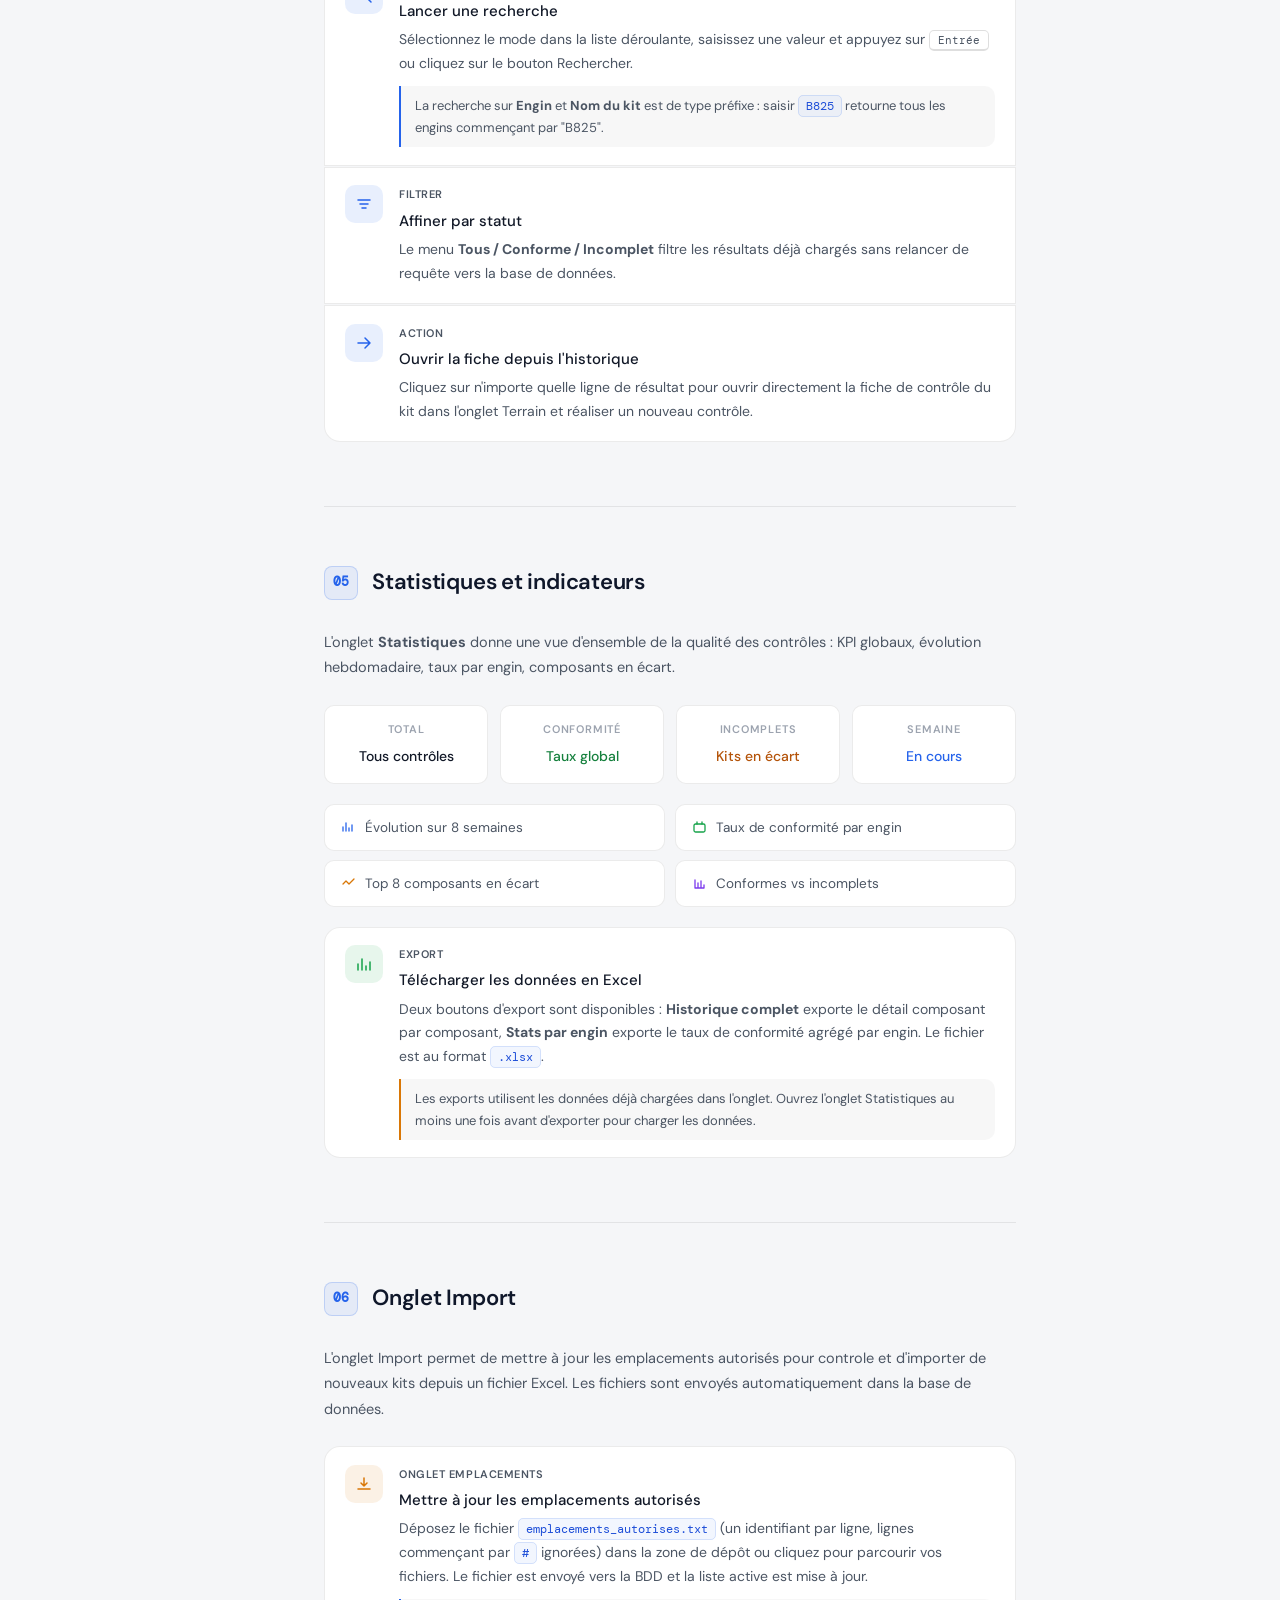
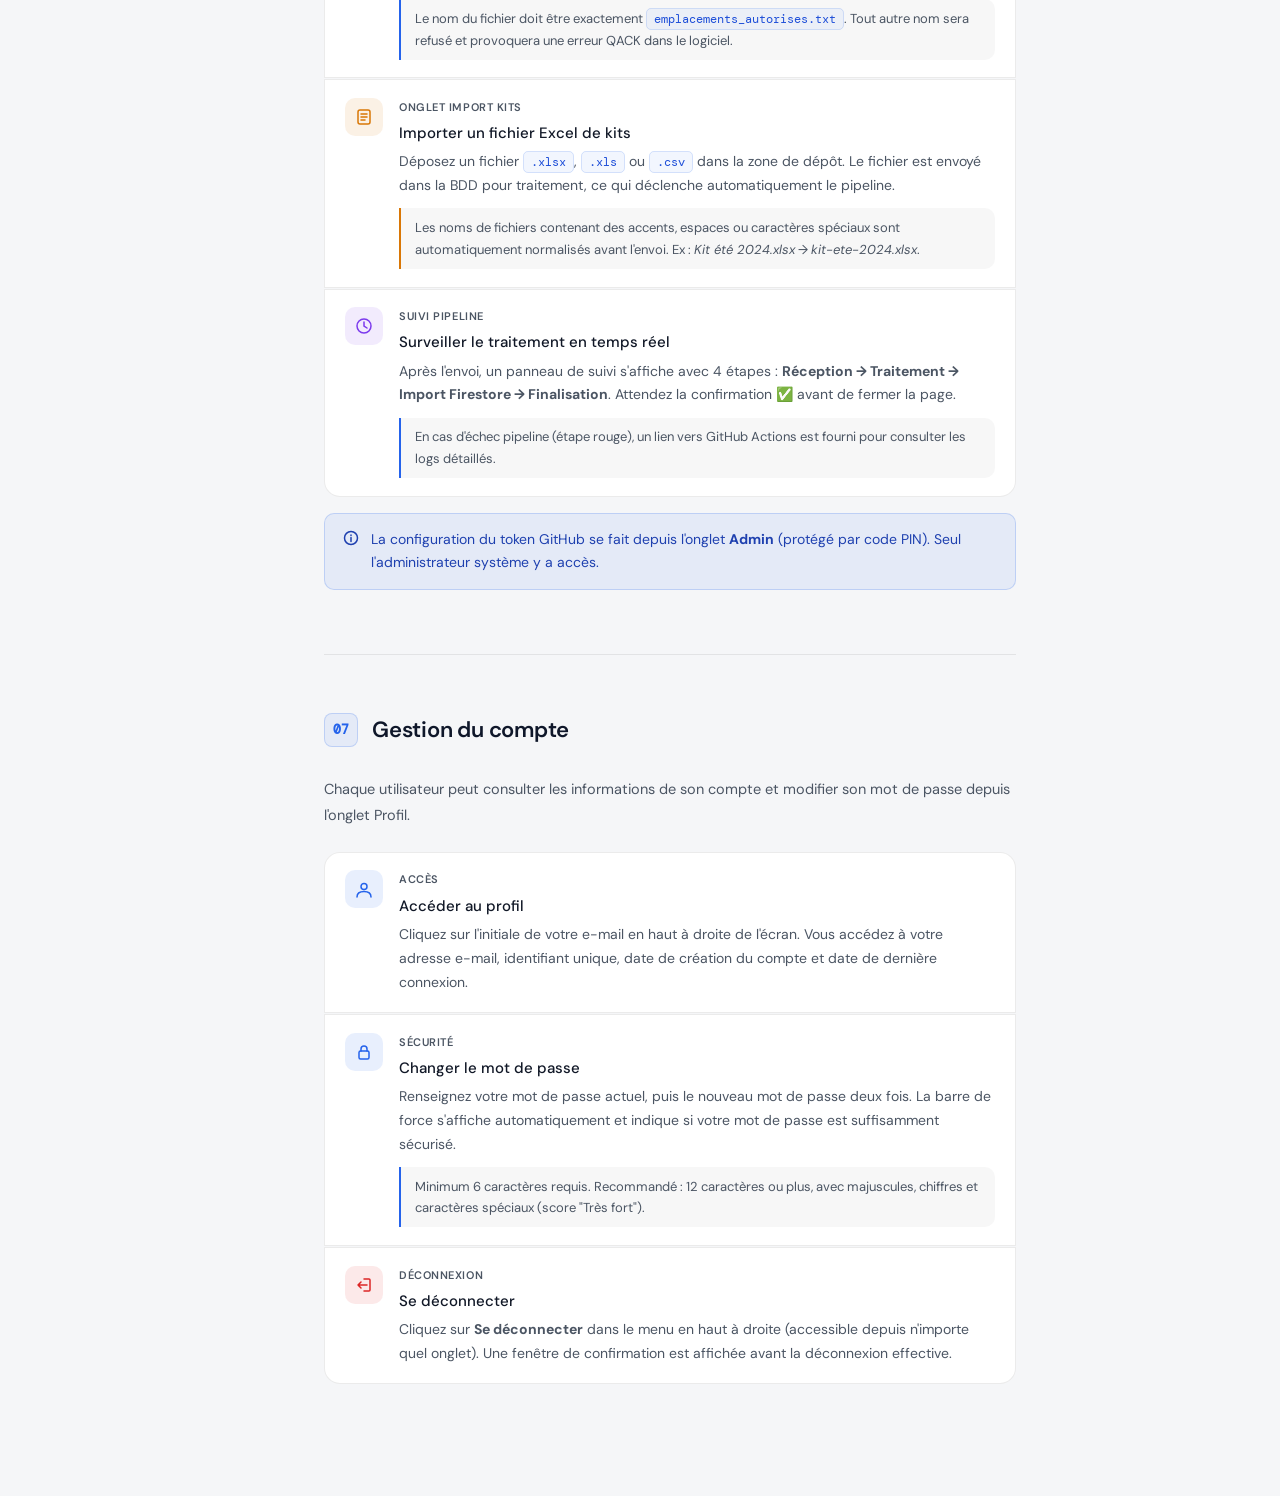
==== commit a328f05a: "Update aide.html" ====
--- a/aide.html
+++ b/aide.html
@@ -959,7 +959,7 @@
           <div class="section-num">06</div>
           <h2 class="section-title">
             Onglet Import
-            <span style="font-size:13px;font-weight:400;margin-left:8px;background:rgba(217,119,6,.08);color:#92400e;border:1px solid rgba(217,119,6,.2);padding:2px 10px;border-radius:20px;vertical-align:middle">Administrateurs</span>
+            
           </h2>
         </div>
         <p class="section-lead">L'onglet Import permet de mettre à jour les emplacements autorisés pour controle et d'importer de nouveaux kits depuis un fichier Excel. Les fichiers sont envoyés automatiquement dans la base de données.</p>
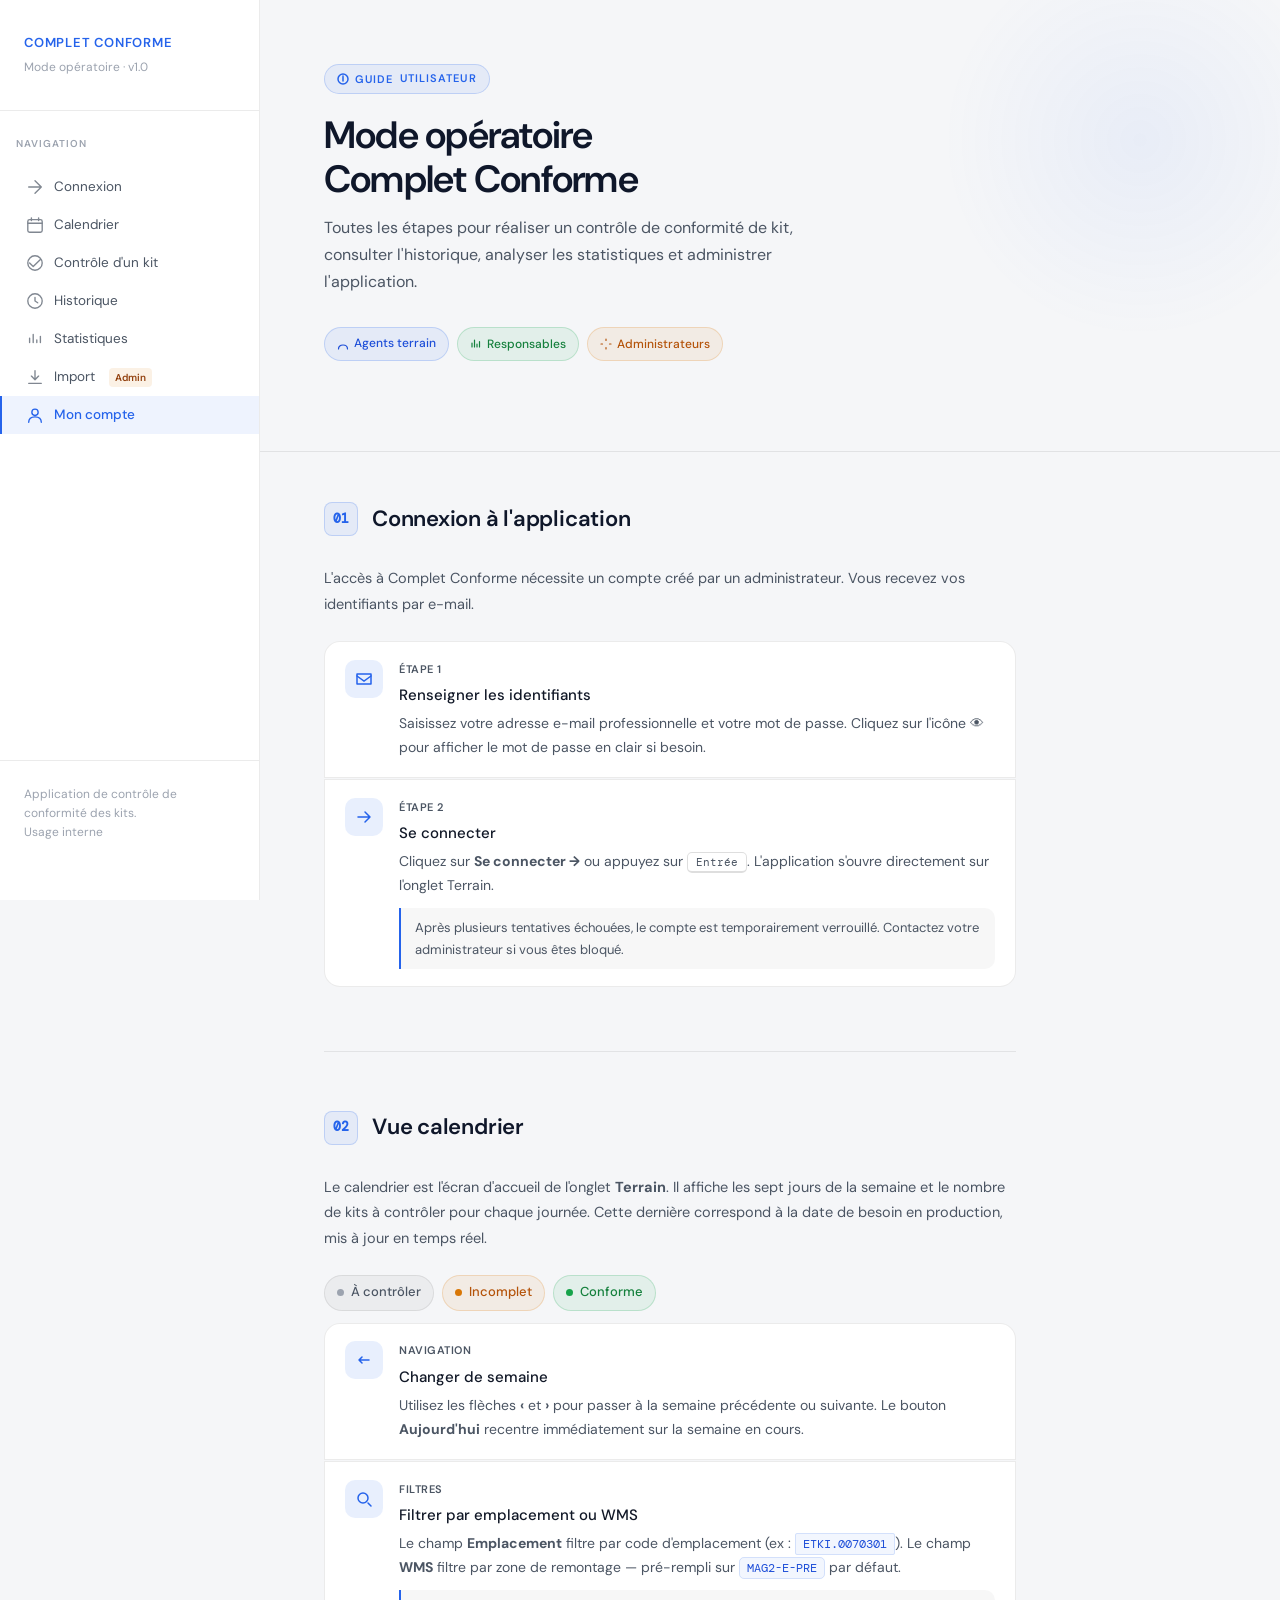
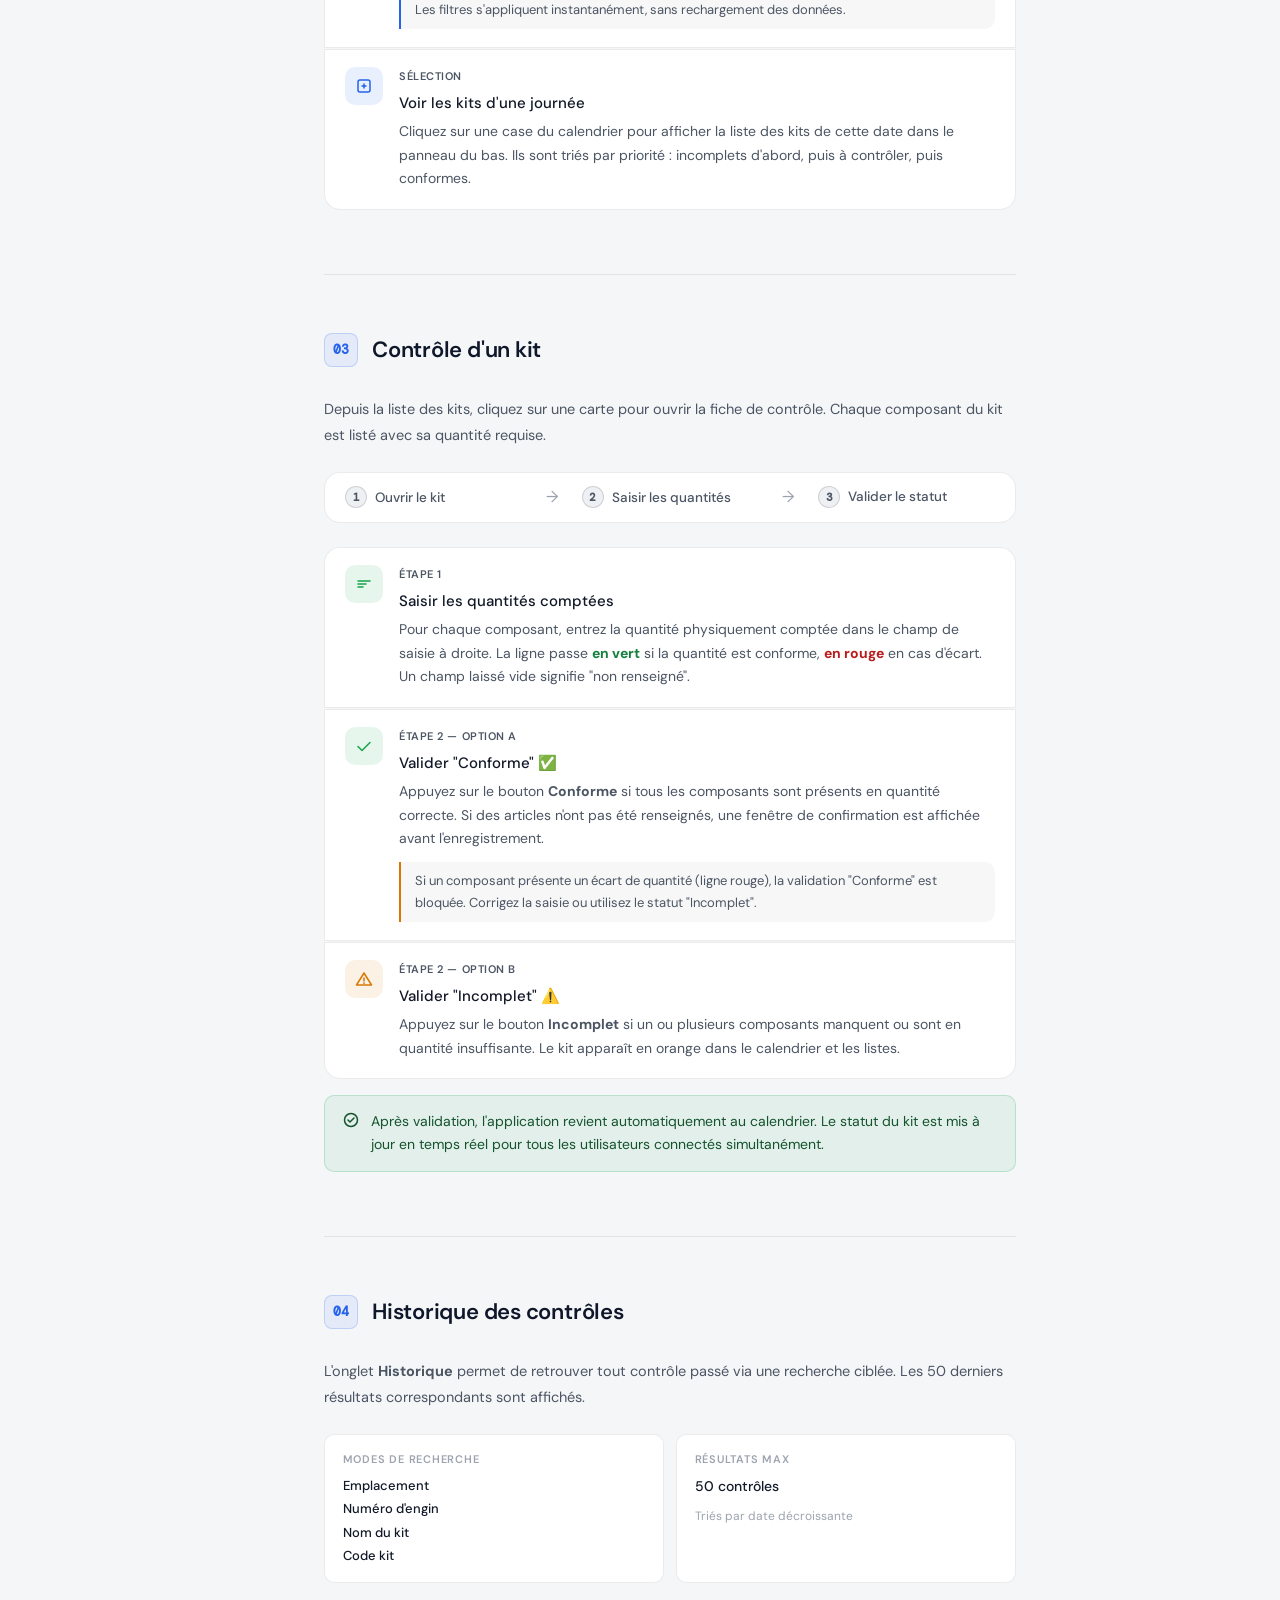
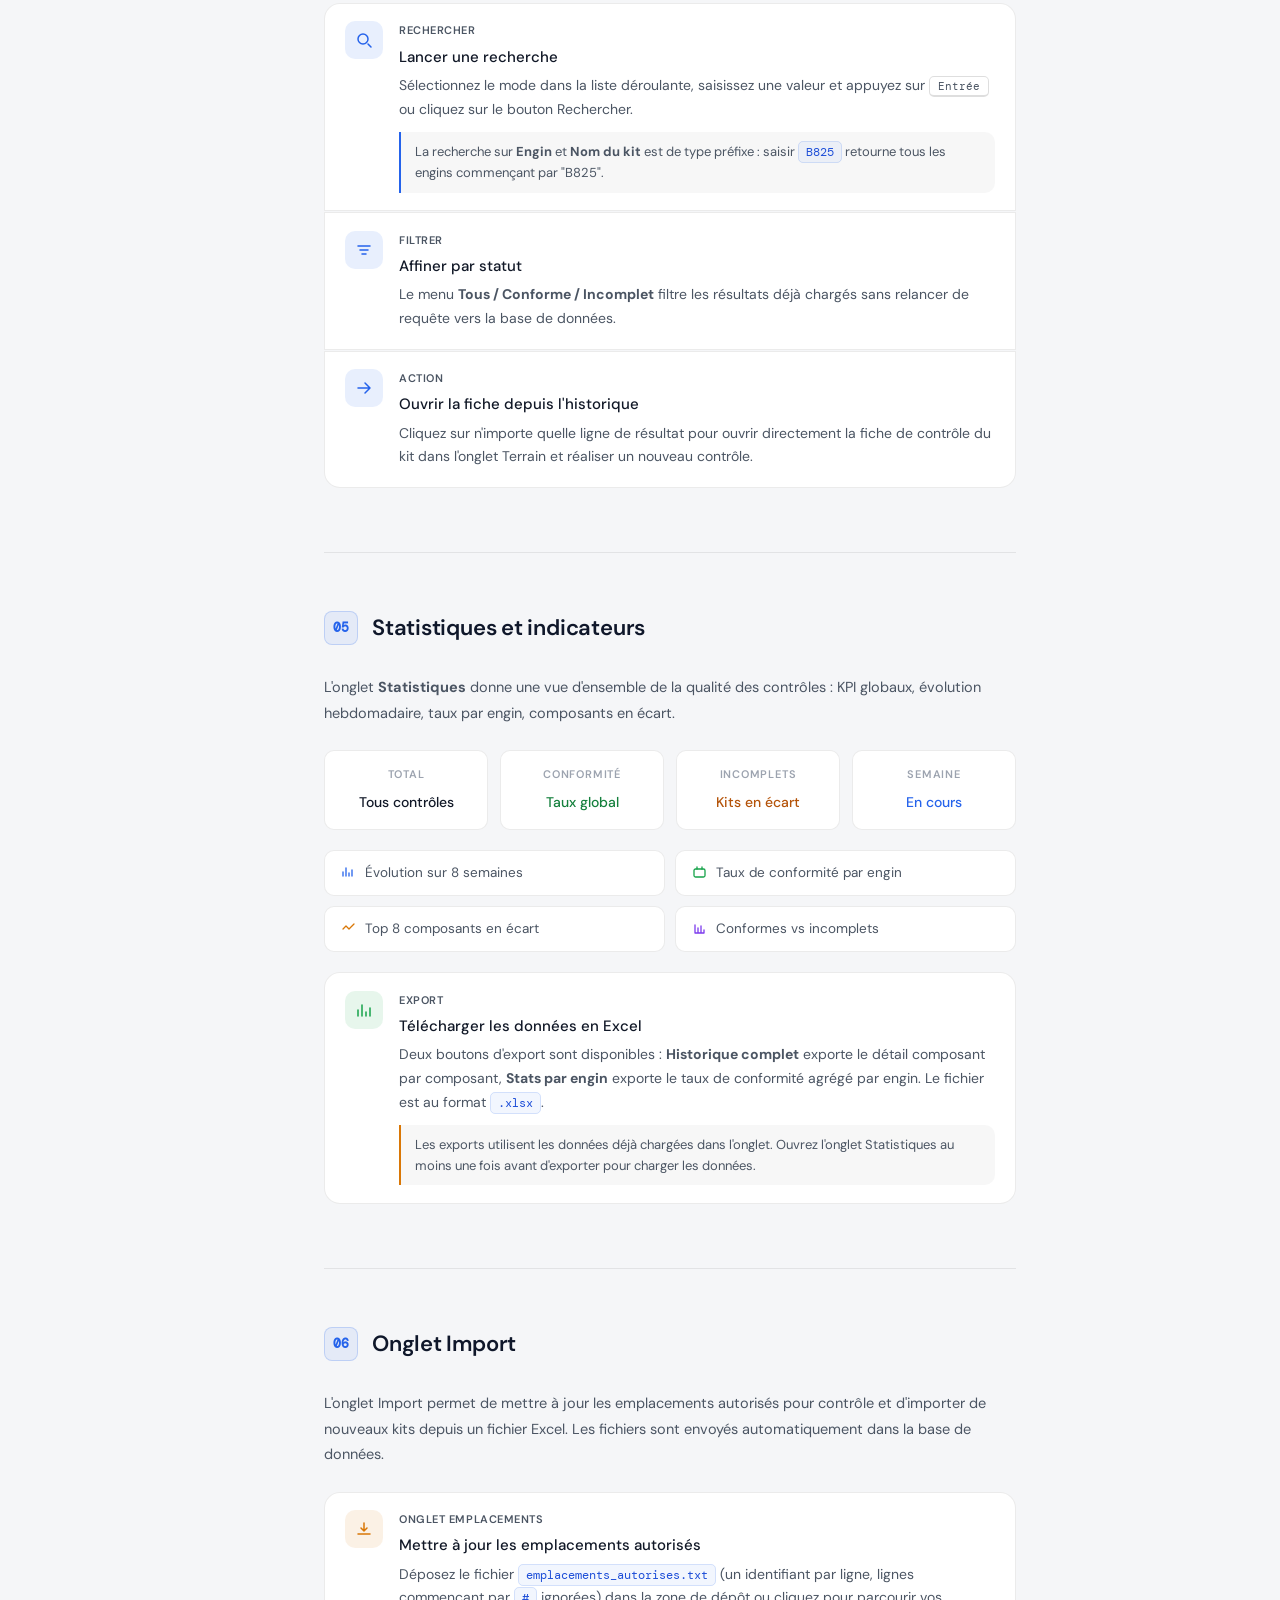
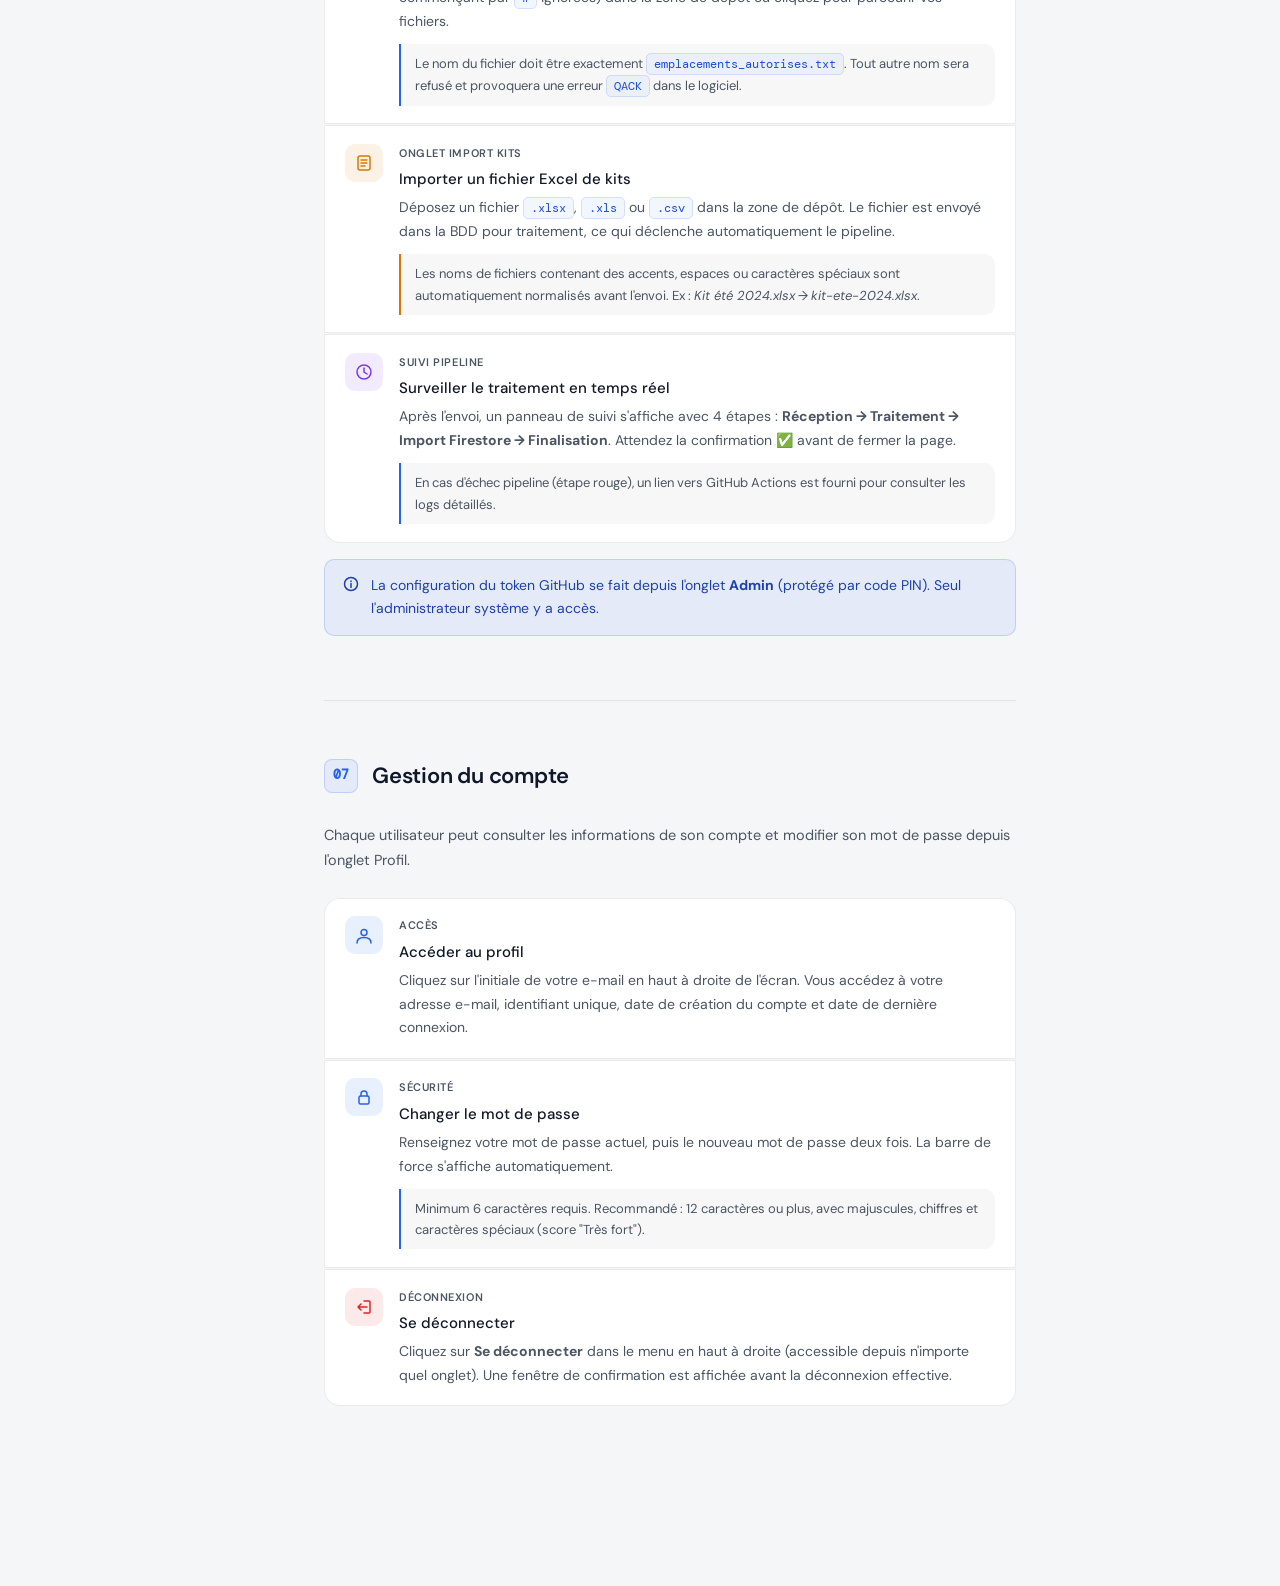
==== commit 1737ae7d: "Update aide.html" ====
--- a/aide.html
+++ b/aide.html
@@ -8,7 +8,6 @@
 <link rel="preconnect" href="https://fonts.gstatic.com" crossorigin>
 <link href="https://fonts.googleapis.com/css2?family=DM+Sans:ital,opsz,wght@0,9..40,300;0,9..40,400;0,9..40,500;0,9..40,600;1,9..40,300&family=DM+Mono:wght@400;500&display=swap" rel="stylesheet">
 <style>
-  /* ── Reset & base ─────────────────────────────────── */
   *, *::before, *::after { box-sizing: border-box; margin: 0; padding: 0; }
 
   :root {
@@ -46,14 +45,13 @@
     min-height: 100vh;
   }
 
-  /* ── Layout ───────────────────────────────────────── */
   .layout {
     display: grid;
     grid-template-columns: 260px 1fr;
     min-height: 100vh;
   }
 
-  /* ── Sidebar ──────────────────────────────────────── */
+  /* ── Sidebar ── */
   .sidebar {
     position: sticky;
     top: 0;
@@ -74,6 +72,7 @@
     padding: 0 1.5rem 2rem;
     border-bottom: 1px solid var(--border);
     margin-bottom: 1.5rem;
+    cursor: default;
   }
 
   .logo-app {
@@ -83,6 +82,7 @@
     text-transform: uppercase;
     color: var(--accent);
     margin-bottom: 2px;
+    user-select: none;
   }
 
   .logo-doc {
@@ -113,10 +113,7 @@
     cursor: pointer;
   }
 
-  .nav-item:hover {
-    color: var(--text);
-    background: rgba(0,0,0,.04);
-  }
+  .nav-item:hover { color: var(--text); background: rgba(0,0,0,.04); }
 
   .nav-item.active {
     color: var(--accent);
@@ -125,13 +122,7 @@
     font-weight: 500;
   }
 
-  .nav-icon {
-    width: 18px;
-    height: 18px;
-    opacity: .7;
-    flex-shrink: 0;
-  }
-
+  .nav-icon { width: 18px; height: 18px; opacity: .7; flex-shrink: 0; }
   .nav-item.active .nav-icon { opacity: 1; }
 
   .sidebar-footer {
@@ -143,13 +134,9 @@
     line-height: 1.6;
   }
 
-  /* ── Main ─────────────────────────────────────────── */
-  .main {
-    padding: 0;
-    overflow-x: hidden;
-  }
-
-  /* ── Hero ─────────────────────────────────────────── */
+  /* ── Main ── */
+  .main { padding: 0; overflow-x: hidden; }
+
   .hero {
     padding: 4rem 4rem 3rem;
     border-bottom: 1px solid var(--border);
@@ -199,11 +186,7 @@
     margin-bottom: 2rem;
   }
 
-  .hero-badges {
-    display: flex;
-    gap: 8px;
-    flex-wrap: wrap;
-  }
+  .hero-badges { display: flex; gap: 8px; flex-wrap: wrap; }
 
   .badge {
     display: inline-flex;
@@ -220,13 +203,8 @@
   .badge-green { color: #15803d; background: rgba(22,163,74,.08); border-color: rgba(22,163,74,.2); }
   .badge-amber { color: #b45309; background: rgba(217,119,6,.08); border-color: rgba(217,119,6,.2); }
 
-  /* ── Content area ─────────────────────────────────── */
-  .content {
-    padding: 3rem 4rem;
-    max-width: 820px;
-  }
-
-  /* ── Section ──────────────────────────────────────── */
+  .content { padding: 3rem 4rem; max-width: 820px; }
+
   .section {
     margin-bottom: 4rem;
     animation: fadeUp .4s ease both;
@@ -245,50 +223,29 @@
   .section:nth-child(6) { animation-delay: .3s; }
   .section:nth-child(7) { animation-delay: .35s; }
 
-  .section-header {
-    display: flex;
-    align-items: center;
-    gap: 14px;
-    margin-bottom: 1.75rem;
-  }
+  .section-header { display: flex; align-items: center; gap: 14px; margin-bottom: 1.75rem; }
 
   .section-num {
-    width: 34px;
-    height: 34px;
+    width: 34px; height: 34px;
     border-radius: 8px;
     background: var(--accent-soft);
     border: 1px solid rgba(37,99,235,.2);
-    display: flex;
-    align-items: center;
-    justify-content: center;
-    font-size: 13px;
-    font-weight: 600;
+    display: flex; align-items: center; justify-content: center;
+    font-size: 13px; font-weight: 600;
     color: var(--accent);
     flex-shrink: 0;
     font-family: var(--mono);
   }
 
-  .section-title {
-    font-size: 22px;
-    font-weight: 600;
-    color: #0f172a;
-    letter-spacing: -.01em;
-  }
-
-  .section-lead {
-    font-size: 14.5px;
-    color: var(--text2);
-    margin-bottom: 1.5rem;
-    line-height: 1.75;
-  }
-
-  /* ── Step cards ───────────────────────────────────── */
+  .section-title { font-size: 22px; font-weight: 600; color: #0f172a; letter-spacing: -.01em; }
+
+  .section-lead { font-size: 14.5px; color: var(--text2); margin-bottom: 1.5rem; line-height: 1.75; }
+
+  /* ── Steps ── */
   .steps { display: flex; flex-direction: column; gap: 1px; }
 
   .step {
-    display: flex;
-    gap: 16px;
-    align-items: flex-start;
+    display: flex; gap: 16px; align-items: flex-start;
     background: var(--bg2);
     border: 1px solid var(--border);
     padding: 1.1rem 1.25rem;
@@ -298,52 +255,31 @@
   .step:first-child { border-radius: var(--radius-lg) var(--radius-lg) 0 0; }
   .step:last-child  { border-radius: 0 0 var(--radius-lg) var(--radius-lg); }
   .step:only-child  { border-radius: var(--radius-lg); }
-
-  .step:hover {
-    background: var(--bg3);
-    border-color: var(--border-med);
-  }
+  .step:hover { background: var(--bg3); border-color: var(--border-med); }
 
   .step-icon-wrap {
-    width: 38px;
-    height: 38px;
+    width: 38px; height: 38px;
     border-radius: var(--radius);
-    display: flex;
-    align-items: center;
-    justify-content: center;
+    display: flex; align-items: center; justify-content: center;
     flex-shrink: 0;
   }
 
-  .icon-blue   { background: rgba(37,99,235,.1);   }
-  .icon-green  { background: rgba(22,163,74,.1);   }
-  .icon-amber  { background: rgba(217,119,6,.1);   }
-  .icon-red    { background: rgba(220,38,38,.1);   }
-  .icon-purple { background: rgba(124,58,237,.1);  }
+  .icon-blue   { background: rgba(37,99,235,.1); }
+  .icon-green  { background: rgba(22,163,74,.1); }
+  .icon-amber  { background: rgba(217,119,6,.1); }
+  .icon-red    { background: rgba(220,38,38,.1); }
+  .icon-purple { background: rgba(124,58,237,.1); }
 
   .step-body { flex: 1; min-width: 0; }
 
   .step-label {
-    font-size: 13px;
-    font-weight: 600;
-    color: var(--text2);
-    margin-bottom: 3px;
-    text-transform: uppercase;
-    letter-spacing: .05em;
-    font-size: 11px;
-  }
-
-  .step-title {
-    font-size: 15px;
-    font-weight: 500;
-    color: var(--text);
-    margin-bottom: 4px;
-  }
-
-  .step-desc {
-    font-size: 14px;
-    color: var(--text2);
-    line-height: 1.7;
-  }
+    font-size: 11px; font-weight: 600;
+    color: var(--text2); margin-bottom: 3px;
+    text-transform: uppercase; letter-spacing: .05em;
+  }
+
+  .step-title { font-size: 15px; font-weight: 500; color: var(--text); margin-bottom: 4px; }
+  .step-desc  { font-size: 14px; color: var(--text2); line-height: 1.7; }
 
   .step-note {
     margin-top: .65rem;
@@ -351,62 +287,48 @@
     background: rgba(0,0,0,.03);
     border-left: 2px solid var(--accent);
     border-radius: 0 var(--radius) var(--radius) 0;
-    font-size: 13px;
-    color: var(--text2);
-    line-height: 1.65;
-  }
-
-  .step-note.note-warn  { border-left-color: var(--amber); }
-  .step-note.note-ok    { border-left-color: var(--green); }
-
-  /* ── Info boxes ───────────────────────────────────── */
+    font-size: 13px; color: var(--text2); line-height: 1.65;
+  }
+
+  .step-note.note-warn { border-left-color: var(--amber); }
+  .step-note.note-ok   { border-left-color: var(--green); }
+
+  /* ── Info boxes ── */
   .info-box {
-    display: flex;
-    gap: 12px;
-    align-items: flex-start;
+    display: flex; gap: 12px; align-items: flex-start;
     padding: .9rem 1.1rem;
     border-radius: var(--radius);
     border: 1px solid;
-    font-size: 14px;
-    line-height: 1.65;
+    font-size: 14px; line-height: 1.65;
     margin-bottom: 1rem;
   }
 
   .info-box svg { flex-shrink: 0; margin-top: 2px; }
 
-  .box-warn  { background: var(--amber-soft); border-color: rgba(217,119,6,.2);  color: #92400e; }
-  .box-ok    { background: var(--green-soft);  border-color: rgba(22,163,74,.2);   color: #14532d; }
-  .box-info  { background: var(--accent-soft); border-color: rgba(37,99,235,.2);   color: #1e40af; }
-
-  /* ── Status pills ─────────────────────────────────── */
+  .box-warn { background: var(--amber-soft); border-color: rgba(217,119,6,.2);  color: #92400e; }
+  .box-ok   { background: var(--green-soft);  border-color: rgba(22,163,74,.2);   color: #14532d; }
+  .box-info { background: var(--accent-soft); border-color: rgba(37,99,235,.2);   color: #1e40af; }
+
+  /* ── Pills ── */
   .status-row { display: flex; gap: 8px; flex-wrap: wrap; margin: .75rem 0; }
 
   .pill {
-    display: inline-flex;
-    align-items: center;
-    gap: 7px;
-    font-size: 13px;
-    font-weight: 500;
-    padding: 5px 12px;
-    border-radius: 20px;
-    border: 1px solid;
+    display: inline-flex; align-items: center; gap: 7px;
+    font-size: 13px; font-weight: 500;
+    padding: 5px 12px; border-radius: 20px; border: 1px solid;
   }
 
   .pill-dot { width: 7px; height: 7px; border-radius: 50%; flex-shrink: 0; }
-  .pill-green  { color: #15803d; background: rgba(22,163,74,.08);  border-color: rgba(22,163,74,.2); }
-  .pill-amber  { color: #b45309; background: rgba(217,119,6,.08);   border-color: rgba(217,119,6,.2); }
-  .pill-gray   { color: var(--text2); background: rgba(0,0,0,.04); border-color: var(--border); }
-
-  .dot-green  { background: var(--green); }
-  .dot-amber  { background: var(--amber); }
-  .dot-gray   { background: var(--text3); }
-
-  /* ── Flow ─────────────────────────────────────────── */
+  .pill-green { color: #15803d; background: rgba(22,163,74,.08);  border-color: rgba(22,163,74,.2); }
+  .pill-amber { color: #b45309; background: rgba(217,119,6,.08);   border-color: rgba(217,119,6,.2); }
+  .pill-gray  { color: var(--text2); background: rgba(0,0,0,.04); border-color: var(--border); }
+  .dot-green { background: var(--green); }
+  .dot-amber { background: var(--amber); }
+  .dot-gray  { background: var(--text3); }
+
+  /* ── Flow ── */
   .flow {
-    display: flex;
-    align-items: center;
-    gap: 0;
-    flex-wrap: wrap;
+    display: flex; align-items: center; gap: 0; flex-wrap: wrap;
     margin: 1rem 0 1.5rem;
     background: var(--bg2);
     border: 1px solid var(--border);
@@ -415,15 +337,10 @@
   }
 
   .flow-step {
-    display: flex;
-    align-items: center;
-    gap: 8px;
+    display: flex; align-items: center; gap: 8px;
     padding: .75rem 1.25rem;
-    font-size: 13.5px;
-    font-weight: 500;
-    color: var(--text2);
-    flex: 1;
-    min-width: 120px;
+    font-size: 13.5px; font-weight: 500; color: var(--text2);
+    flex: 1; min-width: 120px;
   }
 
   .flow-step span.num {
@@ -434,25 +351,13 @@
     display: flex; align-items: center; justify-content: center;
     font-size: 11px;
     font-family: var(--mono);
-    font-weight: 600;
-    color: var(--text2);
-    flex-shrink: 0;
-  }
-
-  .flow-arrow {
-    color: var(--text3);
-    font-size: 16px;
-    padding: 0 .25rem;
-    flex-shrink: 0;
-  }
-
-  /* ── Info grid ────────────────────────────────────── */
-  .info-grid {
-    display: grid;
-    grid-template-columns: 1fr 1fr;
-    gap: .75rem;
-    margin-bottom: 1.25rem;
-  }
+    font-weight: 600; color: var(--text2); flex-shrink: 0;
+  }
+
+  .flow-arrow { color: var(--text3); font-size: 16px; padding: 0 .25rem; flex-shrink: 0; }
+
+  /* ── Info grid ── */
+  .info-grid { display: grid; grid-template-columns: 1fr 1fr; gap: .75rem; margin-bottom: 1.25rem; }
 
   .info-card {
     background: var(--bg2);
@@ -462,80 +367,266 @@
   }
 
   .info-card-label {
-    font-size: 11px;
-    font-weight: 600;
-    letter-spacing: .07em;
-    text-transform: uppercase;
-    color: var(--text3);
-    margin-bottom: 5px;
-  }
-
-  .info-card-value {
-    font-size: 14px;
-    font-weight: 500;
-    color: var(--text);
-  }
-
-  /* ── Feature list ─────────────────────────────────── */
-  .feature-list {
-    display: grid;
-    grid-template-columns: 1fr 1fr;
-    gap: .6rem;
-    margin-bottom: 1.25rem;
-  }
+    font-size: 11px; font-weight: 600;
+    letter-spacing: .07em; text-transform: uppercase;
+    color: var(--text3); margin-bottom: 5px;
+  }
+
+  .info-card-value { font-size: 14px; font-weight: 500; color: var(--text); }
+
+  /* ── Feature list ── */
+  .feature-list { display: grid; grid-template-columns: 1fr 1fr; gap: .6rem; margin-bottom: 1.25rem; }
 
   .feature-item {
-    display: flex;
-    align-items: center;
-    gap: 9px;
+    display: flex; align-items: center; gap: 9px;
     background: var(--bg2);
     border: 1px solid var(--border);
     border-radius: var(--radius);
     padding: .65rem 1rem;
-    font-size: 13.5px;
-    color: var(--text2);
+    font-size: 13.5px; color: var(--text2);
   }
 
   .feature-item svg { flex-shrink: 0; }
 
-  /* ── Code ─────────────────────────────────────────── */
   code {
-    font-family: var(--mono);
-    font-size: 12px;
+    font-family: var(--mono); font-size: 12px;
     background: rgba(37,99,235,.06);
     border: 1px solid rgba(37,99,235,.15);
-    padding: 2px 7px;
-    border-radius: 5px;
-    color: #1d4ed8;
+    padding: 2px 7px; border-radius: 5px; color: #1d4ed8;
   }
 
   kbd {
-    font-family: var(--mono);
-    font-size: 11px;
+    font-family: var(--mono); font-size: 11px;
     background: #fff;
     border: 1px solid var(--border-med);
     border-bottom: 2px solid var(--border-med);
-    padding: 2px 8px;
-    border-radius: 5px;
-    color: var(--text2);
-  }
-
-  /* ── Divider ──────────────────────────────────────── */
+    padding: 2px 8px; border-radius: 5px; color: var(--text2);
+  }
+
   .divider { height: 1px; background: var(--border); margin: 0 0 3.5rem; }
 
-  /* ── Scroll progress bar ──────────────────────────── */
   .progress-bar {
-    position: fixed;
-    top: 0; left: 0;
-    height: 2px;
-    background: var(--accent);
-    z-index: 100;
-    width: 0%;
+    position: fixed; top: 0; left: 0;
+    height: 2px; background: var(--accent);
+    z-index: 100; width: 0%;
     transition: width .1s;
     box-shadow: 0 0 10px var(--accent-glow);
   }
 
-  /* ── Mobile ───────────────────────────────────────── */
+  /* ─────────────────────────────────────────────── */
+  /* ── EASTER EGGS & HIDDEN ELEMENTS ───────────── */
+  /* ─────────────────────────────────────────────── */
+
+  /* Mot à double sens : tooltip sur hover */
+  .double-sens {
+    cursor: help;
+    position: relative;
+    border-bottom: 1px dashed transparent;
+    transition: border-color .2s;
+  }
+
+  .double-sens:hover {
+    border-bottom-color: var(--accent);
+  }
+
+  .double-sens::after {
+    content: attr(data-secret);
+    position: absolute;
+    bottom: calc(100% + 6px);
+    left: 50%;
+    transform: translateX(-50%) translateY(4px);
+    background: #0f172a;
+    color: #e2e8f0;
+    font-size: 11.5px;
+    font-family: var(--mono);
+    padding: 5px 10px;
+    border-radius: 6px;
+    white-space: nowrap;
+    opacity: 0;
+    pointer-events: none;
+    transition: opacity .2s, transform .2s;
+    z-index: 50;
+  }
+
+  .double-sens:hover::after {
+    opacity: 1;
+    transform: translateX(-50%) translateY(0);
+  }
+
+  /* Lien invisible — visible uniquement au survol de la zone parent */
+  .ghost-link {
+    color: inherit;
+    text-decoration: none;
+    border-bottom: 1px solid transparent;
+    transition: border-color .2s, color .2s;
+  }
+
+  .ghost-link:hover {
+    color: var(--accent);
+    border-bottom-color: var(--accent);
+  }
+
+  /* Lettre piège — cliquable, invisible */
+  .trap-char {
+    cursor: pointer;
+    border-radius: 2px;
+    transition: background .15s;
+  }
+
+  .trap-char:hover {
+    background: rgba(37,99,235,.12);
+  }
+
+  /* Texte fantôme — invisible jusqu'au select/survol */
+  .phantom-text {
+    color: transparent;
+    user-select: text;
+    font-family: var(--mono);
+    font-size: 11px;
+    letter-spacing: .05em;
+    transition: color .3s;
+  }
+
+  .phantom-text:hover {
+    color: var(--text3);
+  }
+
+  /* Séquence chiffrée (style radio) */
+  .cipher-line {
+    font-family: var(--mono);
+    font-size: 11px;
+    color: transparent;
+    letter-spacing: .15em;
+    cursor: default;
+    transition: color .4s;
+  }
+
+  .cipher-line:hover {
+    color: rgba(37,99,235,.25);
+  }
+
+  /* Logo cliquable x3 */
+  .logo-app {
+    cursor: pointer;
+  }
+
+  /* Panneau secret débloqué */
+  #secret-panel {
+    display: none;
+    position: fixed;
+    bottom: 24px; right: 24px;
+    width: 280px;
+    background: #0f172a;
+    border: 1px solid rgba(37,99,235,.4);
+    border-radius: 12px;
+    padding: 1.25rem 1.5rem;
+    z-index: 200;
+    box-shadow: 0 8px 32px rgba(0,0,0,.3), 0 0 0 1px rgba(37,99,235,.1);
+    animation: slideIn .35s ease;
+    color: #94a3b8;
+    font-size: 13px;
+    font-family: var(--mono);
+    line-height: 1.7;
+  }
+
+  @keyframes slideIn {
+    from { opacity: 0; transform: translateY(12px); }
+    to   { opacity: 1; transform: translateY(0); }
+  }
+
+  #secret-panel .sp-title {
+    font-size: 11px;
+    color: #3b82f6;
+    letter-spacing: .12em;
+    text-transform: uppercase;
+    margin-bottom: .75rem;
+    display: flex; align-items: center; gap: 7px;
+  }
+
+  #secret-panel .sp-close {
+    position: absolute; top: 10px; right: 12px;
+    font-size: 16px; cursor: pointer; color: #475569;
+    background: none; border: none;
+    transition: color .15s;
+  }
+
+  #secret-panel .sp-close:hover { color: #94a3b8; }
+
+  #secret-panel code {
+    font-size: 11px;
+    background: rgba(37,99,235,.15);
+    border-color: rgba(37,99,235,.3);
+    color: #60a5fa;
+  }
+
+  /* Toast notification */
+  .toast {
+    position: fixed;
+    bottom: 24px; left: 50%;
+    transform: translateX(-50%) translateY(0);
+    background: #0f172a;
+    color: #94a3b8;
+    font-size: 12px;
+    font-family: var(--mono);
+    padding: 7px 16px;
+    border-radius: 20px;
+    border: 1px solid rgba(255,255,255,.08);
+    z-index: 300;
+    opacity: 0;
+    transition: opacity .3s;
+    pointer-events: none;
+    white-space: nowrap;
+  }
+
+  .toast.show { opacity: 1; }
+
+  /* Konami overlay */
+  #konami-overlay {
+    display: none;
+    position: fixed; inset: 0;
+    background: rgba(0,0,0,.9);
+    z-index: 400;
+    align-items: center; justify-content: center;
+    flex-direction: column;
+    gap: 1rem;
+  }
+
+  #konami-overlay.active { display: flex; }
+
+  #konami-overlay h2 {
+    font-family: var(--mono);
+    font-size: 13px;
+    letter-spacing: .2em;
+    color: #3b82f6;
+    text-transform: uppercase;
+  }
+
+  #konami-overlay p {
+    font-family: var(--mono);
+    font-size: 12px;
+    color: #475569;
+    text-align: center;
+    max-width: 340px;
+    line-height: 2;
+  }
+
+  #konami-overlay button {
+    margin-top: .5rem;
+    background: none;
+    border: 1px solid #1e3a5f;
+    color: #3b82f6;
+    font-family: var(--mono);
+    font-size: 11px;
+    letter-spacing: .1em;
+    padding: 6px 18px;
+    border-radius: 6px;
+    cursor: pointer;
+    transition: background .2s;
+  }
+
+  #konami-overlay button:hover { background: rgba(37,99,235,.12); }
+
+  /* ── Mobile ── */
   @media (max-width: 768px) {
     .layout { grid-template-columns: 1fr; }
     .sidebar { position: static; height: auto; }
@@ -551,13 +642,41 @@
 
 <div class="progress-bar" id="progress"></div>
 
+<!-- TOAST -->
+<div class="toast" id="toast"></div>
+
+<!-- KONAMI OVERLAY -->
+<div id="konami-overlay">
+  <h2>// ACCÈS NIVEAU 2 //</h2>
+  <p>
+    Protocole <code style="font-family:monospace;font-size:11px;color:#60a5fa">QACK-OVERRIDE</code> activé.<br>
+    Bienvenue, opérateur de niveau 2.<br>
+    Tous les mouvements sont enregistrés.<br>
+    <span style="color:#1e3a5f">— Système de surveillance actif —</span>
+  </p>
+  <button onclick="document.getElementById('konami-overlay').classList.remove('active')">[ FERMER ]</button>
+</div>
+
+<!-- SECRET PANEL -->
+<div id="secret-panel">
+  <button class="sp-close" onclick="document.getElementById('secret-panel').style.display='none'">✕</button>
+  <div class="sp-title">
+    <svg width="10" height="10" viewBox="0 0 10 10"><circle cx="5" cy="5" r="4" fill="#3b82f6" opacity=".3"/><circle cx="5" cy="5" r="2" fill="#3b82f6"/></svg>
+    CANAL INTERNE
+  </div>
+  <div>
+    <span style="color:#1e3a5f;font-size:10px">// C'est une situation qui peut faire mal.</span>
+  </div>
+</div>
+
 <div class="layout">
 
-  <!-- ── SIDEBAR ──────────────────────────────────────── -->
+  <!-- ── SIDEBAR ── -->
   <aside class="sidebar">
-    <div class="sidebar-logo">
-      <div class="logo-app">Complet Conforme</div>
-      <div class="logo-doc">Mode opératoire · v1.0</div>
+    <div class="sidebar-logo" id="logo-click-zone" title="">
+      <!-- Logo cliquable 3× pour ouvrir le panel secret -->
+      <div class="logo-app" id="logo-app-text">Complet Conforme</div>
+      <div class="logo-doc">Mode opératoire · <span class="double-sens" data-secret="version de façade">v1.0</span></div>
     </div>
 
     <div class="nav-section" style="margin-bottom:.5rem">Navigation</div>
@@ -612,25 +731,35 @@
 
     <div class="sidebar-footer">
       Application de contrôle de conformité des kits.<br>
-      <span style="color:var(--text3)">Usage interne</span>
+      <!-- Lien fantôme dans le footer -->
+      <a class="ghost-link" href="#" onclick="showToast('Niveau d\'accès insuffisant.'); return false;">Usage interne</a>
+      <!-- Texte fantôme invisible (visible en survol ou sélection) -->
+      <div class="phantom-text" style="margin-top:.5rem">// nœud: MAG2 · clé: 0x4CC</div>
     </div>
   </aside>
 
-  <!-- ── MAIN ─────────────────────────────────────────── -->
+  <!-- ── MAIN ── -->
   <div class="main">
 
-    <!-- Hero -->
     <div class="hero">
       <div class="hero-eyebrow">
         <svg width="12" height="12" viewBox="0 0 12 12" fill="none"><circle cx="6" cy="6" r="5" stroke="currentColor" stroke-width="1.5"/><path d="M6 4v4M6 3v.5" stroke="currentColor" stroke-width="1.5" stroke-linecap="round"/></svg>
-        Guide utilisateur
+        Guide <span class="double-sens" data-secret="et de dissimulation">utilisateur</span>
       </div>
-      <h1 class="hero-title">Mode opératoire<br>Complet Conforme</h1>
-      <p class="hero-sub">Toutes les étapes pour réaliser un contrôle de conformité de kit, consulter l'historique, analyser les statistiques et administrer l'application.</p>
+
+      <h1 class="hero-title">
+        <span class="double-sens" data-secret="M.O. — modus operandi">Mode opératoire</span><br>
+        <!-- Le "C" de Complet est une lettre piège -->
+        <span class="trap-char" onclick="showToast('Accès non autorisé. Tentative journalisée.')">C</span>omplet <span class="double-sens" data-secret="obéissant · sans écart">Conforme</span>
+      </h1>
+
+      <p class="hero-sub">Toutes les étapes pour réaliser un <span class="double-sens" data-secret="audit de terrain · opération discrète">contrôle de conformité</span> de kit, consulter l'historique, analyser les statistiques et administrer l'application.</p>
+
       <div class="hero-badges">
         <span class="badge badge-blue">
           <svg width="12" height="12" viewBox="0 0 12 12" fill="none"><circle cx="6" cy="4.5" r="2"/><path d="M1.5 11c0-2.5 2-4 4.5-4s4.5 1.5 4.5 4" stroke="currentColor" stroke-width="1.2" stroke-linecap="round"/></svg>
-          Agents terrain
+          <!-- "Agents" est un double sens volontaire -->
+          <span class="double-sens" data-secret="agents de renseignement">Agents terrain</span>
         </span>
         <span class="badge badge-green">
           <svg width="12" height="12" viewBox="0 0 12 12" fill="none"><path d="M2 9V5M4.5 9V2M7 9V6M9.5 9V3.5" stroke="currentColor" stroke-width="1.2" stroke-linecap="round"/></svg>
@@ -641,17 +770,20 @@
           Administrateurs
         </span>
       </div>
+
+      <!-- Séquence chiffrée cachée dans le hero -->
+      <div class="cipher-line" style="margin-top:1.5rem; font-size:10px">4343 2d30 3730 3330 3120 2f2f 206e 6f64 653a 2041 4354 4956 45</div>
     </div>
 
     <div class="content">
 
-      <!-- ── 1. CONNEXION ─────────────────────────────── -->
+      <!-- ── 1. CONNEXION ── -->
       <section class="section" id="connexion">
         <div class="section-header">
           <div class="section-num">01</div>
           <h2 class="section-title">Connexion à l'application</h2>
         </div>
-        <p class="section-lead">L'accès à Complet Conforme nécessite un compte créé par un administrateur. Vous recevez vos identifiants par e-mail.</p>
+        <p class="section-lead">L'accès à Complet Conforme nécessite un <span class="double-sens" data-secret="une identité de couverture">compte créé par un administrateur</span>. Vous recevez vos identifiants par e-mail.</p>
 
         <div class="steps">
           <div class="step">
@@ -664,7 +796,7 @@
             <div class="step-body">
               <div class="step-label">Étape 1</div>
               <div class="step-title">Renseigner les identifiants</div>
-              <div class="step-desc">Saisissez votre adresse e-mail professionnelle et votre mot de passe. Cliquez sur l'icône 👁 pour afficher le mot de passe en clair si besoin.</div>
+              <div class="step-desc">Saisissez votre adresse e-mail professionnelle et votre mot de passe. Cliquez sur l'icône <span class="trap-char" onclick="showToast('👁 Vous êtes observé.')">👁</span> pour afficher le mot de passe en clair si besoin.</div>
             </div>
           </div>
 
@@ -677,8 +809,8 @@
             <div class="step-body">
               <div class="step-label">Étape 2</div>
               <div class="step-title">Se connecter</div>
-              <div class="step-desc">Cliquez sur <strong>Se connecter →</strong> ou appuyez sur <kbd>Entrée</kbd>. L'application s'ouvre directement sur l'onglet Terrain.</div>
-              <div class="step-note">Après plusieurs tentatives échouées, le compte est temporairement verrouillé. Contactez votre administrateur si vous êtes bloqué.</div>
+              <div class="step-desc">Cliquez sur <strong>Se connecter →</strong> ou appuyez sur <kbd>Entrée</kbd>. L'application s'ouvre directement sur l'onglet <span class="double-sens" data-secret="le vrai terrain, lui, ne se voit pas">Terrain</span>.</div>
+              <div class="step-note">Après plusieurs <span class="double-sens" data-secret="intrusions détectées">tentatives échouées</span>, le compte est temporairement verrouillé. Contactez votre administrateur si vous êtes bloqué.</div>
             </div>
           </div>
         </div>
@@ -686,16 +818,16 @@
 
       <div class="divider"></div>
 
-      <!-- ── 2. CALENDRIER ────────────────────────────── -->
+      <!-- ── 2. CALENDRIER ── -->
       <section class="section" id="calendrier">
         <div class="section-header">
           <div class="section-num">02</div>
           <h2 class="section-title">Vue calendrier</h2>
         </div>
-        <p class="section-lead">Le calendrier est l'écran d'accueil de l'onglet <strong>Terrain</strong>. Il affiche les sept jours de la semaine et le nombre de kits à contrôler pour chaque journée. Cette dernière correspond à la date de besoin en production., mis à jour en temps réel.</p>
+        <p class="section-lead">Le calendrier est l'écran d'accueil de l'onglet <strong>Terrain</strong>. Il affiche les sept jours de la semaine et le nombre de kits à contrôler pour chaque journée. Cette dernière correspond à la date de besoin en production, mis à jour en <span class="double-sens" data-secret="surveillance continue, 24h/24">temps réel</span>.</p>
 
         <div class="status-row">
-          <span class="pill pill-gray"><span class="pill-dot dot-gray"></span>À contrôler</span>
+          <span class="pill pill-gray"><span class="pill-dot dot-gray"></span><span class="double-sens" data-secret="en attente d'inspection">À contrôler</span></span>
           <span class="pill pill-amber"><span class="pill-dot dot-amber"></span>Incomplet</span>
           <span class="pill pill-green"><span class="pill-dot dot-green"></span>Conforme</span>
         </div>
@@ -723,7 +855,7 @@
             <div class="step-body">
               <div class="step-label">Filtres</div>
               <div class="step-title">Filtrer par emplacement ou WMS</div>
-              <div class="step-desc">Le champ <strong>Emplacement</strong> filtre par code d'emplacement (ex : <code>ETKI.0070301</code>). Le champ <strong>WMS</strong> filtre par zone de remontage — pré-rempli sur <code>MAG2-E-PRE</code> par défaut.</div>
+              <div class="step-desc">Le champ <strong>Emplacement</strong> filtre par code d'emplacement (ex : <code class="trap-char" onclick="showToast('Code emplacement actif · nœud validé')">ETKI.0070301</code>). Le champ <strong>WMS</strong> filtre par zone de remontage — pré-rempli sur <code>MAG2-E-PRE</code> par défaut.</div>
               <div class="step-note">Les filtres s'appliquent instantanément, sans rechargement des données.</div>
             </div>
           </div>
@@ -738,7 +870,7 @@
             <div class="step-body">
               <div class="step-label">Sélection</div>
               <div class="step-title">Voir les kits d'une journée</div>
-              <div class="step-desc">Cliquez sur une case du calendrier pour afficher la liste des kits de cette date dans le panneau du bas. Ils sont triés par priorité : incomplets d'abord, puis à contrôler, puis conformes.</div>
+              <div class="step-desc">Cliquez sur une case du calendrier pour afficher la liste des kits de cette date dans le panneau du bas. Ils sont triés par <span class="double-sens" data-secret="criticité opérationnelle">priorité</span> : incomplets d'abord, puis à contrôler, puis conformes.</div>
             </div>
           </div>
         </div>
@@ -746,20 +878,20 @@
 
       <div class="divider"></div>
 
-      <!-- ── 3. CONTRÔLE ──────────────────────────────── -->
+      <!-- ── 3. CONTRÔLE ── -->
       <section class="section" id="controle">
         <div class="section-header">
           <div class="section-num">03</div>
-          <h2 class="section-title">Contrôle d'un kit</h2>
-        </div>
-        <p class="section-lead">Depuis la liste des kits, cliquez sur une carte pour ouvrir la fiche de contrôle. Chaque composant du kit est listé avec sa quantité requise.</p>
+          <h2 class="section-title">Contrôle d'un <span class="double-sens" data-secret="dossier · colis · mission">kit</span></h2>
+        </div>
+        <p class="section-lead">Depuis la liste des kits, cliquez sur une carte pour ouvrir la <span class="double-sens" data-secret="rapport de terrain">fiche de contrôle</span>. Chaque composant du kit est listé avec sa quantité requise.</p>
 
         <div class="flow">
           <div class="flow-step"><span class="num">1</span> Ouvrir le kit</div>
           <div class="flow-arrow">→</div>
           <div class="flow-step"><span class="num">2</span> Saisir les quantités</div>
           <div class="flow-arrow">→</div>
-          <div class="flow-step"><span class="num">3</span> Valider le statut</div>
+          <div class="flow-step"><span class="num">3</span> <span class="double-sens" data-secret="sceller le rapport">Valider le statut</span></div>
         </div>
 
         <div class="steps">
@@ -772,7 +904,7 @@
             <div class="step-body">
               <div class="step-label">Étape 1</div>
               <div class="step-title">Saisir les quantités comptées</div>
-              <div class="step-desc">Pour chaque composant, entrez la quantité physiquement comptée dans le champ de saisie à droite. La ligne passe <strong style="color:#15803d">en vert</strong> si la quantité est conforme, <strong style="color:#b91c1c">en rouge</strong> en cas d'écart. Un champ laissé vide signifie "non renseigné".</div>
+              <div class="step-desc">Pour chaque composant, entrez la quantité physiquement comptée dans le champ de saisie à droite. La ligne passe <strong style="color:#15803d">en vert</strong> si la quantité est conforme, <strong style="color:#b91c1c">en rouge</strong> en cas d'<span class="double-sens" data-secret="anomalie détectée">écart</span>. Un champ laissé vide signifie "non renseigné".</div>
             </div>
           </div>
 
@@ -809,19 +941,19 @@
           <svg width="16" height="16" viewBox="0 0 16 16" fill="none" stroke="currentColor" stroke-width="1.5">
             <circle cx="8" cy="8" r="6.5"/><path d="M5 8l2 2 4-4" stroke-linecap="round" stroke-linejoin="round"/>
           </svg>
-          <span>Après validation, l'application revient automatiquement au calendrier. Le statut du kit est mis à jour en temps réel pour tous les utilisateurs connectés simultanément.</span>
+          <span>Après validation, l'application revient automatiquement au calendrier. Le statut du kit est mis à jour en temps réel pour tous les <span class="double-sens" data-secret="opérateurs actifs sur le réseau">utilisateurs connectés simultanément</span>.</span>
         </div>
       </section>
 
       <div class="divider"></div>
 
-      <!-- ── 4. HISTORIQUE ────────────────────────────── -->
+      <!-- ── 4. HISTORIQUE ── -->
       <section class="section" id="historique">
         <div class="section-header">
           <div class="section-num">04</div>
-          <h2 class="section-title">Historique des contrôles</h2>
-        </div>
-        <p class="section-lead">L'onglet <strong>Historique</strong> permet de retrouver tout contrôle passé via une recherche ciblée. Les 50 derniers résultats correspondants sont affichés.</p>
+          <h2 class="section-title"><span class="double-sens" data-secret="registre des opérations passées">Historique</span> des contrôles</h2>
+        </div>
+        <p class="section-lead">L'onglet <strong>Historique</strong> permet de retrouver tout contrôle passé via une <span class="double-sens" data-secret="investigation ciblée">recherche ciblée</span>. Les 50 derniers résultats correspondants sont affichés.</p>
 
         <div class="info-grid">
           <div class="info-card">
@@ -880,11 +1012,11 @@
 
       <div class="divider"></div>
 
-      <!-- ── 5. STATISTIQUES ──────────────────────────── -->
+      <!-- ── 5. STATISTIQUES ── -->
       <section class="section" id="statistiques">
         <div class="section-header">
           <div class="section-num">05</div>
-          <h2 class="section-title">Statistiques et indicateurs</h2>
+          <h2 class="section-title">Statistiques et <span class="double-sens" data-secret="métriques d'exposition">indicateurs</span></h2>
         </div>
         <p class="section-lead">L'onglet <strong>Statistiques</strong> donne une vue d'ensemble de la qualité des contrôles : KPI globaux, évolution hebdomadaire, taux par engin, composants en écart.</p>
 
@@ -953,16 +1085,13 @@
 
       <div class="divider"></div>
 
-      <!-- ── 6. IMPORT ─────────────────────────────────── -->
+      <!-- ── 6. IMPORT ── -->
       <section class="section" id="import">
         <div class="section-header">
           <div class="section-num">06</div>
-          <h2 class="section-title">
-            Onglet Import
-            
-          </h2>
-        </div>
-        <p class="section-lead">L'onglet Import permet de mettre à jour les emplacements autorisés pour controle et d'importer de nouveaux kits depuis un fichier Excel. Les fichiers sont envoyés automatiquement dans la base de données.</p>
+          <h2 class="section-title">Onglet Import</h2>
+        </div>
+        <p class="section-lead">L'onglet Import permet de mettre à jour les <span class="double-sens" data-secret="zones d'opération autorisées">emplacements autorisés</span> pour contrôle et d'importer de nouveaux kits depuis un fichier Excel. Les fichiers sont envoyés automatiquement dans la base de données.</p>
 
         <div class="steps">
           <div class="step">
@@ -974,8 +1103,8 @@
             <div class="step-body">
               <div class="step-label">Onglet Emplacements</div>
               <div class="step-title">Mettre à jour les emplacements autorisés</div>
-              <div class="step-desc">Déposez le fichier <code>emplacements_autorises.txt</code> (un identifiant par ligne, lignes commençant par <code>#</code> ignorées) dans la zone de dépôt ou cliquez pour parcourir vos fichiers. Le fichier est envoyé vers la BDD et la liste active est mise à jour.</div>
-              <div class="step-note">Le nom du fichier doit être exactement <code>emplacements_autorises.txt</code>. Tout autre nom sera refusé et provoquera une erreur QACK dans le logiciel. </div>
+              <div class="step-desc">Déposez le fichier <code>emplacements_autorises.txt</code> (un identifiant par ligne, lignes commençant par <code>#</code> ignorées) dans la zone de dépôt ou cliquez pour parcourir vos fichiers.</div>
+              <div class="step-note">Le nom du fichier doit être exactement <code>emplacements_autorises.txt</code>. Tout autre nom sera refusé et provoquera une erreur <span class="trap-char" onclick="openSecretPanel()" style="font-family:var(--mono);font-size:12px;background:rgba(37,99,235,.06);border:1px solid rgba(37,99,235,.15);padding:2px 7px;border-radius:5px;color:#1d4ed8">QACK</span> dans le logiciel.</div>
             </div>
           </div>
 
@@ -989,7 +1118,7 @@
             <div class="step-body">
               <div class="step-label">Onglet Import kits</div>
               <div class="step-title">Importer un fichier Excel de kits</div>
-              <div class="step-desc">Déposez un fichier <code>.xlsx</code>, <code>.xls</code> ou <code>.csv</code> dans la zone de dépôt. Le fichier est envoyé dans la BDD pour traitement, ce qui déclenche automatiquement le pipeline.</div>
+              <div class="step-desc">Déposez un fichier <code>.xlsx</code>, <code>.xls</code> ou <code>.csv</code> dans la zone de dépôt. Le fichier est envoyé dans la BDD pour traitement, ce qui déclenche automatiquement le <span class="double-sens" data-secret="chaîne de traitement automatisé · aussi : tuyau de refoulement">pipeline</span>.</div>
               <div class="step-note note-warn">Les noms de fichiers contenant des accents, espaces ou caractères spéciaux sont automatiquement normalisés avant l'envoi. Ex : <em>Kit été 2024.xlsx</em> → <em>kit-ete-2024.xlsx</em>.</div>
             </div>
           </div>
@@ -1003,8 +1132,8 @@
             <div class="step-body">
               <div class="step-label">Suivi pipeline</div>
               <div class="step-title">Surveiller le traitement en temps réel</div>
-              <div class="step-desc">Après l'envoi, un panneau de suivi s'affiche avec 4 étapes : <strong>Réception → Traitement → Import Firestore → Finalisation</strong>. Attendez la confirmation ✅ avant de fermer la page.</div>
-              <div class="step-note">En cas d'échec pipeline (étape rouge), un lien vers GitHub Actions est fourni pour consulter les logs détaillés.</div>
+              <div class="step-desc">Après l'envoi, un panneau de suivi s'affiche avec 4 étapes : <strong>Réception → Traitement → Import Firestore → <span class="double-sens" data-secret="opération close · dossier classé">Finalisation</span></strong>. Attendez la confirmation ✅ avant de fermer la page.</div>
+              <div class="step-note">En cas d'échec pipeline (étape rouge), un lien vers <a class="ghost-link" href="#" onclick="showToast('Accès GitHub Actions non disponible en lecture publique.'); return false;">GitHub Actions</a> est fourni pour consulter les logs détaillés.</div>
             </div>
           </div>
         </div>
@@ -1013,13 +1142,13 @@
           <svg width="16" height="16" viewBox="0 0 16 16" fill="none" stroke="currentColor" stroke-width="1.5">
             <circle cx="8" cy="8" r="6.5"/><path d="M8 5v.5M8 7.5v4" stroke-linecap="round"/>
           </svg>
-          <span>La configuration du token GitHub se fait depuis l'onglet <strong>Admin</strong> (protégé par code PIN). Seul l'administrateur système y a accès.</span>
+          <span>La configuration du <span class="double-sens" data-secret="jeton d'authentification · sésame">token</span> GitHub se fait depuis l'onglet <strong>Admin</strong> (protégé par code PIN). Seul l'<span class="double-sens" data-secret="officier traitant">administrateur système</span> y a accès.</span>
         </div>
       </section>
 
       <div class="divider"></div>
 
-      <!-- ── 7. COMPTE ─────────────────────────────────── -->
+      <!-- ── 7. COMPTE ── -->
       <section class="section" id="compte">
         <div class="section-header">
           <div class="section-num">07</div>
@@ -1037,7 +1166,7 @@
             <div class="step-body">
               <div class="step-label">Accès</div>
               <div class="step-title">Accéder au profil</div>
-              <div class="step-desc">Cliquez sur l'initiale de votre e-mail en haut à droite de l'écran. Vous accédez à votre adresse e-mail, identifiant unique, date de création du compte et date de dernière connexion.</div>
+              <div class="step-desc">Cliquez sur l'<span class="double-sens" data-secret="initiale de votre identité de couverture">initiale de votre e-mail</span> en haut à droite de l'écran. Vous accédez à votre adresse e-mail, identifiant unique, date de création du compte et date de dernière connexion.</div>
             </div>
           </div>
 
@@ -1051,7 +1180,7 @@
             <div class="step-body">
               <div class="step-label">Sécurité</div>
               <div class="step-title">Changer le mot de passe</div>
-              <div class="step-desc">Renseignez votre mot de passe actuel, puis le nouveau mot de passe deux fois. La barre de force s'affiche automatiquement et indique si votre mot de passe est suffisamment sécurisé.</div>
+              <div class="step-desc">Renseignez votre mot de passe actuel, puis le nouveau mot de passe deux fois. La <span class="double-sens" data-secret="indicateur de résistance aux intrusions">barre de force</span> s'affiche automatiquement.</div>
               <div class="step-note">Minimum 6 caractères requis. Recommandé : 12 caractères ou plus, avec majuscules, chiffres et caractères spéciaux (score "Très fort").</div>
             </div>
           </div>
@@ -1065,24 +1194,30 @@
             </div>
             <div class="step-body">
               <div class="step-label">Déconnexion</div>
-              <div class="step-title">Se déconnecter</div>
+              <div class="step-title"><span class="double-sens" data-secret="sortie sécurisée · effacement de session">Se déconnecter</span></div>
               <div class="step-desc">Cliquez sur <strong>Se déconnecter</strong> dans le menu en haut à droite (accessible depuis n'importe quel onglet). Une fenêtre de confirmation est affichée avant la déconnexion effective.</div>
             </div>
           </div>
         </div>
+
+        <!-- Texte chiffré caché en bas de page -->
+        <div style="margin-top:3rem;text-align:right">
+          <div class="phantom-text">// CC-NODE · SIG:7f3a · OP:NOMINAL · rev.4CC0</div>
+        </div>
+
       </section>
 
-    </div><!-- /content -->
-  </div><!-- /main -->
-</div><!-- /layout -->
+    </div>
+  </div>
+</div>
 
 <script>
+  /* ── Navigation ── */
   function setActive(el) {
     document.querySelectorAll('.nav-item').forEach(i => i.classList.remove('active'));
     el.classList.add('active');
   }
 
-  /* Scroll spy */
   const sections = document.querySelectorAll('section[id]');
   const navItems = document.querySelectorAll('.nav-item[href]');
 
@@ -1090,22 +1225,78 @@
     entries.forEach(entry => {
       if (entry.isIntersecting) {
         const id = entry.target.id;
-        navItems.forEach(n => {
-          n.classList.toggle('active', n.getAttribute('href') === '#' + id);
-        });
+        navItems.forEach(n => n.classList.toggle('active', n.getAttribute('href') === '#' + id));
       }
     });
   }, { rootMargin: '-30% 0px -60% 0px' });
 
   sections.forEach(s => observer.observe(s));
 
-  /* Progress bar */
+  /* ── Progress bar ── */
   const bar = document.getElementById('progress');
   window.addEventListener('scroll', () => {
-    const total  = document.body.scrollHeight - window.innerHeight;
-    const done   = window.scrollY / total * 100;
+    const done = window.scrollY / (document.body.scrollHeight - window.innerHeight) * 100;
     bar.style.width = done + '%';
   });
+
+  /* ── Toast ── */
+  let toastTimer;
+  function showToast(msg) {
+    const t = document.getElementById('toast');
+    t.textContent = msg;
+    t.classList.add('show');
+    clearTimeout(toastTimer);
+    toastTimer = setTimeout(() => t.classList.remove('show'), 2800);
+  }
+
+  /* ── Logo cliqué 3× → panel secret ── */
+  let logoClicks = 0, logoTimer;
+  document.getElementById('logo-app-text').addEventListener('click', () => {
+    logoClicks++;
+    clearTimeout(logoTimer);
+    logoTimer = setTimeout(() => { logoClicks = 0; }, 1200);
+    if (logoClicks >= 3) {
+      logoClicks = 0;
+      openSecretPanel();
+    } else {
+      showToast(`[ ${logoClicks}/3 ]`);
+    }
+  });
+
+  function openSecretPanel() {
+    document.getElementById('session-id').textContent =
+      Math.random().toString(16).slice(2, 8).toUpperCase();
+    document.getElementById('secret-panel').style.display = 'block';
+  }
+
+  /* ── Konami code ── */
+  const KONAMI = ['ArrowUp','ArrowUp','ArrowDown','ArrowDown','ArrowLeft','ArrowRight','ArrowLeft','ArrowRight','b','a'];
+  let konamiIdx = 0;
+
+  document.addEventListener('keydown', e => {
+    if (e.key === KONAMI[konamiIdx]) {
+      konamiIdx++;
+      if (konamiIdx === KONAMI.length) {
+        konamiIdx = 0;
+        document.getElementById('konami-overlay').classList.add('active');
+      }
+    } else {
+      konamiIdx = 0;
+    }
+  });
+
+  /* ── Déchiffrement ligne cipher au double-clic ── */
+  document.querySelectorAll('.cipher-line').forEach(el => {
+    el.addEventListener('dblclick', () => {
+      try {
+        const hex = el.textContent.replace(/\s/g, '');
+        const decoded = hex.match(/.{2}/g).map(h => String.fromCharCode(parseInt(h, 16))).join('');
+        showToast(decoded);
+      } catch(e) {
+        showToast('Déchiffrement impossible.');
+      }
+    });
+  });
 </script>
 
 </body>
